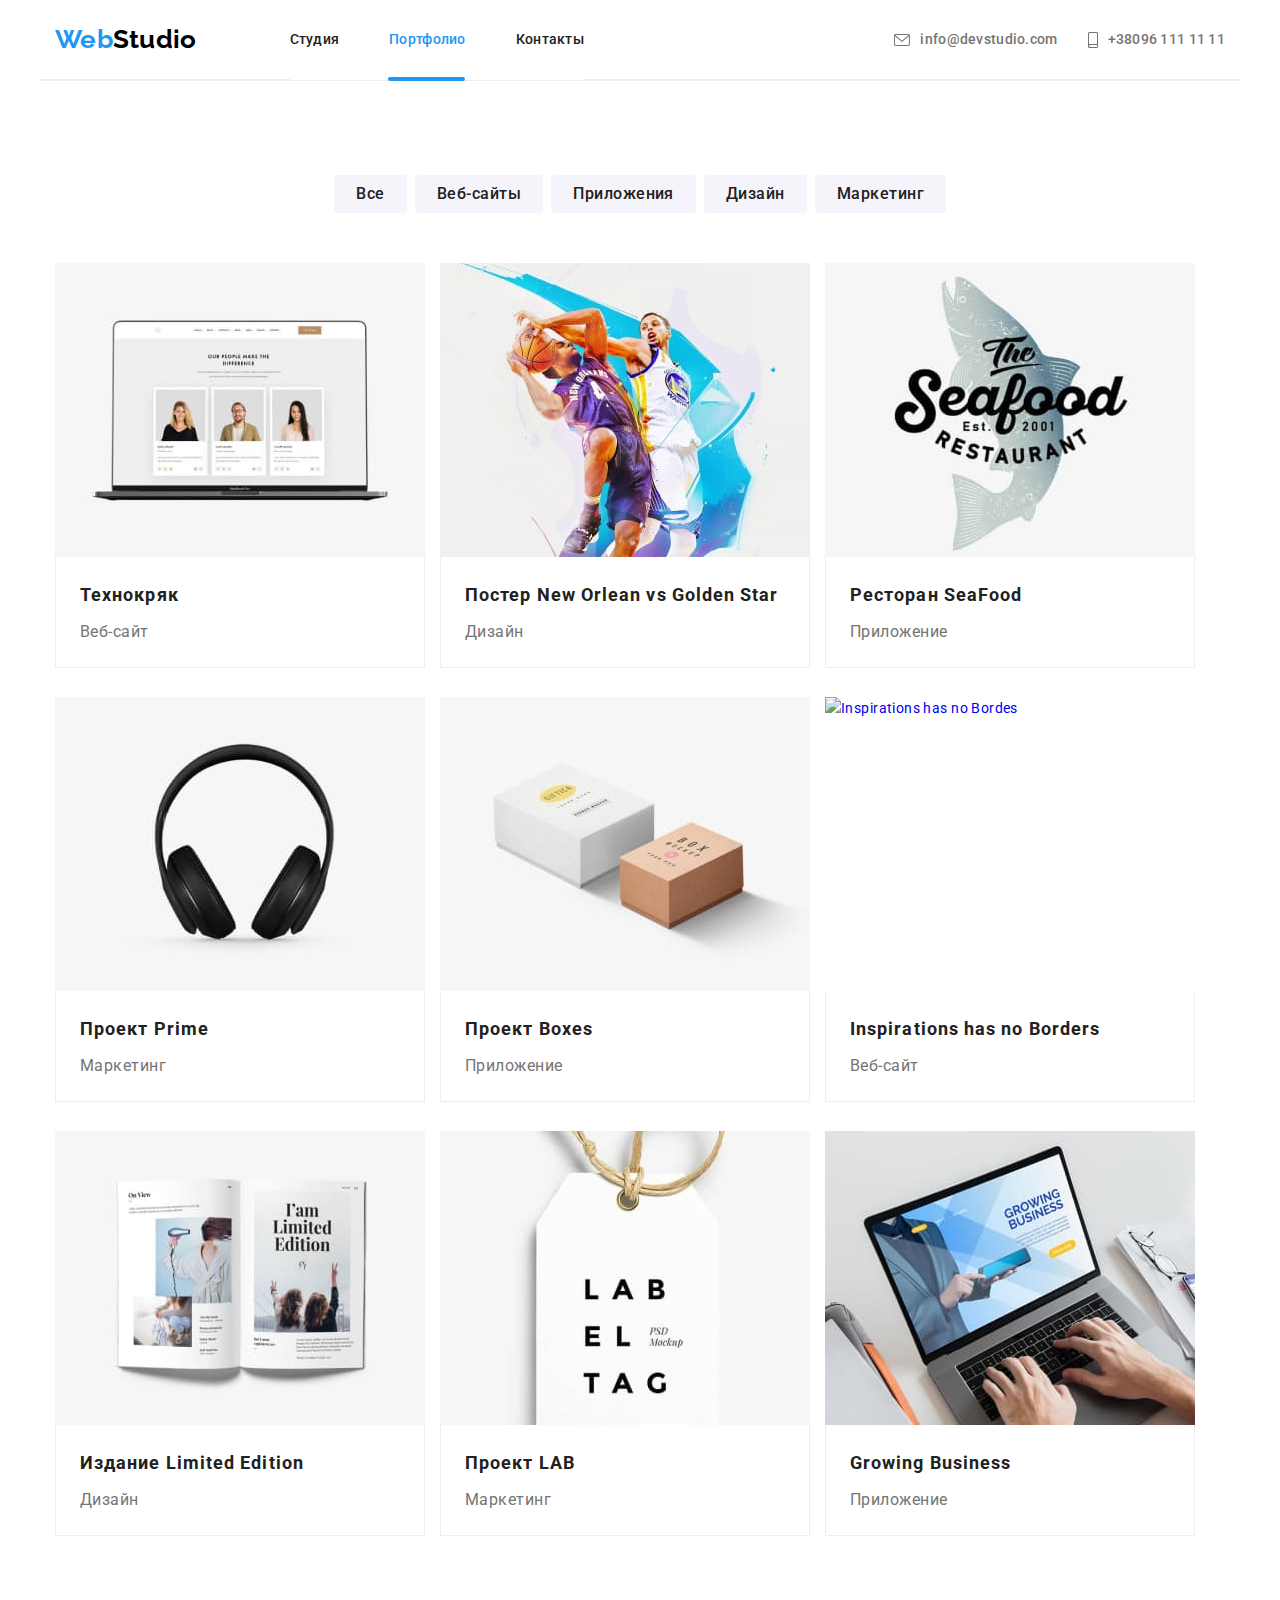
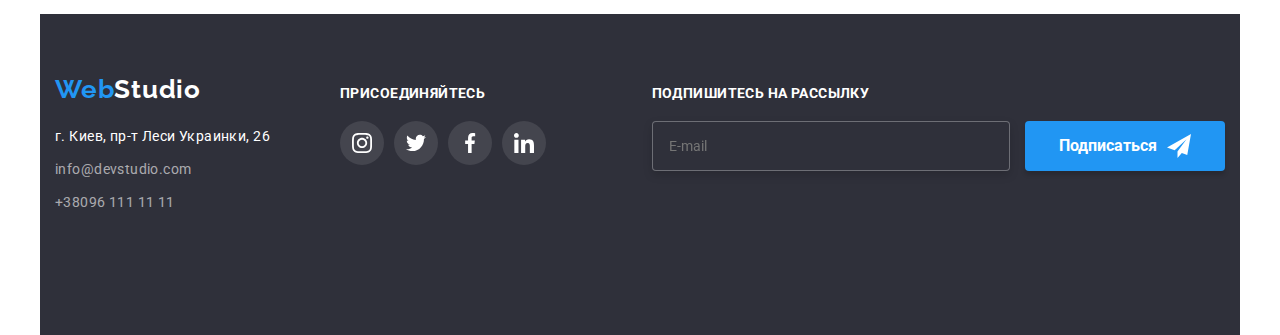
==== portfolio.html @ 7c5ade92 "add new images for adaptive" ====
<!DOCTYPE html>
<html lang="ru">
  <head>
    <meta charset="UTF-8" />
    <meta http-equiv="X-UA-Compatible" content="IE=edge" />
    <meta name="viewport" content="width=device-width, initial-scale=1.0" />
    <title>Document</title>
    <link rel="preconnect" href="https://fonts.googleapis.com" />
    <link rel="preconnect" href="https://fonts.gstatic.com" crossorigin />
    <link
      href="https://fonts.googleapis.com/css2?family=Raleway:wght@700&family=Roboto:wght@400;500;700;900&display=swap"
      rel="stylesheet"
    />
    <link
      rel="stylesheet"
      href="https://cdnjs.cloudflare.com/ajax/libs/modern-normalize/1.1.0/modern-normalize.min.css"
    />
    <link rel="stylesheet" href="./css/main.min.css" />
  </head>
  <body class="portfolio-body">
    <!-- Навигация-->
    <header class="header">
      <div class="container">
        <div class="mobile-container">
          <a href="./index.html" class="site-logo">
            <p><span class="logo">Web</span>Studio</p></a
          ><button
            class="menu-button"
            type="button"
            aria-label="mobile menu switcher"
            aria-expanded="false"
            data-menu-button
          >
            <svg class="menu-button__icons" width="40px" height="40px">
              <use
                href="./sprite.svg#nav-close"
                class="menu-button__icon--cross"
                width="19"
              ></use>
              <use
                href="./sprite.svg#nav-menu"
                class="menu-button__icon--menu"
                width="24"
              ></use>
            </svg>
          </button>
          <div class="menu-container" data-menu>
            <nav class="nav">
              <ul class="nav-list">
                <li class="nav-list__item">
                  <a href="./index.html" class="nav-list__link">Студия</a>
                </li>
                <li class="nav-list__item">
                  <a
                    href="./portfolio.html"
                    class="nav-list__link nav-list__link--current"
                    >Портфолио</a
                  >
                </li>
                <li class="nav-list__item">
                  <a href="" class="nav-list__link"> Контакты</a>
                </li>
              </ul>
            </nav>

            <ul class="contacts-list">
              <li class="contacts-list__item">
                <a
                  href="mailto:info@devstudio.com"
                  class="contacts-list__link contacts-list__link--mail"
                >
                  info@devstudio.com
                  <svg class="contacts-list__icon--mail" width="16px">
                    <use href="./sprite.svg#icon-mail"></use>
                  </svg>
                </a>
              </li>
              <li class="contacts-list__item">
                <a
                  href="tel:+380961111111"
                  class="contacts-list__link contacts-list__link--phone"
                >
                  +38096 111 11 11<svg
                    class="contacts-list__icon--phone"
                    width="10px"
                  >
                    <use href="./sprite.svg#icon-phone"></use>
                  </svg>
                </a>
              </li>
            </ul>

            <ul class="menu-socials">
              <li class="menu-socials__item">
                <a href="#" class="menu-socials__link">Instagram</a>
              </li>
              <li class="menu-socials__item">
                <a href="#" class="menu-socials__link">Twitter</a>
              </li>
              <li class="menu-socials__item">
                <a href="#" class="menu-socials__link">Facebook</a>
              </li>
              <li class="menu-socials__item">
                <a href="#" class="menu-socials__link">LinkedIn</a>
              </li>
            </ul>
          </div>
        </div>
      </div>
    </header>

    <!-- main -->
    <main>
      <!-- section -->
      <section class="portfolio">
        <div class="container">
          <!-- filters -->
          <h1 class="visually-hidden">Фильтры</h1>
          <ul class="list-filters">
            <li class="list-filters__item">
              <button type="button" class="button-portfolio">Все</button>
            </li>
            <li class="list-filters__item">
              <button type="button" class="button-portfolio">Веб-сайты</button>
            </li>
            <li class="list-filters__item">
              <button type="button" class="button-portfolio">Приложения</button>
            </li>
            <li class="list-filters__item">
              <button type="button" class="button-portfolio">Дизайн</button>
            </li>
            <li class="list-filters__item">
              <button type="button" class="button-portfolio">Маркетинг</button>
            </li>
          </ul>
          <!-- projects -->

          <ul class="projects-list">
            <li class="projects-list__item">
              <a href="#" class="projects-list__link"
                ><div class="projects-list__thumb">
                  <picture>
                    <source
                      srcset="
                        ./images/img/Технокряк-desctop.jpg    1x,
                        ./images/img/Технокряк-desctop@2x.jpg 2x
                      "
                      media="(min-width:1200px)"
                      type="image/jpg"
                    />
                    <source
                      srcset="
                        ./images/img/Технокряк-tablet.jpg    1x,
                        ./images/img/Технокряк-tablet@2x.jpg 2x
                      "
                      media="(min-width:768px)"
                      type="image/jpg"
                    />
                    <source
                      srcset="
                        ./images/img/Технокряк-mobile.jpg    1x,
                        ./images/img/Технокряк-mobile@2x.jpg 2x
                      "
                      media="(max-width:767px)"
                      type="image/jpg"
                    />
                    <img
                      src="./images/Технокряк.jpg"
                      alt="веб-сайт Технокряк"
                      class="projects-list__img"
                    />
                  </picture>
                  <div class="projects-overlay">
                    <p class="projects-overlay__text">
                      Ресурс предлагает комплексные предложения с разным уровнем
                      функционала и сервисов. Все это позволит посетителю
                      получить исчерпывающие сведения о компании или частном
                      лице.
                    </p>
                  </div>
                </div>

                <div class="portfolio-info">
                  <h3 class="portfolio-info__title">Технокряк</h3>
                  <p class="portfolio-info__text">Веб-сайт</p>
                </div></a
              >
            </li>
            <li class="projects-list__item">
              <a href="#" class="projects-list__link">
                <div class="projects-list__thumb">
                  <picture>
                    <source
                      srcset="
                        ./images/img/NewOrlean-desctop.jpg    1x,
                        ./images/img/NewOrlean-desctop@2x.jpg 2x
                      "
                      media="(min-width:1200px)"
                      type="image/jpg"
                    />
                    <source
                      srcset="
                        ./images/img/NewOrlean-tablet.jpg    1x,
                        ./images/img/NewOrlean-tablet@2x.jpg 2x
                      "
                      media="(min-width:768px)"
                      type="image/jpg"
                    />
                    <source
                      srcset="
                        ./images/img/NewOrlean-mobile.jpg    1x,
                        ./images/img/NewOrlean-mobile@2x.jpg 2x
                      "
                      media="(max-width:767px)"
                      type="image/jpg"
                    />
                    <img
                      src="./images/NewOrlean.jpg"
                      alt="постер NewOrlean vs GoldenStar"
                      class="projects-list__img"
                    />
                  </picture>
                  <div class="projects-overlay">
                    <p class="projects-overlay__text">
                      Ресурс предлагает комплексные предложения с разным уровнем
                      функционала и сервисов. Все это позволит посетителю
                      получить исчерпывающие сведения о компании или частном
                      лице.
                    </p>
                  </div>
                </div>
                <div class="portfolio-info">
                  <h3 class="portfolio-info__title">
                    Постер New Orlean vs Golden Star
                  </h3>
                  <p class="portfolio-info__text">Дизайн</p>
                </div></a
              >
            </li>
            <li class="projects-list__item">
              <a href="#" class="projects-list__link"
                ><div class="projects-list__thumb">
                  <picture>
                    <source
                      srcset="
                        ./images/img/seafood-desctop.jpg    1x,
                        ./images/img/seafood-desctop@2x.jpg 2x
                      "
                      media="(min-width:1200px)"
                      type="image/jpg"
                    />
                    <source
                      srcset="
                        ./images/img/seafood-tablet.jpg    1x,
                        ./images/img/seafood-tablet@2x.jpg 2x
                      "
                      media="(min-width:768px)"
                      type="image/jpg"
                    />
                    <source
                      srcset="
                        ./images/img/seafood-mobile.jpg    1x,
                        ./images/img/seafood-mobile@2x.jpg 2x
                      "
                      media="(max-width:767px)"
                      type="image/jpg"
                    />

                    <img
                      src="./images/seafood.jpg"
                      alt="Ресторан SeaFood"
                      class="projects-list__img"
                    />
                  </picture>
                  <div class="projects-overlay">
                    <p class="projects-overlay__text">
                      Ресурс предлагает комплексные предложения с разным уровнем
                      функционала и сервисов. Все это позволит посетителю
                      получить исчерпывающие сведения о компании или частном
                      лице.
                    </p>
                  </div>
                </div>
                <div class="portfolio-info">
                  <h3 class="portfolio-info__title">Ресторан SeaFood</h3>
                  <p class="portfolio-info__text">Приложение</p>
                </div></a
              >
            </li>
            <li class="projects-list__item">
              <a href="#" class="projects-list__link">
                <div class="projects-list__thumb">
                  <picture>
                    <source
                      srcset="
                        ./images/img/prime-desctop.jpg    1x,
                        ./images/img/prime-desctop@2x.jpg 2x
                      "
                      media="(min-width:1200px)"
                      type="image/jpg"
                    />
                    <source
                      srcset="
                        ./images/img/prime-tablet.jpg    1x,
                        ./images/img/prime-tablet@2x.jpg 2x
                      "
                      media="(min-width:768px)"
                      type="image/jpg"
                    />
                    <source
                      srcset="
                        ./images/img/prime-mobile.jpg    1x,
                        ./images/img/prime-mobile@2x.jpg 2x
                      "
                      media="(max-width:767px)"
                      type="image/jpg"
                    />
                    <img
                      src="./images/prime.jpg"
                      alt="проект Prime"
                      class="projects-list__img"
                    />
                  </picture>
                  <div class="projects-overlay">
                    <p class="projects-overlay__text">
                      Ресурс предлагает комплексные предложения с разным уровнем
                      функционала и сервисов. Все это позволит посетителю
                      получить исчерпывающие сведения о компании или частном
                      лице.
                    </p>
                  </div>
                </div>
                <div class="portfolio-info">
                  <h3 class="portfolio-info__title">Проект Prime</h3>
                  <p class="portfolio-info__text">Маркетинг</p>
                </div></a
              >
            </li>
            <li class="projects-list__item">
              <a href="#" class="projects-list__link">
                <div class="projects-list__thumb">
                  <picture>
                    <source
                      srcset="
                        ./images/img/boxes-desctop.jpg    1x,
                        ./images/img/boxes-desctop@2x.jpg 2x
                      "
                      media="(min-width:1200px)"
                      type="image/jpg"
                    />
                    <source
                      srcset="
                        ./images/img/boxes-tablet.jpg    1x,
                        ./images/img/boxes-tablet@2x.jpg 2x
                      "
                      media="(min-width:768px)"
                      type="image/jpg"
                    />
                    <source
                      srcset="
                        ./images/img/boxes-mobile.jpg    1x,
                        ./images/img/boxes-mobile@2x.jpg 2x
                      "
                      media="(max-width:767px)"
                      type="image/jpg"
                    />
                    <img
                      src="./images/boxes.jpg"
                      alt="проект Boxes"
                      class="projects-list__img"
                    />
                  </picture>
                  <div class="projects-overlay">
                    <p class="projects-overlay__text">
                      Ресурс предлагает комплексные предложения с разным уровнем
                      функционала и сервисов. Все это позволит посетителю
                      получить исчерпывающие сведения о компании или частном
                      лице.
                    </p>
                  </div>
                </div>
                <div class="portfolio-info">
                  <h3 class="portfolio-info__title">Проект Boxes</h3>
                  <p class="portfolio-info__text">Приложение</p>
                </div></a
              >
            </li>
            <li class="projects-list__item">
              <a href="#" class="projects-list__link">
                <div class="projects-list__thumb">
                  <picture>
                    <source
                      srcset="
                        ./images/inspiration-desctop.jpg    1x,
                        ./images/inspiration-desctop@2x.jpg 2x
                      "
                      media="(min-width:1200px)"
                      type="image/jpg"
                    />
                    <source
                      srcset="
                        ./images/inspiration-tablet.jpg    1x,
                        ./images/inspiration-tablet@2x.jpg 2x
                      "
                      media="(min-width:768px)"
                      type="image/jpg"
                    />
                    <source
                      srcset="
                        ./images/inspiration-mobile.jpg    1x,
                        ./images/inspiration-mobile@2x.jpg 2x
                      "
                      media="(max-width:767px)"
                      type="image/jpg"
                    />
                    <img
                      src="./images/inspirations.jpg"
                      alt="Inspirations has no Bordes"
                      class="projects-list__img"
                    />
                  </picture>
                  <div class="projects-overlay">
                    <p class="projects-overlay__text">
                      Ресурс предлагает комплексные предложения с разным уровнем
                      функционала и сервисов. Все это позволит посетителю
                      получить исчерпывающие сведения о компании или частном
                      лице.
                    </p>
                  </div>
                </div>
                <div class="portfolio-info">
                  <h3 class="portfolio-info__title">
                    Inspirations has no Borders
                  </h3>
                  <p class="portfolio-info__text">Веб-сайт</p>
                </div></a
              >
            </li>
            <li class="projects-list__item">
              <a href="#" class="projects-list__link">
                <div class="projects-list__thumb">
                  <picture>
                    <source
                      srcset="
                        ./images/img/LimitedEdition-desctop.jpg    1x,
                        ./images/img/LimitedEdition-desctop@2x.jpg 2x
                      "
                      media="(min-width:1200px)"
                      type="image/jpg"
                    />
                    <source
                      srcset="
                        ./images/img/LimitedEdition-tablet.jpg    1x,
                        ./images/img/LimitedEdition-tablet@2x.jpg 2x
                      "
                      media="(min-width:768px)"
                      type="image/jpg"
                    />
                    <source
                      srcset="
                        ./images/img/LimitedEdition-mobile.jpg    1x,
                        ./images/img/LimitedEdition-mobile@2x.jpg 2x
                      "
                      media="(max-width:767px)"
                      type="image/jpg"
                    />
                    <img
                      src="./images/limited-edition.jpg"
                      alt="Издание Limited Edition"
                      class="projects-list__img"
                    />
                  </picture>
                  <div class="projects-overlay">
                    <p class="projects-overlay__text">
                      Ресурс предлагает комплексные предложения с разным уровнем
                      функционала и сервисов. Все это позволит посетителю
                      получить исчерпывающие сведения о компании или частном
                      лице.
                    </p>
                  </div>
                </div>
                <div class="portfolio-info">
                  <h3 class="portfolio-info__title">Издание Limited Edition</h3>
                  <p class="portfolio-info__text">Дизайн</p>
                </div></a
              >
            </li>
            <li class="projects-list__item">
              <a href="#" class="projects-list__link">
                <div class="projects-list__thumb">
                  <picture>
                    <source
                      srcset="
                        ./images/img/Lab-desctop.jpg    1x,
                        ./images/img/Lab-desctop@2x.jpg 2x
                      "
                      media="(min-width:1200px)"
                      type="image/jpg"
                    />
                    <source
                      srcset="
                        ./images/img/Lab-tablet.jpg    1x,
                        ./images/img/Lab-tablet@2x.jpg 2x
                      "
                      media="(min-width:768px)"
                      type="image/jpg"
                    />
                    <source
                      srcset="
                        ./images/img/Lab-mobile.jpg    1x,
                        ./images/img/Lab-mobile@2x.jpg 2x
                      "
                      media="(max-width:767px)"
                      type="image/jpg"
                    />
                    <img
                      src="./images/lab.jpg"
                      alt="Проект LAB"
                      class="projects-list__img"
                    />
                  </picture>
                  <div class="projects-overlay">
                    <p class="projects-overlay__text">
                      Ресурс предлагает комплексные предложения с разным уровнем
                      функционала и сервисов. Все это позволит посетителю
                      получить исчерпывающие сведения о компании или частном
                      лице.
                    </p>
                  </div>
                </div>
                <div class="portfolio-info">
                  <h3 class="portfolio-info__title">Проект LAB</h3>
                  <p class="portfolio-info__text">Маркетинг</p>
                </div></a
              >
            </li>

            <li class="projects-list__item">
              <a href="#" class="projects-list__link">
                <div class="projects-list__thumb">
                  <picture>
                    <source
                      srcset="
                        ./images/img/GrowingBusiness-desctop.jpg    1x,
                        ./images/img/GrowingBusiness-desctop@2x.jpg 2x
                      "
                      media="(min-width:1200px)"
                      type="image/jpg"
                    />
                    <source
                      srcset="
                        ./images/img/GrowingBusiness-tablet.jpg    1x,
                        ./images/img/GrowingBusiness-tablet@2x.jpg 2x
                      "
                      media="(min-width:768px)"
                      type="image/jpg"
                    />
                    <source
                      srcset="
                        ./images/img/GrowingBusiness-mobile.jpg    1x,
                        ./images/img/GrowingBusiness-mobile@2x.jpg 2x
                      "
                      media="(max-width:767px)"
                      type="image/jpg"
                    />
                    <img
                      src="./images/growing-busines.jpg"
                      alt="Growing Business"
                      class="projects-list__img"
                    />
                  </picture>

                  <div class="projects-overlay">
                    <p class="projects-overlay__text">
                      Ресурс предлагает комплексные предложения с разным уровнем
                      функционала и сервисов. Все это позволит посетителю
                      получить исчерпывающие сведения о компании или частном
                      лице.
                    </p>
                  </div>
                </div>
                <div class="portfolio-info">
                  <h3 class="portfolio-info__title">Growing Business</h3>
                  <p class="portfolio-info__text">Приложение</p>
                </div></a
              >
            </li>
          </ul>
        </div>
      </section>
    </main>
    <!-- footer -->
    <footer class="footer">
      <div class="container">
        <div class="footer__inner">
          <div class="footer-nav">
            <a href="./index.html" class="site-logo footer-nav__site-logo">
              <span class="logo">Web</span>Studio
            </a>
            <address class="adress">
              <ul class="adress__list">
                <li class="adress__item">
                  <a
                    href="https://goo.gl/maps/TDcVr12igFGkpizB9"
                    class="adress__text"
                  >
                    г. Киев, пр-т Леси Украинки, 26 <br />
                  </a>
                </li>
                <li class="adress__item">
                  <a href="mailto:info@devstudio.com" class="adress__mail">
                    info@devstudio.com
                  </a>
                </li>
                <li class="adress__item">
                  <a href="tel:+380961111111" class="adress__phone">
                    +38096 111 11 11</a
                  >
                </li>
              </ul>
            </address>
          </div>
          <div class="footer-socials">
            <h3 class="footer-socials__title">Присоединяйтесь</h3>
            <ul class="footer-socials__list">
              <li class="footer-socials__item">
                <a class="footer-socials__link" href="#" alt="Instagram">
                  <svg class="icon">
                    <use href="./sprite.svg#icon-instagram-2"></use>
                  </svg>
                </a>
              </li>
              <li class="footer-socials__item">
                <a class="footer-socials__link" href="#" alt="Twitter"
                  ><svg class="icon">
                    <use href="./sprite.svg#icon-twitter-1"></use>
                  </svg>
                </a>
              </li>
              <li class="footer-socials__item">
                <a class="footer-socials__link" href="#" alt="Facebook">
                  <svg class="icon">
                    <use href="./sprite.svg#icon-facebook-1"></use>
                  </svg>
                </a>
              </li>
              <li class="footer-socials__item">
                <a class="footer-socials__link" href="#" alt="Linkedin">
                  <svg class="icon">
                    <use href="./sprite.svg#icon-linkedin-1"></use>
                  </svg>
                </a>
              </li>
            </ul>
          </div>
          <div class="footer-input">
            <form class="footer-input__form">
              <label for="mail" class="footer-input__label"
                >Подпишитесь на рассылку</label
              >
              <input
                class="footer-input__mail"
                type="mail"
                name="mail"
                id="mail"
                placeholder="E-mail"
              />
              <button class="footer-submit" type="submit">
                Подписаться
                <svg class="footer-submit__icon">
                  <use
                    href="./sprite.svg#icon-send"
                    class="footer-submit__send"
                  ></use>
                </svg>
              </button>
            </form>
          </div>
        </div>
      </div>
    </footer>
  </body>
</html>
---- css/main.min.css ----
body{margin:0 auto;font-family:"Roboto", sans-serif;background-color:#fff;color:#757575;font-weight:400;font-size:14px;line-height:1.71;letter-spacing:0.03em}@media screen and (min-width: 320px) and (max-width: 767px){body{width:480px}}@media screen and (min-width: 768px){body{width:768px}}@media screen and (min-width: 1200px){body{width:1200px}}.portfolio-body{margin:0 auto;background-color:#fff}@media screen and (min-width: 320px) and (max-width: 767px){.portfolio-body{width:480px}}@media screen and (min-width: 768px){.portfolio-body{width:768px}}@media screen and (min-width: 1200px){.portfolio-body{width:1200px}}h1,h2,h3,p{margin:0}ul{margin:0;padding:0;list-style:none}a{text-decoration:none}.container{margin-left:auto;margin-right:auto;padding:0 15px}@media screen and (min-width: 320px) and (max-width: 767px){.container{width:480px}}@media screen and (min-width: 768px){.container{width:768px}}@media screen and (min-width: 1200px){.container{width:1200px}}.visually-hidden{position:absolute;width:1px;height:1px;margin:-1px;border:0;padding:0;white-space:nowrap;-webkit-clip-path:inset(100%);clip-path:inset(100%);clip:rect(0 0 0 0);overflow:hidden}img{display:block;max-width:100%;height:auto}.site-logo{font-family:"Raleway";font-style:normal;font-weight:700;font-size:26px;color:#000}.logo{color:#2196f3}.header{position:relative;margin:0 auto;font-weight:500;font-size:14px;line-height:1.14;letter-spacing:0.02em;border-bottom:1px solid #ececec;background-color:#fff;width:480px;height:60px}@media (min-width: 768px){.header{width:768px;height:80px}}@media (min-width: 1200px){.header{width:1200px}}.mobile-container{position:relative;display:-webkit-box;display:-ms-flexbox;display:flex;-webkit-box-align:center;-ms-flex-align:center;align-items:center;width:100%}.menu-container{display:none}@media (max-width: 767px){.menu-container{position:fixed;top:0;left:0;width:100%;height:100%;padding:48px 40px;margin:0;background-color:#fff;z-index:20}.menu-container.is-open{display:-webkit-box;display:-ms-flexbox;display:flex;-webkit-box-orient:vertical;-webkit-box-direction:normal;-ms-flex-direction:column;flex-direction:column;-webkit-box-pack:justify;-ms-flex-pack:justify;justify-content:space-between}}@media (min-width: 768px){.menu-container{display:-webkit-box;display:-ms-flexbox;display:flex;width:100%}}@media (min-width: 1200px){.menu-container{width:100%}}@media (max-width: 767px){.menu-socials{display:-webkit-box;display:-ms-flexbox;display:flex;-webkit-box-align:center;-ms-flex-align:center;align-items:center;list-style:none;padding:0;margin:0}}@media (min-width: 768px){.menu-socials{display:none}}.menu-socials__link{color:#2196f3;text-decoration:none}.menu-socials__item:not(:first-child){margin-left:20px}.menu-button{position:absolute;top:10px;right:15px;display:-webkit-inline-box;display:-ms-inline-flexbox;display:inline-flex;border:none;background-color:transparent;padding:0}@media screen and (min-width: 768px){.menu-button{display:none}}.menu-button .menu-button__icon--cross{display:none}.menu-button.is-open{z-index:30;position:fixed}.menu-button.is-open .menu-button__icon--menu{display:none}.menu-button.is-open .menu-button__icon--cross{display:block}@media (min-width: 768px){.menu-button.is-open{display:none}}.menu-button__icons{width:40px;height:40px;fill:currentColor}.menu-button__icons:hover,.menu-button__iconsfocus{fill:#2196f3}@media (min-width: 768px){.menu-button__icons{display:none}}@media (min-width: 768px){.nav{display:-webkit-box;display:-ms-flexbox;display:flex;-webkit-box-align:center;-ms-flex-align:center;align-items:center}}@media (min-width: 768px) and (max-width: 1199px){.nav{margin-left:88px}}.nav-list{display:block;padding:0;margin:0;list-style:none;font-weight:500;font-size:40px;line-height:1.17;letter-spacing:0.02em;background-color:#fff;z-index:20}@media (min-width: 768px){.nav-list{display:-webkit-box;display:-ms-flexbox;display:flex;-webkit-box-pack:center;-ms-flex-pack:center;justify-content:center}}@media (min-width: 1200px){.nav-list{margin-left:93px}}@media (max-width: 767px){.nav-list__item{margin-bottom:32px}}@media (min-width: 768px){.nav-list__item:not(:first-child){margin-left:50px}}.nav-list__link{position:relative;display:block;text-decoration:none;color:#212121;font-size:40px;line-height:1.17;letter-spacing:0.02em;-webkit-transition:color 250ms cubic-bezier(0.4, 0, 0.2, 1);transition:color 250ms cubic-bezier(0.4, 0, 0.2, 1)}.nav-list__link:hover,.nav-list__link:focus{color:#2196f3}@media (min-width: 768px){.nav-list__link{font-weight:500;font-size:14px;line-height:1.14;letter-spacing:0.02em;padding-top:32px;padding-bottom:32px;text-align:center}}.contacts-list{display:-webkit-box;display:-ms-flexbox;display:flex;list-style:none;padding:0;margin-top:0;margin-bottom:0}@media screen and (max-width: 767px){.contacts-list{-webkit-box-orient:vertical;-webkit-box-direction:reverse;-ms-flex-direction:column-reverse;flex-direction:column-reverse}}@media (min-width: 768px) and (max-width: 1199px){.contacts-list{-webkit-box-orient:vertical;-webkit-box-direction:normal;-ms-flex-direction:column;flex-direction:column;margin-left:auto;-webkit-box-pack:center;-ms-flex-pack:center;justify-content:center}}@media (min-width: 1200px){.contacts-list{display:-webkit-box;display:-ms-flexbox;display:flex;-webkit-box-align:center;-ms-flex-align:center;align-items:center;list-style:none;padding:0;margin-left:auto;margin-top:0;margin-bottom:0}}.contacts-list__link{font-weight:500;letter-spacing:0.02em;font-size:24px;line-height:1.16;color:#757575;text-decoration:none;-webkit-transition:color 250ms cubic-bezier(0.4, 0, 0.2, 1);transition:color 250ms cubic-bezier(0.4, 0, 0.2, 1)}.contacts-list__link:hover,.contacts-list__link:focus{color:#2196f3}@media (min-width: 768px){.contacts-list__link{display:-webkit-box;display:-ms-flexbox;display:flex;-webkit-box-orient:horizontal;-webkit-box-direction:reverse;-ms-flex-direction:row-reverse;flex-direction:row-reverse;-webkit-box-align:center;-ms-flex-align:center;align-items:center;font-size:14px;line-height:1.14}}@media (min-width: 1200px){.contacts-list__link{padding-top:32px;padding-bottom:32px}}@media (max-width: 767px){.contacts-list__link--phone{font-size:34px;line-height:1.17}}.nav-list__link--current{color:#2196f3}@media (min-width: 768px){.nav-list__link--current::after{content:"";position:absolute;display:block;width:100%;height:4px;margin:-1px;left:0;bottom:0;background-color:#2196f3;border-radius:2px}}.contacts-list__icon--mail{display:none}@media (min-width: 768px){.contacts-list__icon--mail{display:block;width:16px;height:12px;margin-right:10px;fill:currentColor;cursor:pointer}}.contacts-list__icon--phone{display:none}@media (min-width: 768px){.contacts-list__icon--phone{display:block;width:10px;height:16px;margin-right:10px;fill:currentColor;cursor:pointer}}@media (max-width: 767px){.contacts-list__item{margin-bottom:32px;margin-left:0}}@media (min-width: 768px){.contacts-list__item{display:-webkit-box;display:-ms-flexbox;display:flex;-webkit-box-align:center;-ms-flex-align:center;align-items:center}}@media (min-width: 768px) and (max-width: 1199px){.contacts-list__item:not(:last-child){margin-bottom:10px}}@media (min-width: 1200px){.contacts-list__item:not(:first-child){margin-left:30px}}.header__logo{padding-top:16px;padding-bottom:16px}.hero{margin:0 auto;text-align:center;height:400px;padding:118px 0}@media screen and (max-width: 767px){.hero{width:480px;background-image:-webkit-gradient(linear, left top, right top, from(#2f303a66), to(#2f303a66)),url(../images/Header-mob-img.jpg);background-image:linear-gradient(to right, #2f303a66, #2f303a66),url(../images/Header-mob-img.jpg);background-repeat:no-repeat;background-size:cover;background-position:center;z-index:1}}@media screen and (max-width: 767px) and (min-device-pixel-ratio: 2), screen and (max-width: 767px) and (-webkit-min-device-pixel-ratio: 2), screen and (max-width: 767px) and (min-resolution: 192dpi), screen and (max-width: 767px) and (min-resolution: 2dppx){.hero{background-image:-webkit-gradient(linear, left top, right top, from(#2f303a66), to(#2f303a66)),url(../images/Header-mob-img@2x.jpg);background-image:linear-gradient(to right, #2f303a66, #2f303a66),url(../images/Header-mob-img@2x.jpg)}}@media (min-width: 768px) and (max-width: 1199px){.hero{width:768px;padding:118px 0;background-image:-webkit-gradient(linear, left top, right top, from(#2f303a66), to(#2f303a66)),url(../images/Header-img.jpg);background-image:linear-gradient(to right, #2f303a66, #2f303a66),url(../images/Header-img.jpg);background-size:cover;background-position:center}}@media (min-width: 768px) and (max-width: 1199px) and (min-device-pixel-ratio: 2), (min-width: 768px) and (max-width: 1199px) and (-webkit-min-device-pixel-ratio: 2), (min-width: 768px) and (max-width: 1199px) and (min-resolution: 192dpi), (min-width: 768px) and (max-width: 1199px) and (min-resolution: 2dppx){.hero{background-image:-webkit-gradient(linear, left top, right top, from(#2f303a66), to(#2f303a66)),url(../images/Header-img@2x.jpg);background-image:linear-gradient(to right, #2f303a66, #2f303a66),url(../images/Header-img@2x.jpg);background-position:center;background-size:cover}}@media (min-width: 1200px){.hero{max-width:1600px;margin:0 auto;padding:200px 0;height:600px;background-image:-webkit-gradient(linear, left top, right top, from(#2f303a66), to(#2f303a66)),url(../images/Img-hero.jpg);background-image:linear-gradient(to right, #2f303a66, #2f303a66),url(../images/Img-hero.jpg);background-position:center;background-size:cover}}@media (min-width: 1200px) and (min-device-pixel-ratio: 2), (min-width: 1200px) and (-webkit-min-device-pixel-ratio: 2), (min-width: 1200px) and (min-resolution: 192dpi), (min-width: 1200px) and (min-resolution: 2dppx){.hero{background-image:-webkit-gradient(linear, left top, right top, from(#2f303a66), to(#2f303a66)),url(../images/Img-hero@2x.jpg);background-image:linear-gradient(to right, #2f303a66, #2f303a66),url(../images/Img-hero@2x.jpg);background-position:center;background-size:cover}}.hero__title{color:#fff;font-weight:900;font-size:44px;line-height:1.36;text-align:center;letter-spacing:0.06em;width:696px;margin:0 auto;margin-bottom:30px}@media screen and (max-width: 1199px){.hero__title{width:100%;font-size:26px;line-height:42px;text-align:center;letter-spacing:0.06em;text-transform:uppercase}}.button{display:block;margin:0 auto;border:none;border-radius:4px;min-width:200px;padding:11px 32px;background-color:#2196f3;color:#fff;font-family:inherit;font-weight:700;font-size:16px;line-height:1.88;letter-spacing:0.06em;cursor:pointer}.features{padding-top:60px;padding-bottom:60px;margin:0 auto}@media screen and (min-width: 320px) and (max-width: 767px){.features{width:480px}}@media screen and (min-width: 780px){.features{width:780px}}@media (min-width: 1200px){.features{width:1200px;padding:94px 0;background-color:#fff}}.features__list{display:-webkit-box;display:-ms-flexbox;display:flex}@media screen and (max-width: 767px){.features__list{display:block}}@media (min-width: 1200px){.features__list{width:1200px}}@media screen and (min-width: 768px) and (max-width: 1199px){.features__list{display:-webkit-box;display:-ms-flexbox;display:flex;-ms-flex-wrap:wrap;flex-wrap:wrap;margin:-15px}}.features__items{-webkit-box-pack:justify;-ms-flex-pack:justify;justify-content:space-between;-webkit-box-align:center;-ms-flex-align:center;align-items:center}@media screen and (min-width: 480px) and (max-width: 767px){.features__items{width:450px}}@media screen and (min-width: 480px) and (max-width: 1199px){.features__items{margin:15px}}@media screen and (min-width: 768px) and (max-width: 1199px){.features__items{width:354px}}@media (min-width: 1200px){.features__items{width:270px}.features__items+.features__items{margin-left:30px}}@media screen and (max-width: 767px){.features__items{margin-left:0}}.features__icon{display:-webkit-box;display:-ms-flexbox;display:flex;-webkit-box-align:center;-ms-flex-align:center;align-items:center;-webkit-box-pack:center;-ms-flex-pack:center;justify-content:center;background-color:#f5f4fa;width:100%;height:100%;margin-bottom:30px;border-radius:4px}@media screen and (min-width: 480px){.features__icon{width:450px;height:120px}}@media screen and (min-width: 768px){.features__icon{width:354px;height:120px}}@media (min-width: 1200px){.features__icon{width:270px}}.features__icon>svg{width:70px;height:70px}.features__title{text-align:center;margin:0 auto;margin-bottom:10px;color:#212121;font-weight:700;letter-spacing:0.03em}@media screen and (max-width: 1199px){.features__title{width:270px;font-size:14px;line-height:16px;text-align:center}}.work{padding-bottom:94px}.work__title{color:#212121;font-weight:700;font-size:36px;line-height:42px;text-align:center;letter-spacing:0.03em;margin-bottom:50px}.work__list{display:-webkit-box;display:-ms-flexbox;display:flex;-webkit-box-pack:justify;-ms-flex-pack:justify;justify-content:space-between;-webkit-box-align:center;-ms-flex-align:center;align-items:center}.work__thumb{position:relative}.work__bunner{width:370px;height:70px;position:absolute;background-color:rgba(47,48,58,0.8);bottom:0;display:-webkit-box;display:-ms-flexbox;display:flex;-webkit-box-align:center;-ms-flex-align:center;align-items:center;-webkit-box-pack:center;-ms-flex-pack:center;justify-content:center}.work__text{font-style:normal;font-weight:700;font-size:14px;line-height:1.14em;text-align:center;letter-spacing:0.03em;text-transform:uppercase;color:#fff}@media screen and (max-width: 1200px){.work{display:none}}.team{margin:0 auto;background-color:#f5f4fa;padding-top:60px;padding-bottom:60px;display:-webkit-box;display:-ms-flexbox;display:flex;-webkit-box-pack:center;-ms-flex-pack:center;justify-content:center}@media screen and (min-width: 320px) and (max-width: 767px){.team{width:480px}}@media screen and (min-width: 767px) and (max-width: 1199px){.team{width:768px}}@media (min-width: 1200px){.team{width:1200px;padding-top:94px;padding-bottom:94px}}.team__title{color:#212121;font-weight:700;text-align:center}@media (max-width: 1199px){.team__title{font-size:28px;line-height:33px;margin-bottom:30px}}@media (min-width: 1200px){.team__title{font-size:36px;line-height:42px;letter-spacing:0.03em;margin-bottom:50px}}.team__list{display:-webkit-box;display:-ms-flexbox;display:flex;-webkit-box-orient:vertical;-webkit-box-direction:normal;-ms-flex-direction:column;flex-direction:column;-webkit-box-align:center;-ms-flex-align:center;align-items:center}@media screen and (min-width: 768px) and (max-width: 1199px){.team__list{-webkit-box-orient:horizontal;-webkit-box-direction:normal;-ms-flex-direction:row;flex-direction:row;-ms-flex-wrap:wrap;flex-wrap:wrap;margin:-15px}}@media (min-width: 1200px){.team__list{-webkit-box-orient:horizontal;-webkit-box-direction:normal;-ms-flex-direction:row;flex-direction:row}}.team-card{-webkit-box-align:center;-ms-flex-align:center;align-items:center;background-color:#fff;-webkit-box-shadow:0px 1px 3px rgba(0,0,0,0.12),0px 1px 1px rgba(0,0,0,0.14),0px 2px 1px rgba(0,0,0,0.2);box-shadow:0px 1px 3px rgba(0,0,0,0.12),0px 1px 1px rgba(0,0,0,0.14),0px 2px 1px rgba(0,0,0,0.2);border-radius:0px 0px 4px 4px;text-align:center}@media screen and (min-width: 768px) and (max-width: 1199px){.team-card{width:354px}}@media screen and (min-width: 480px) and (max-width: 1199px){.team-card{margin:15px}}@media (max-width: 767px){.team-card{width:450px;height:622px}.team-card:not(:last-child){margin-bottom:30px}}@media (min-width: 768px){.team-card{width:354px;height:536px}}@media (min-width: 1200px){.team-card{max-width:270px}.team-card+.team-card{margin-left:30px}}.team-card__img{display:block;max-width:100%;height:auto}@media (max-width: 767px){.team-card__img{width:450px;height:460px}}@media (min-width: 768px){.team-card__img{width:354px;height:374px}}@media (min-width: 1200px){.team-card__img{width:270px;height:260px}}.team-card__thumb{padding:30px 0}.team-card__title{color:#212121;font-style:normal;font-weight:500;font-size:16px;line-height:19px;text-align:center;letter-spacing:0.03em;margin-bottom:10px}.team-card__text{font-style:normal;font-weight:400;font-size:16px;line-height:19px;text-align:center;letter-spacing:0.03em;margin-bottom:16px}.team-socials{display:-webkit-box;display:-ms-flexbox;display:flex;-webkit-box-pack:center;-ms-flex-pack:center;justify-content:center;-webkit-box-align:center;-ms-flex-align:center;align-items:center}.team-socials__item{width:44px;height:44px;display:-webkit-box;display:-ms-flexbox;display:flex;-webkit-box-pack:center;-ms-flex-pack:center;justify-content:center;-webkit-box-align:center;-ms-flex-align:center;align-items:center}.team-socials__item+.team-socials__item{margin-left:10px}.team-socials__link{display:-webkit-box;display:-ms-flexbox;display:flex;-webkit-box-pack:center;-ms-flex-pack:center;justify-content:center;-webkit-box-align:center;-ms-flex-align:center;align-items:center;width:44px;height:44px;background-color:#fff;color:#afb1b8;fill:currentColor;border-radius:50%;cursor:pointer;-webkit-transition:color 250ms cubic-bezier(0.4, 0, 0.2, 1),background-color 250ms cubic-bezier(0.4, 0, 0.2, 1);transition:color 250ms cubic-bezier(0.4, 0, 0.2, 1),background-color 250ms cubic-bezier(0.4, 0, 0.2, 1)}.team-socials__link:hover,.team-socials__link:focus{background-color:#2196f3;color:#fff;fill:currentColor;border-radius:50%}.icon{width:20px;height:20px}.clients{margin:0 auto;padding-top:60px;padding-bottom:60px;display:-webkit-box;display:-ms-flexbox;display:flex;-webkit-box-pack:center;-ms-flex-pack:center;justify-content:center}@media screen and (min-width: 320px) and (max-width: 767px){.clients{width:480px}}@media screen and (min-width: 768px) and (max-width: 1199px){.clients{width:768px}}@media screen and (min-width: 1200px){.clients{width:1200px;padding-top:94px;padding-bottom:94px}}.clients__title{color:#212121;font-style:normal;font-weight:700;font-size:36px;line-height:42px;text-align:center;letter-spacing:0.03em;margin-bottom:50px}@media (max-width: 1199px){.clients__title{font-size:28px;line-height:33px;margin-bottom:30px}}.clients-list{display:-webkit-box;display:-ms-flexbox;display:flex;-ms-flex-wrap:wrap;flex-wrap:wrap}@media screen and (min-width: 320px) and (max-width: 767px){.clients-list{width:480px}}@media screen and (min-width: 768px) and (max-width: 1199px){.clients-list{width:768px;margin:-15px}}@media (min-width: 1200px){.clients-list{width:1200px;-ms-flex-wrap:nowrap;flex-wrap:nowrap;-webkit-box-align:center;-ms-flex-align:center;align-items:center;-webkit-box-pack:center;-ms-flex-pack:center;justify-content:center}}.clients-list__item{display:-webkit-box;display:-ms-flexbox;display:flex;-webkit-box-align:center;-ms-flex-align:center;align-items:center;-webkit-box-pack:center;-ms-flex-pack:center;justify-content:center;width:210px;margin:15px}@media screen and (min-width: 768px) and (max-width: 1199px){.clients-list__item{width:226px}}@media (min-width: 1200px){.clients-list__item{width:170px}.clients-list__item+.clients-list__item{margin-left:30px}}.clients-list__link{display:-webkit-box;display:-ms-flexbox;display:flex;-webkit-box-pack:center;-ms-flex-pack:center;justify-content:center;-webkit-box-align:center;-ms-flex-align:center;align-items:center;width:100%;border:1px solid #afb1b8;-webkit-box-sizing:border-box;box-sizing:border-box;border-radius:4px;color:#afb1b8;fill:currentColor;cursor:pointer;-webkit-transition:border-color 250ms cubic-bezier(0.4, 0, 0.2, 1),color 250ms cubic-bezier(0.4, 0, 0.2, 1),background-color 250ms cubic-bezier(0.4, 0, 0.2, 1);transition:border-color 250ms cubic-bezier(0.4, 0, 0.2, 1),color 250ms cubic-bezier(0.4, 0, 0.2, 1),background-color 250ms cubic-bezier(0.4, 0, 0.2, 1)}.clients-list__link:hover,.clients-list__link:focus{background-color:#fff;border-color:#2196f3;color:#2196f3;fill:currentColor}.clients-list__icon{fill:currentColor;width:106px;height:60px}.footer{margin:0 auto;padding:60px 0;background-color:#2f303a;width:480px}@media screen and (min-width: 768px) and (max-width: 1199px){.footer{width:768px}}@media screen and (min-width: 1200px){.footer{width:1200px}}.footer__inner{display:-webkit-box;display:-ms-flexbox;display:flex}@media screen and (max-width: 767px){.footer__inner{text-align:center;-webkit-box-orient:vertical;-webkit-box-direction:normal;-ms-flex-direction:column;flex-direction:column}}@media screen and (min-width: 768px) and (max-width: 1199px){.footer__inner{-ms-flex-wrap:wrap;flex-wrap:wrap}}@media screen and (min-width: 1200px){.footer__inner{-webkit-box-align:baseline;-ms-flex-align:baseline;align-items:baseline}}.footer-nav{margin-bottom:60px}@media screen and (min-width: 768px) and (max-width: 1199px){.footer-nav{margin-left:76px;margin-bottom:96px}}@media screen and (min-width: 1200px){.footer-nav{margin-right:70px}}.footer-nav .site-logo{display:block;margin-bottom:20px;font-style:normal;font-weight:700;font-size:26px;line-height:31px;letter-spacing:0.03em;color:#fff}.adress__item+.adress__item{margin-top:9px}.adress__text{font-style:normal;letter-spacing:0.03em;color:#fff;max-width:231px}.adress__mail{font-style:normal;letter-spacing:0.03em;color:rgba(255,255,255,0.6);max-width:231px;-webkit-transition:color 250ms cubic-bezier(0.4, 0, 0.2, 1);transition:color 250ms cubic-bezier(0.4, 0, 0.2, 1)}.adress__mail:hover,.adress__mail:focus{color:#2196f3}.adress__phone{font-style:normal;letter-spacing:0.03em;color:rgba(255,255,255,0.6);max-width:231px;-webkit-transition:color 250ms cubic-bezier(0.4, 0, 0.2, 1);transition:color 250ms cubic-bezier(0.4, 0, 0.2, 1)}.adress__phone:hover,.adress__phone:focus{color:#2196f3}@media screen and (min-width: 768px) and (max-width: 1199px){.footer-socials{margin-left:165px}}.footer-socials__title{color:#fff;font-style:normal;font-weight:700;font-size:14px;line-height:16px;letter-spacing:0.03em;text-transform:uppercase;margin-bottom:20px}.footer-socials__list{margin-bottom:0;display:-webkit-box;display:-ms-flexbox;display:flex;-webkit-box-orient:horizontal;-webkit-box-direction:normal;-ms-flex-direction:row;flex-direction:row;-webkit-box-align:center;-ms-flex-align:center;align-items:center;-webkit-box-pack:center;-ms-flex-pack:center;justify-content:center}@media screen and (max-width: 767px){.footer-socials__list{margin-bottom:60px}}.footer-socials__item{width:44px;height:44px}.footer-socials__item+.footer-socials__item{margin-left:10px}.footer-socials__link{display:-webkit-box;display:-ms-flexbox;display:flex;-webkit-box-pack:center;-ms-flex-pack:center;justify-content:center;-webkit-box-align:center;-ms-flex-align:center;align-items:center;width:44px;height:44px;background-color:rgba(255,255,255,0.1);color:#fff;fill:currentColor;cursor:pointer;border-radius:50%;-webkit-transition:color 250ms cubic-bezier(0.4, 0, 0.2, 1),background-color 250ms cubic-bezier(0.4, 0, 0.2, 1);transition:color 250ms cubic-bezier(0.4, 0, 0.2, 1),background-color 250ms cubic-bezier(0.4, 0, 0.2, 1)}.footer-socials__link:hover,.footer-socials__link:focus{background-color:#2196f3;color:#fff;fill:currentColor;border-radius:50%}.footer-socials__link .icon{width:20px;height:20px;fill:currentColor}.footer-input{margin-left:auto}@media screen and (min-width: 768px) and (max-width: 1199px){.footer-input{margin:0 auto}}@media screen and (min-width: 768px) and (max-width: 1199px){.footer-input__form{display:-webkit-box;display:-ms-flexbox;display:flex;-webkit-box-orient:vertical;-webkit-box-direction:normal;-ms-flex-direction:column;flex-direction:column;-webkit-box-align:center;-ms-flex-align:center;align-items:center}}.footer-input__label{display:block;font-style:normal;font-weight:700;font-size:14px;line-height:16px;letter-spacing:0.03em;text-transform:uppercase;margin-bottom:20px;color:#fff}.footer-input__mail{width:358px;height:50px;padding:15px 16px;border:1px solid rgba(255,255,255,0.3);-webkit-box-sizing:border-box;box-sizing:border-box;-webkit-filter:drop-shadow(0px 4px 4px rgba(0,0,0,0.15));filter:drop-shadow(0px 4px 4px rgba(0,0,0,0.15));border-radius:4px;background-color:#2f303a}@media screen and (min-width: 768px) and (max-width: 1199px){.footer-input__mail{margin-bottom:20px}}@media screen and (max-width: 767px){.footer-input__mail{margin-bottom:20px}}.footer-submit{display:-webkit-inline-box;display:-ms-inline-flexbox;display:inline-flex;-webkit-box-align:center;-ms-flex-align:center;align-items:center;-webkit-box-pack:center;-ms-flex-pack:center;justify-content:center;width:200px;height:50px;background:#2196f3;-webkit-box-shadow:0px 4px 4px rgba(0,0,0,0.15);box-shadow:0px 4px 4px rgba(0,0,0,0.15);border-radius:4px;margin-left:12px;border:none;cursor:pointer;font-style:normal;font-weight:700;font-size:16px;line-height:30px;color:#fff;padding:0}@media screen and (max-width: 767px){.footer-submit{margin-left:0}}.footer-submit__icon{display:inline-block;width:24px;height:24px;color:#fff;fill:currentColor;margin-left:10px}.footer-submit__send{width:100%;height:100%}.modal{position:fixed;top:0;right:0;width:100%;height:100%;background-color:rgba(0,0,0,0.2);z-index:20;opacity:1;-webkit-transition:opacity 250ms cubic-bezier(0.4, 0, 0.2, 1);transition:opacity 250ms cubic-bezier(0.4, 0, 0.2, 1)}.modal.is-hidden{visibility:hidden;opacity:0;pointer-events:none}.modal.is-hidden .modal__inner{-webkit-transform:translate(-50%, -50%) scale(0.8);transform:translate(-50%, -50%) scale(0.8)}.modal__inner{position:absolute;top:50%;left:50%;-webkit-transform:translate(-50%, -50%) scale(1);transform:translate(-50%, -50%) scale(1);-webkit-transition:-webkit-transform 250ms cubic-bezier(0.4, 0, 0.2, 1);transition:-webkit-transform 250ms cubic-bezier(0.4, 0, 0.2, 1);transition:transform 250ms cubic-bezier(0.4, 0, 0.2, 1);transition:transform 250ms cubic-bezier(0.4, 0, 0.2, 1), -webkit-transform 250ms cubic-bezier(0.4, 0, 0.2, 1);width:450px;height:609px;padding:40px;background-color:#fff;-webkit-box-shadow:0px 1px 3px rgba(0,0,0,0.12),0px 1px 1px rgba(0,0,0,0.14),0px 2px 1px rgba(0,0,0,0.2);box-shadow:0px 1px 3px rgba(0,0,0,0.12),0px 1px 1px rgba(0,0,0,0.14),0px 2px 1px rgba(0,0,0,0.2);border-radius:4px}@media (min-width: 1200px){.modal__inner{width:528px;height:581px;padding:15px}}.modal-close{background:#fff;border-radius:50%;border:1px solid rgba(0,0,0,0.1);-webkit-box-sizing:border-box;box-sizing:border-box;width:30px;height:30px;position:absolute;top:8px;right:8px;cursor:pointer;color:black;fill:currentColor;-webkit-transition:fill 250ms cubic-bezier(0.4, 0, 0.2, 1);transition:fill 250ms cubic-bezier(0.4, 0, 0.2, 1)}.modal-close:hover .modal-close__icon,.modal-close:focus .modal-close__icon{background:#fff;color:#2196f3;fill:currentColor}.modal-close__icon{width:100%;height:100%}.modal-form__title{margin-bottom:12px;font-style:normal;font-weight:700;font-size:20px;line-height:1.15em;text-align:center;letter-spacing:0.03em;color:#212121}.modal-form__list{margin-bottom:20px;display:-webkit-box;display:-ms-flexbox;display:flex;-webkit-box-pack:center;-ms-flex-pack:center;justify-content:center;-webkit-box-align:center;-ms-flex-align:center;align-items:center;-webkit-box-orient:vertical;-webkit-box-direction:normal;-ms-flex-direction:column;flex-direction:column;padding:0;list-style:none}.modal-form__item{display:-webkit-box;display:-ms-flexbox;display:flex;list-style:none;font-weight:400;font-size:12px;line-height:1.16;letter-spacing:0.01em;color:#757575;margin-bottom:10px;width:410px}@media (min-width: 1200px){.modal-form__item{width:448px}}.modal-form__item:not(:last-child){margin-bottom:10px}.modal-form__label{position:relative;display:-webkit-box;display:-ms-flexbox;display:flex;-webkit-box-orient:vertical;-webkit-box-direction:normal;-ms-flex-direction:column;flex-direction:column;font-weight:400;font-size:12px;line-height:1.16;letter-spacing:0.01em}.modal-form__name{width:410px;height:40px;background:#fff;border:1px solid rgba(33,33,33,0.2);border-radius:4px;padding-left:42px;margin-top:4px}@media (min-width: 1200px){.modal-form__name{width:448px}}.modal-form__tel{width:410px;height:40px;background:#fff;border:1px solid rgba(33,33,33,0.2);border-radius:4px;padding-left:42px;margin-top:4px}@media (min-width: 1200px){.modal-form__tel{width:448px}}.modal-form__mail{width:410px;height:40px;background:#fff;border:1px solid rgba(33,33,33,0.2);border-radius:4px;padding-left:42px;margin-top:4px}@media (min-width: 1200px){.modal-form__mail{width:448px}}.modal-form__icon{position:absolute;width:15px;height:12px;bottom:14px;left:13px;-webkit-transition:fill 250ms cubic-bezier(0.4, 0, 0.2, 1);transition:fill 250ms cubic-bezier(0.4, 0, 0.2, 1)}.modal-form__label:focus-within>.modal-form__icon{color:#2196f3;fill:currentColor}.modal-form__item--textarea{display:-webkit-box;display:-ms-flexbox;display:flex;-webkit-box-orient:vertical;-webkit-box-direction:normal;-ms-flex-direction:column;flex-direction:column;color:#757575}.modal-form__textarea{display:block;width:410px;height:120px;font-size:14px;line-height:1.14;letter-spacing:0.01em;margin-top:4px;padding:16px 12px;resize:none;outline:none;border:1px solid rgba(33,33,33,0.2);border-radius:4px;-webkit-transition:border-color 250ms cubic-bezier(0.4, 0, 0.2, 1);transition:border-color 250ms cubic-bezier(0.4, 0, 0.2, 1)}@media (min-width: 1200px){.modal-form__textarea{width:448px}}.modal-form__label--textarea:focus-within .modal-form__textarea{border-color:#2196f3;fill:#2196f3}.textarea:focus-within{border-color:#2196f3}.modal-checkbox{position:relative;display:-webkit-box;display:-ms-flexbox;display:flex;-webkit-box-align:center;-ms-flex-align:center;align-items:center;-webkit-box-pack:center;-ms-flex-pack:center;justify-content:center;font-weight:400;font-size:14px;line-height:1.71;letter-spacing:0.03em;color:#757575;margin-bottom:30px}.modal-checkbox__input{-webkit-appearance:none;-moz-appearance:none;appearance:none}.modal-checkbox__icon{display:inline-block;width:16px;height:15px;margin-right:7px;border:2px solid #212121;border-radius:2px;-webkit-transition:background-color 250ms cubic-bezier(0.4, 0, 0.2, 1);transition:background-color 250ms cubic-bezier(0.4, 0, 0.2, 1)}.modal-checkbox__input:checked+.modal-checkbox__icon{background-position:center;background-origin:border-box;background-color:#2196f3;background-image:url(../images/check.svg);background-size:contain;border-color:#2196f3}.modal-checkbox__link{margin-left:6px;font-size:14px;line-height:1.71;letter-spacing:0.03em;color:#2196f3}.modal-button{display:-webkit-box;display:-ms-flexbox;display:flex;-webkit-box-pack:center;-ms-flex-pack:center;justify-content:center;-webkit-box-align:center;-ms-flex-align:center;align-items:center;width:200px;height:50px;margin:0 auto;font-weight:700;font-size:16px;line-height:1.87;letter-spacing:0.06em;cursor:pointer;color:#fff;background-color:#2196f3;-webkit-box-shadow:0px 4px 4px rgba(0,0,0,0.15);box-shadow:0px 4px 4px rgba(0,0,0,0.15);border-radius:4px;border:none}.portfolio{margin:0 auto;border-top:1px solid #eeeeee;padding-top:60px}@media screen and (min-width: 320px) and (max-width: 480px){.portfolio{width:480px}}@media screen and (min-width: 768px){.portfolio{width:768px}}@media screen and (min-width: 1200px){.portfolio{padding:94px 0;width:1200px}}.button-portfolio{padding:6px 22px;min-width:73px;margin-bottom:0;font-family:inherit;font-weight:500;font-size:16px;line-height:1.62;text-align:center;letter-spacing:0.03em;cursor:pointer;background-color:#f5f4fa;color:#212121;border:none;border-radius:4px;-webkit-transition:color 250ms cubic-bezier(0.4, 0, 0.2, 1),background-color 250ms cubic-bezier(0.4, 0, 0.2, 1),-webkit-box-shadow 250ms cubic-bezier(0.4, 0, 0.2, 1);transition:color 250ms cubic-bezier(0.4, 0, 0.2, 1),background-color 250ms cubic-bezier(0.4, 0, 0.2, 1),-webkit-box-shadow 250ms cubic-bezier(0.4, 0, 0.2, 1);transition:color 250ms cubic-bezier(0.4, 0, 0.2, 1),background-color 250ms cubic-bezier(0.4, 0, 0.2, 1),box-shadow 250ms cubic-bezier(0.4, 0, 0.2, 1);transition:color 250ms cubic-bezier(0.4, 0, 0.2, 1),background-color 250ms cubic-bezier(0.4, 0, 0.2, 1),box-shadow 250ms cubic-bezier(0.4, 0, 0.2, 1),-webkit-box-shadow 250ms cubic-bezier(0.4, 0, 0.2, 1)}.button-portfolio:hover,.button-portfolio:focus{color:#fff;background-color:#2196f3;-webkit-box-shadow:0px 3px 1px rgba(0,0,0,0.1),0px 1px 2px rgba(0,0,0,0.08),0px 2px 2px rgba(0,0,0,0.12);box-shadow:0px 3px 1px rgba(0,0,0,0.1),0px 1px 2px rgba(0,0,0,0.08),0px 2px 2px rgba(0,0,0,0.12)}.list-filters{display:-webkit-box;display:-ms-flexbox;display:flex;-ms-flex-wrap:wrap;flex-wrap:wrap;margin-bottom:40px}@media screen and (min-width: 768px){.list-filters{-webkit-box-pack:center;-ms-flex-pack:center;justify-content:center}}@media screen and (min-width: 1200px){.list-filters{-webkit-box-pack:center;-ms-flex-pack:center;justify-content:center;margin-bottom:50px}}.list-filters__item+.list-filters__item{margin-left:8px}.projects-list{display:-webkit-box;display:-ms-flexbox;display:flex;-ms-flex-wrap:wrap;flex-wrap:wrap}@media screen and (min-width: 768px){.projects-list{margin-bottom:60px}}@media screen and (min-width: 1200px){.projects-list{margin:-15px}}.projects-list__item{width:450px;height:404px;margin-bottom:30px}@media screen and (min-width: 768px){.projects-list__item{width:354px}.projects-list__item:not(:nth-child(2n)){margin-right:30px}.projects-list__item:nth-child(9){margin-bottom:0}}@media screen and (min-width: 1200px){.projects-list__item{width:370px;margin-bottom:0;margin:15px}.projects-list__item:not(:nth-child(3n+3)){margin-right:0}.projects-list__item:nth-child(7),.projects-list__item:nth-child(8),.projects-list__item:nth-child(9){margin-bottom:0}}.projects-list__img{display:block;width:450px;height:294px}@media screen and (min-width: 768px){.projects-list__img{width:354px}}@media screen and (min-width: 1200px){.projects-list__img{width:370px}}.portfolio-info{padding:20px 24px;border-left:1px solid #eeeeee;border-bottom:1px solid #eeeeee;border-right:1px solid #eeeeee}.projects-list__link{display:block;-webkit-transition:-webkit-box-shadow 250ms cubic-bezier(0.4, 0, 0.2, 1);transition:-webkit-box-shadow 250ms cubic-bezier(0.4, 0, 0.2, 1);transition:box-shadow 250ms cubic-bezier(0.4, 0, 0.2, 1);transition:box-shadow 250ms cubic-bezier(0.4, 0, 0.2, 1), -webkit-box-shadow 250ms cubic-bezier(0.4, 0, 0.2, 1)}.projects-list__link:hover,.projects-list__link:focus{-webkit-box-shadow:0px 1px 1px rgba(0,0,0,0.12),0px 4px 4px rgba(0,0,0,0.06),1px 4px 6px rgba(0,0,0,0.16);box-shadow:0px 1px 1px rgba(0,0,0,0.12),0px 4px 4px rgba(0,0,0,0.06),1px 4px 6px rgba(0,0,0,0.16)}.projects-list__thumb{display:block;position:relative;overflow:hidden}.projects-overlay{width:450px;height:294px;position:absolute;content:"";background-color:rgba(33,150,243,0.9);-webkit-transform:translateY(0);transform:translateY(0);-webkit-transition:-webkit-transform 250ms cubic-bezier(0.4, 0, 0.2, 1);transition:-webkit-transform 250ms cubic-bezier(0.4, 0, 0.2, 1);transition:transform 250ms cubic-bezier(0.4, 0, 0.2, 1);transition:transform 250ms cubic-bezier(0.4, 0, 0.2, 1), -webkit-transform 250ms cubic-bezier(0.4, 0, 0.2, 1);opacity:1}@media screen and (min-width: 768px){.projects-overlay{width:354px}}@media screen and (min-width: 1200px){.projects-overlay{width:370px}}.projects-list__link:hover .projects-overlay,.projects-list__link:focus .projects-overlay{-webkit-transform:translateY(-100%);transform:translateY(-100%);opacity:1}.projects-overlay__text{max-width:322px;font-style:normal;font-weight:400;font-size:18px;line-height:1.55em;letter-spacing:0.03em;color:#fff;margin:63px 24px}.portfolio-info__title{width:322px;height:36px;color:#212121;font-weight:700;font-size:18px;line-height:2;letter-spacing:0.06em;margin-bottom:4px}.portfolio-info__text{color:#757575;font-weight:400;font-size:16px;line-height:1.88;letter-spacing:0.03em}
/*# sourceMappingURL=main.min.css.map */
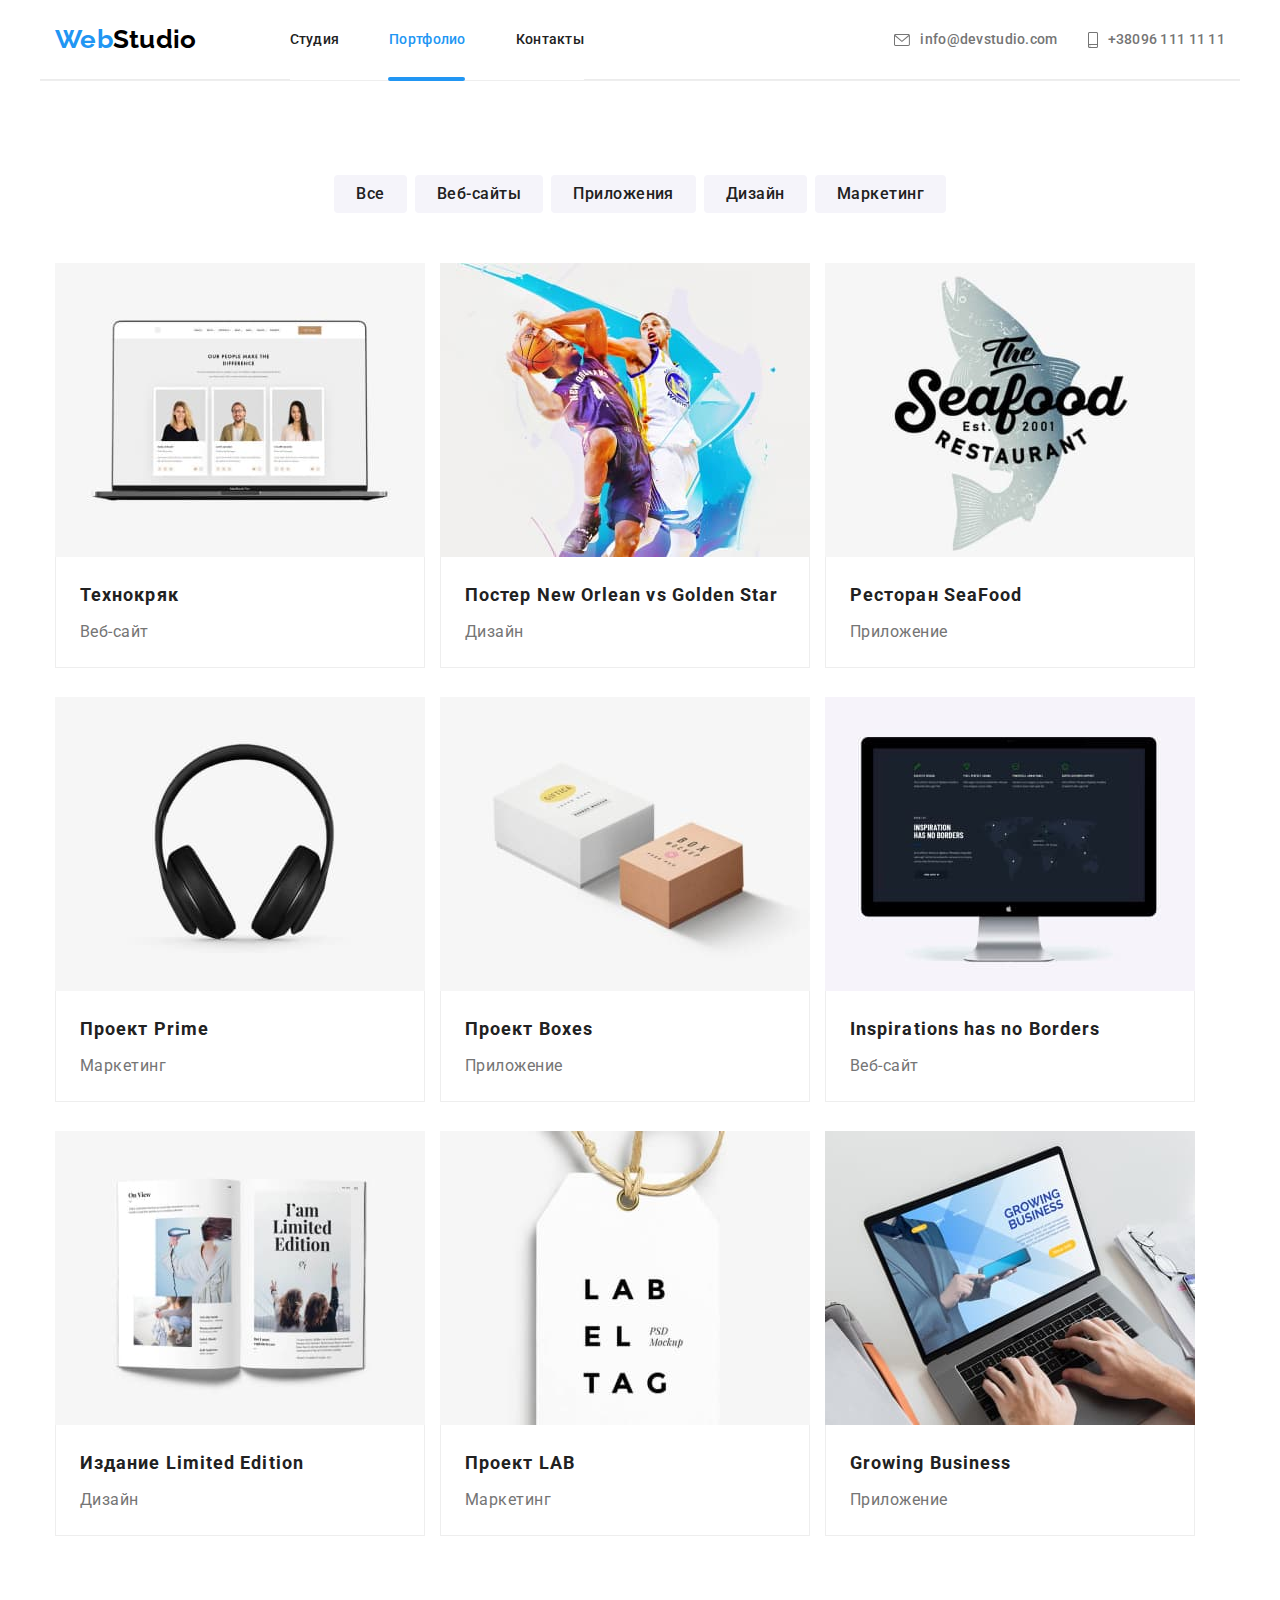
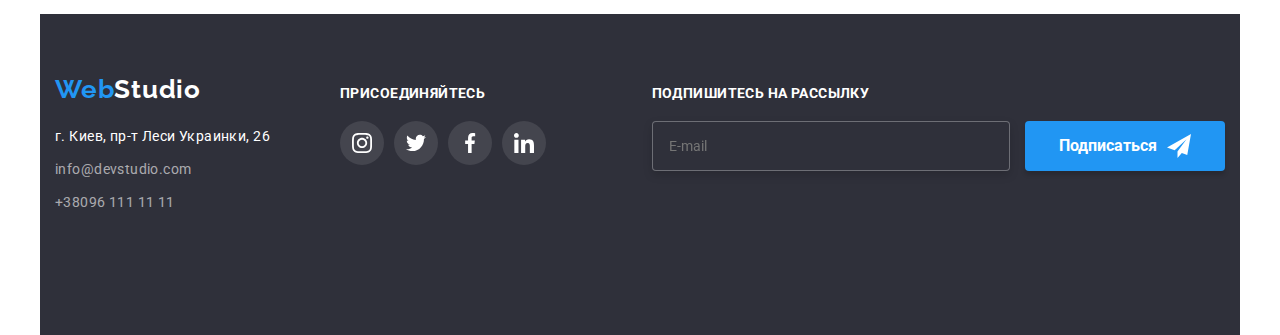
==== commit 4baaa103: "rer" ====
--- a/portfolio.html
+++ b/portfolio.html
@@ -391,24 +391,24 @@
                   <picture>
                     <source
                       srcset="
-                        ./images/inspiration-desctop.jpg    1x,
-                        ./images/inspiration-desctop@2x.jpg 2x
-                      "
-                      media="(min-width:1200px)"
-                      type="image/jpg"
-                    />
-                    <source
-                      srcset="
-                        ./images/inspiration-tablet.jpg    1x,
-                        ./images/inspiration-tablet@2x.jpg 2x
-                      "
-                      media="(min-width:768px)"
-                      type="image/jpg"
-                    />
-                    <source
-                      srcset="
-                        ./images/inspiration-mobile.jpg    1x,
-                        ./images/inspiration-mobile@2x.jpg 2x
+                        ./images/img/inspiration-desctop.jpg    1x,
+                        ./images/img/inspiration-desctop@2x.jpg 2x
+                      "
+                      media="(min-width:1200px)"
+                      type="image/jpg"
+                    />
+                    <source
+                      srcset="
+                        ./images/img/inspiration-tablet.jpg    1x,
+                        ./images/img/inspiration-tablet@2x.jpg 2x
+                      "
+                      media="(min-width:768px)"
+                      type="image/jpg"
+                    />
+                    <source
+                      srcset="
+                        ./images/img/inspiration-mobile.jpg    1x,
+                        ./images/img/inspiration-mobile@2x.jpg 2x
                       "
                       media="(max-width:767px)"
                       type="image/jpg"
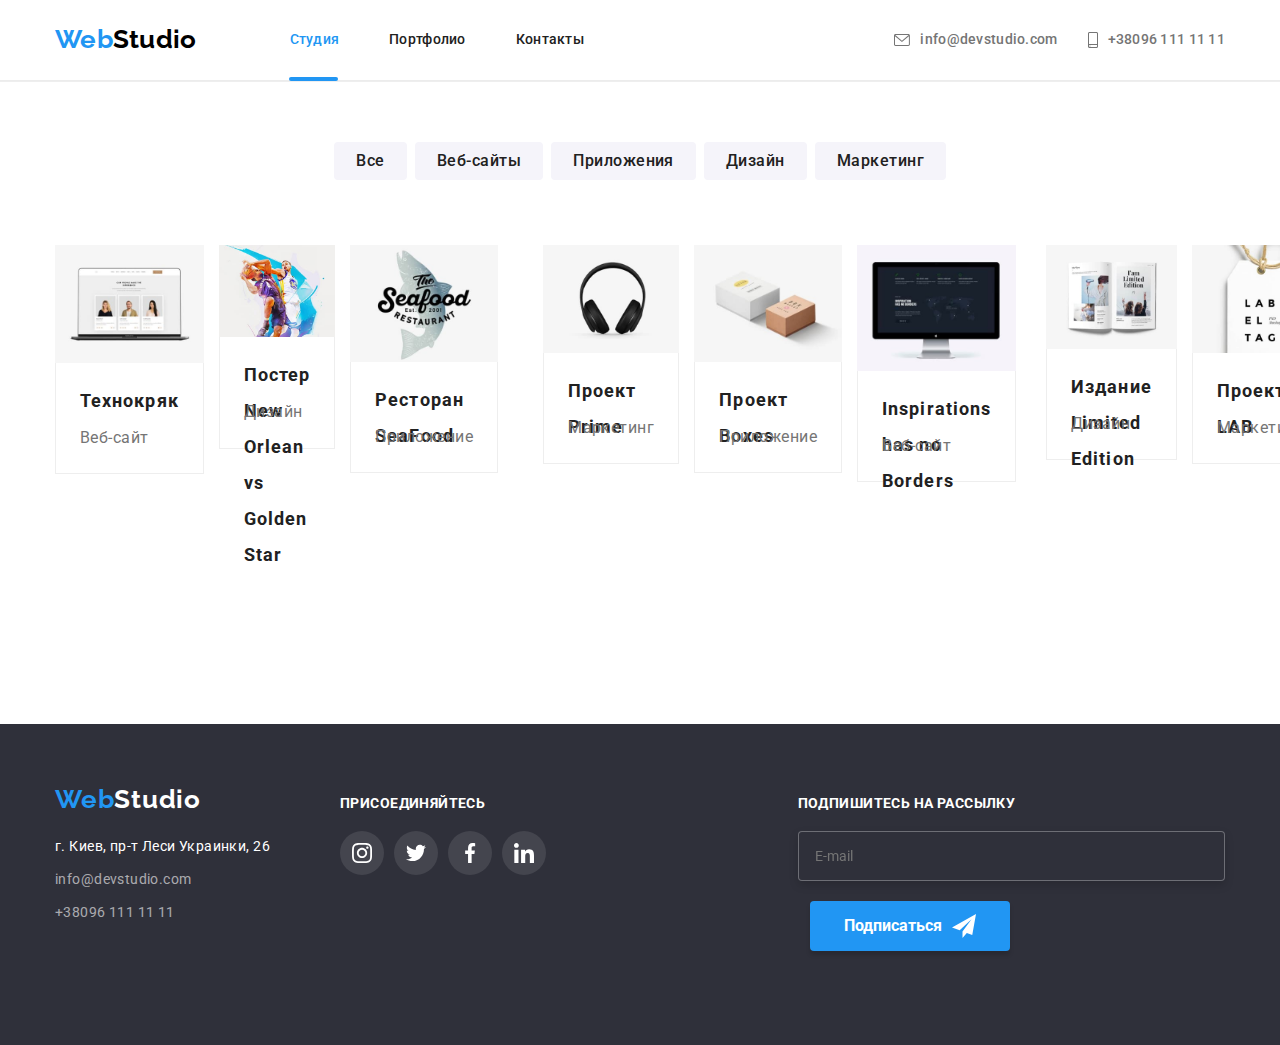
==== commit d2e8955b: "portfolio mobile fixed" ====
--- a/portfolio.html
+++ b/portfolio.html
@@ -22,7 +22,7 @@
     <header class="header">
       <div class="container">
         <div class="mobile-container">
-          <a href="./index.html" class="site-logo">
+          <a href="./index.html" class="site-logo header__logo">
             <p><span class="logo">Web</span>Studio</p></a
           ><button
             class="menu-button"
@@ -35,12 +35,12 @@
               <use
                 href="./sprite.svg#nav-close"
                 class="menu-button__icon--cross"
-                width="19"
+                width="19px"
               ></use>
               <use
                 href="./sprite.svg#nav-menu"
                 class="menu-button__icon--menu"
-                width="24"
+                width="24px"
               ></use>
             </svg>
           </button>
@@ -48,12 +48,14 @@
             <nav class="nav">
               <ul class="nav-list">
                 <li class="nav-list__item">
-                  <a href="./index.html" class="nav-list__link">Студия</a>
+                  <a
+                    href="./index.html"
+                    class="nav-list__link nav-list__link--current"
+                    >Студия</a
+                  >
                 </li>
                 <li class="nav-list__item">
-                  <a
-                    href="./portfolio.html"
-                    class="nav-list__link nav-list__link--current"
+                  <a href="./portfolio.html" class="nav-list__link"
                     >Портфолио</a
                   >
                 </li>
@@ -624,28 +626,28 @@
             <h3 class="footer-socials__title">Присоединяйтесь</h3>
             <ul class="footer-socials__list">
               <li class="footer-socials__item">
-                <a class="footer-socials__link" href="#" alt="Instagram">
+                <a class="footer-socials__link" href="#">
                   <svg class="icon">
                     <use href="./sprite.svg#icon-instagram-2"></use>
                   </svg>
                 </a>
               </li>
               <li class="footer-socials__item">
-                <a class="footer-socials__link" href="#" alt="Twitter"
+                <a class="footer-socials__link" href="#"
                   ><svg class="icon">
                     <use href="./sprite.svg#icon-twitter-1"></use>
                   </svg>
                 </a>
               </li>
               <li class="footer-socials__item">
-                <a class="footer-socials__link" href="#" alt="Facebook">
+                <a class="footer-socials__link" href="#">
                   <svg class="icon">
                     <use href="./sprite.svg#icon-facebook-1"></use>
                   </svg>
                 </a>
               </li>
               <li class="footer-socials__item">
-                <a class="footer-socials__link" href="#" alt="Linkedin">
+                <a class="footer-socials__link" href="#">
                   <svg class="icon">
                     <use href="./sprite.svg#icon-linkedin-1"></use>
                   </svg>
@@ -660,7 +662,7 @@
               >
               <input
                 class="footer-input__mail"
-                type="mail"
+                type="text"
                 name="mail"
                 id="mail"
                 placeholder="E-mail"
--- a/css/main.min.css
+++ b/css/main.min.css
@@ -1,2 +1,2 @@
-body{margin:0 auto;font-family:"Roboto", sans-serif;background-color:#fff;color:#757575;font-weight:400;font-size:14px;line-height:1.71;letter-spacing:0.03em}@media screen and (min-width: 320px) and (max-width: 767px){body{width:480px}}@media screen and (min-width: 768px){body{width:768px}}@media screen and (min-width: 1200px){body{width:1200px}}.portfolio-body{margin:0 auto;background-color:#fff}@media screen and (min-width: 320px) and (max-width: 767px){.portfolio-body{width:480px}}@media screen and (min-width: 768px){.portfolio-body{width:768px}}@media screen and (min-width: 1200px){.portfolio-body{width:1200px}}h1,h2,h3,p{margin:0}ul{margin:0;padding:0;list-style:none}a{text-decoration:none}.container{margin-left:auto;margin-right:auto;padding:0 15px}@media screen and (min-width: 320px) and (max-width: 767px){.container{width:480px}}@media screen and (min-width: 768px){.container{width:768px}}@media screen and (min-width: 1200px){.container{width:1200px}}.visually-hidden{position:absolute;width:1px;height:1px;margin:-1px;border:0;padding:0;white-space:nowrap;-webkit-clip-path:inset(100%);clip-path:inset(100%);clip:rect(0 0 0 0);overflow:hidden}img{display:block;max-width:100%;height:auto}.site-logo{font-family:"Raleway";font-style:normal;font-weight:700;font-size:26px;color:#000}.logo{color:#2196f3}.header{position:relative;margin:0 auto;font-weight:500;font-size:14px;line-height:1.14;letter-spacing:0.02em;border-bottom:1px solid #ececec;background-color:#fff;width:480px;height:60px}@media (min-width: 768px){.header{width:768px;height:80px}}@media (min-width: 1200px){.header{width:1200px}}.mobile-container{position:relative;display:-webkit-box;display:-ms-flexbox;display:flex;-webkit-box-align:center;-ms-flex-align:center;align-items:center;width:100%}.menu-container{display:none}@media (max-width: 767px){.menu-container{position:fixed;top:0;left:0;width:100%;height:100%;padding:48px 40px;margin:0;background-color:#fff;z-index:20}.menu-container.is-open{display:-webkit-box;display:-ms-flexbox;display:flex;-webkit-box-orient:vertical;-webkit-box-direction:normal;-ms-flex-direction:column;flex-direction:column;-webkit-box-pack:justify;-ms-flex-pack:justify;justify-content:space-between}}@media (min-width: 768px){.menu-container{display:-webkit-box;display:-ms-flexbox;display:flex;width:100%}}@media (min-width: 1200px){.menu-container{width:100%}}@media (max-width: 767px){.menu-socials{display:-webkit-box;display:-ms-flexbox;display:flex;-webkit-box-align:center;-ms-flex-align:center;align-items:center;list-style:none;padding:0;margin:0}}@media (min-width: 768px){.menu-socials{display:none}}.menu-socials__link{color:#2196f3;text-decoration:none}.menu-socials__item:not(:first-child){margin-left:20px}.menu-button{position:absolute;top:10px;right:15px;display:-webkit-inline-box;display:-ms-inline-flexbox;display:inline-flex;border:none;background-color:transparent;padding:0}@media screen and (min-width: 768px){.menu-button{display:none}}.menu-button .menu-button__icon--cross{display:none}.menu-button.is-open{z-index:30;position:fixed}.menu-button.is-open .menu-button__icon--menu{display:none}.menu-button.is-open .menu-button__icon--cross{display:block}@media (min-width: 768px){.menu-button.is-open{display:none}}.menu-button__icons{width:40px;height:40px;fill:currentColor}.menu-button__icons:hover,.menu-button__iconsfocus{fill:#2196f3}@media (min-width: 768px){.menu-button__icons{display:none}}@media (min-width: 768px){.nav{display:-webkit-box;display:-ms-flexbox;display:flex;-webkit-box-align:center;-ms-flex-align:center;align-items:center}}@media (min-width: 768px) and (max-width: 1199px){.nav{margin-left:88px}}.nav-list{display:block;padding:0;margin:0;list-style:none;font-weight:500;font-size:40px;line-height:1.17;letter-spacing:0.02em;background-color:#fff;z-index:20}@media (min-width: 768px){.nav-list{display:-webkit-box;display:-ms-flexbox;display:flex;-webkit-box-pack:center;-ms-flex-pack:center;justify-content:center}}@media (min-width: 1200px){.nav-list{margin-left:93px}}@media (max-width: 767px){.nav-list__item{margin-bottom:32px}}@media (min-width: 768px){.nav-list__item:not(:first-child){margin-left:50px}}.nav-list__link{position:relative;display:block;text-decoration:none;color:#212121;font-size:40px;line-height:1.17;letter-spacing:0.02em;-webkit-transition:color 250ms cubic-bezier(0.4, 0, 0.2, 1);transition:color 250ms cubic-bezier(0.4, 0, 0.2, 1)}.nav-list__link:hover,.nav-list__link:focus{color:#2196f3}@media (min-width: 768px){.nav-list__link{font-weight:500;font-size:14px;line-height:1.14;letter-spacing:0.02em;padding-top:32px;padding-bottom:32px;text-align:center}}.contacts-list{display:-webkit-box;display:-ms-flexbox;display:flex;list-style:none;padding:0;margin-top:0;margin-bottom:0}@media screen and (max-width: 767px){.contacts-list{-webkit-box-orient:vertical;-webkit-box-direction:reverse;-ms-flex-direction:column-reverse;flex-direction:column-reverse}}@media (min-width: 768px) and (max-width: 1199px){.contacts-list{-webkit-box-orient:vertical;-webkit-box-direction:normal;-ms-flex-direction:column;flex-direction:column;margin-left:auto;-webkit-box-pack:center;-ms-flex-pack:center;justify-content:center}}@media (min-width: 1200px){.contacts-list{display:-webkit-box;display:-ms-flexbox;display:flex;-webkit-box-align:center;-ms-flex-align:center;align-items:center;list-style:none;padding:0;margin-left:auto;margin-top:0;margin-bottom:0}}.contacts-list__link{font-weight:500;letter-spacing:0.02em;font-size:24px;line-height:1.16;color:#757575;text-decoration:none;-webkit-transition:color 250ms cubic-bezier(0.4, 0, 0.2, 1);transition:color 250ms cubic-bezier(0.4, 0, 0.2, 1)}.contacts-list__link:hover,.contacts-list__link:focus{color:#2196f3}@media (min-width: 768px){.contacts-list__link{display:-webkit-box;display:-ms-flexbox;display:flex;-webkit-box-orient:horizontal;-webkit-box-direction:reverse;-ms-flex-direction:row-reverse;flex-direction:row-reverse;-webkit-box-align:center;-ms-flex-align:center;align-items:center;font-size:14px;line-height:1.14}}@media (min-width: 1200px){.contacts-list__link{padding-top:32px;padding-bottom:32px}}@media (max-width: 767px){.contacts-list__link--phone{font-size:34px;line-height:1.17}}.nav-list__link--current{color:#2196f3}@media (min-width: 768px){.nav-list__link--current::after{content:"";position:absolute;display:block;width:100%;height:4px;margin:-1px;left:0;bottom:0;background-color:#2196f3;border-radius:2px}}.contacts-list__icon--mail{display:none}@media (min-width: 768px){.contacts-list__icon--mail{display:block;width:16px;height:12px;margin-right:10px;fill:currentColor;cursor:pointer}}.contacts-list__icon--phone{display:none}@media (min-width: 768px){.contacts-list__icon--phone{display:block;width:10px;height:16px;margin-right:10px;fill:currentColor;cursor:pointer}}@media (max-width: 767px){.contacts-list__item{margin-bottom:32px;margin-left:0}}@media (min-width: 768px){.contacts-list__item{display:-webkit-box;display:-ms-flexbox;display:flex;-webkit-box-align:center;-ms-flex-align:center;align-items:center}}@media (min-width: 768px) and (max-width: 1199px){.contacts-list__item:not(:last-child){margin-bottom:10px}}@media (min-width: 1200px){.contacts-list__item:not(:first-child){margin-left:30px}}.header__logo{padding-top:16px;padding-bottom:16px}.hero{margin:0 auto;text-align:center;height:400px;padding:118px 0}@media screen and (max-width: 767px){.hero{width:480px;background-image:-webkit-gradient(linear, left top, right top, from(#2f303a66), to(#2f303a66)),url(../images/Header-mob-img.jpg);background-image:linear-gradient(to right, #2f303a66, #2f303a66),url(../images/Header-mob-img.jpg);background-repeat:no-repeat;background-size:cover;background-position:center;z-index:1}}@media screen and (max-width: 767px) and (min-device-pixel-ratio: 2), screen and (max-width: 767px) and (-webkit-min-device-pixel-ratio: 2), screen and (max-width: 767px) and (min-resolution: 192dpi), screen and (max-width: 767px) and (min-resolution: 2dppx){.hero{background-image:-webkit-gradient(linear, left top, right top, from(#2f303a66), to(#2f303a66)),url(../images/Header-mob-img@2x.jpg);background-image:linear-gradient(to right, #2f303a66, #2f303a66),url(../images/Header-mob-img@2x.jpg)}}@media (min-width: 768px) and (max-width: 1199px){.hero{width:768px;padding:118px 0;background-image:-webkit-gradient(linear, left top, right top, from(#2f303a66), to(#2f303a66)),url(../images/Header-img.jpg);background-image:linear-gradient(to right, #2f303a66, #2f303a66),url(../images/Header-img.jpg);background-size:cover;background-position:center}}@media (min-width: 768px) and (max-width: 1199px) and (min-device-pixel-ratio: 2), (min-width: 768px) and (max-width: 1199px) and (-webkit-min-device-pixel-ratio: 2), (min-width: 768px) and (max-width: 1199px) and (min-resolution: 192dpi), (min-width: 768px) and (max-width: 1199px) and (min-resolution: 2dppx){.hero{background-image:-webkit-gradient(linear, left top, right top, from(#2f303a66), to(#2f303a66)),url(../images/Header-img@2x.jpg);background-image:linear-gradient(to right, #2f303a66, #2f303a66),url(../images/Header-img@2x.jpg);background-position:center;background-size:cover}}@media (min-width: 1200px){.hero{max-width:1600px;margin:0 auto;padding:200px 0;height:600px;background-image:-webkit-gradient(linear, left top, right top, from(#2f303a66), to(#2f303a66)),url(../images/Img-hero.jpg);background-image:linear-gradient(to right, #2f303a66, #2f303a66),url(../images/Img-hero.jpg);background-position:center;background-size:cover}}@media (min-width: 1200px) and (min-device-pixel-ratio: 2), (min-width: 1200px) and (-webkit-min-device-pixel-ratio: 2), (min-width: 1200px) and (min-resolution: 192dpi), (min-width: 1200px) and (min-resolution: 2dppx){.hero{background-image:-webkit-gradient(linear, left top, right top, from(#2f303a66), to(#2f303a66)),url(../images/Img-hero@2x.jpg);background-image:linear-gradient(to right, #2f303a66, #2f303a66),url(../images/Img-hero@2x.jpg);background-position:center;background-size:cover}}.hero__title{color:#fff;font-weight:900;font-size:44px;line-height:1.36;text-align:center;letter-spacing:0.06em;width:696px;margin:0 auto;margin-bottom:30px}@media screen and (max-width: 1199px){.hero__title{width:100%;font-size:26px;line-height:42px;text-align:center;letter-spacing:0.06em;text-transform:uppercase}}.button{display:block;margin:0 auto;border:none;border-radius:4px;min-width:200px;padding:11px 32px;background-color:#2196f3;color:#fff;font-family:inherit;font-weight:700;font-size:16px;line-height:1.88;letter-spacing:0.06em;cursor:pointer}.features{padding-top:60px;padding-bottom:60px;margin:0 auto}@media screen and (min-width: 320px) and (max-width: 767px){.features{width:480px}}@media screen and (min-width: 780px){.features{width:780px}}@media (min-width: 1200px){.features{width:1200px;padding:94px 0;background-color:#fff}}.features__list{display:-webkit-box;display:-ms-flexbox;display:flex}@media screen and (max-width: 767px){.features__list{display:block}}@media (min-width: 1200px){.features__list{width:1200px}}@media screen and (min-width: 768px) and (max-width: 1199px){.features__list{display:-webkit-box;display:-ms-flexbox;display:flex;-ms-flex-wrap:wrap;flex-wrap:wrap;margin:-15px}}.features__items{-webkit-box-pack:justify;-ms-flex-pack:justify;justify-content:space-between;-webkit-box-align:center;-ms-flex-align:center;align-items:center}@media screen and (min-width: 480px) and (max-width: 767px){.features__items{width:450px}}@media screen and (min-width: 480px) and (max-width: 1199px){.features__items{margin:15px}}@media screen and (min-width: 768px) and (max-width: 1199px){.features__items{width:354px}}@media (min-width: 1200px){.features__items{width:270px}.features__items+.features__items{margin-left:30px}}@media screen and (max-width: 767px){.features__items{margin-left:0}}.features__icon{display:-webkit-box;display:-ms-flexbox;display:flex;-webkit-box-align:center;-ms-flex-align:center;align-items:center;-webkit-box-pack:center;-ms-flex-pack:center;justify-content:center;background-color:#f5f4fa;width:100%;height:100%;margin-bottom:30px;border-radius:4px}@media screen and (min-width: 480px){.features__icon{width:450px;height:120px}}@media screen and (min-width: 768px){.features__icon{width:354px;height:120px}}@media (min-width: 1200px){.features__icon{width:270px}}.features__icon>svg{width:70px;height:70px}.features__title{text-align:center;margin:0 auto;margin-bottom:10px;color:#212121;font-weight:700;letter-spacing:0.03em}@media screen and (max-width: 1199px){.features__title{width:270px;font-size:14px;line-height:16px;text-align:center}}.work{padding-bottom:94px}.work__title{color:#212121;font-weight:700;font-size:36px;line-height:42px;text-align:center;letter-spacing:0.03em;margin-bottom:50px}.work__list{display:-webkit-box;display:-ms-flexbox;display:flex;-webkit-box-pack:justify;-ms-flex-pack:justify;justify-content:space-between;-webkit-box-align:center;-ms-flex-align:center;align-items:center}.work__thumb{position:relative}.work__bunner{width:370px;height:70px;position:absolute;background-color:rgba(47,48,58,0.8);bottom:0;display:-webkit-box;display:-ms-flexbox;display:flex;-webkit-box-align:center;-ms-flex-align:center;align-items:center;-webkit-box-pack:center;-ms-flex-pack:center;justify-content:center}.work__text{font-style:normal;font-weight:700;font-size:14px;line-height:1.14em;text-align:center;letter-spacing:0.03em;text-transform:uppercase;color:#fff}@media screen and (max-width: 1200px){.work{display:none}}.team{margin:0 auto;background-color:#f5f4fa;padding-top:60px;padding-bottom:60px;display:-webkit-box;display:-ms-flexbox;display:flex;-webkit-box-pack:center;-ms-flex-pack:center;justify-content:center}@media screen and (min-width: 320px) and (max-width: 767px){.team{width:480px}}@media screen and (min-width: 767px) and (max-width: 1199px){.team{width:768px}}@media (min-width: 1200px){.team{width:1200px;padding-top:94px;padding-bottom:94px}}.team__title{color:#212121;font-weight:700;text-align:center}@media (max-width: 1199px){.team__title{font-size:28px;line-height:33px;margin-bottom:30px}}@media (min-width: 1200px){.team__title{font-size:36px;line-height:42px;letter-spacing:0.03em;margin-bottom:50px}}.team__list{display:-webkit-box;display:-ms-flexbox;display:flex;-webkit-box-orient:vertical;-webkit-box-direction:normal;-ms-flex-direction:column;flex-direction:column;-webkit-box-align:center;-ms-flex-align:center;align-items:center}@media screen and (min-width: 768px) and (max-width: 1199px){.team__list{-webkit-box-orient:horizontal;-webkit-box-direction:normal;-ms-flex-direction:row;flex-direction:row;-ms-flex-wrap:wrap;flex-wrap:wrap;margin:-15px}}@media (min-width: 1200px){.team__list{-webkit-box-orient:horizontal;-webkit-box-direction:normal;-ms-flex-direction:row;flex-direction:row}}.team-card{-webkit-box-align:center;-ms-flex-align:center;align-items:center;background-color:#fff;-webkit-box-shadow:0px 1px 3px rgba(0,0,0,0.12),0px 1px 1px rgba(0,0,0,0.14),0px 2px 1px rgba(0,0,0,0.2);box-shadow:0px 1px 3px rgba(0,0,0,0.12),0px 1px 1px rgba(0,0,0,0.14),0px 2px 1px rgba(0,0,0,0.2);border-radius:0px 0px 4px 4px;text-align:center}@media screen and (min-width: 768px) and (max-width: 1199px){.team-card{width:354px}}@media screen and (min-width: 480px) and (max-width: 1199px){.team-card{margin:15px}}@media (max-width: 767px){.team-card{width:450px;height:622px}.team-card:not(:last-child){margin-bottom:30px}}@media (min-width: 768px){.team-card{width:354px;height:536px}}@media (min-width: 1200px){.team-card{max-width:270px}.team-card+.team-card{margin-left:30px}}.team-card__img{display:block;max-width:100%;height:auto}@media (max-width: 767px){.team-card__img{width:450px;height:460px}}@media (min-width: 768px){.team-card__img{width:354px;height:374px}}@media (min-width: 1200px){.team-card__img{width:270px;height:260px}}.team-card__thumb{padding:30px 0}.team-card__title{color:#212121;font-style:normal;font-weight:500;font-size:16px;line-height:19px;text-align:center;letter-spacing:0.03em;margin-bottom:10px}.team-card__text{font-style:normal;font-weight:400;font-size:16px;line-height:19px;text-align:center;letter-spacing:0.03em;margin-bottom:16px}.team-socials{display:-webkit-box;display:-ms-flexbox;display:flex;-webkit-box-pack:center;-ms-flex-pack:center;justify-content:center;-webkit-box-align:center;-ms-flex-align:center;align-items:center}.team-socials__item{width:44px;height:44px;display:-webkit-box;display:-ms-flexbox;display:flex;-webkit-box-pack:center;-ms-flex-pack:center;justify-content:center;-webkit-box-align:center;-ms-flex-align:center;align-items:center}.team-socials__item+.team-socials__item{margin-left:10px}.team-socials__link{display:-webkit-box;display:-ms-flexbox;display:flex;-webkit-box-pack:center;-ms-flex-pack:center;justify-content:center;-webkit-box-align:center;-ms-flex-align:center;align-items:center;width:44px;height:44px;background-color:#fff;color:#afb1b8;fill:currentColor;border-radius:50%;cursor:pointer;-webkit-transition:color 250ms cubic-bezier(0.4, 0, 0.2, 1),background-color 250ms cubic-bezier(0.4, 0, 0.2, 1);transition:color 250ms cubic-bezier(0.4, 0, 0.2, 1),background-color 250ms cubic-bezier(0.4, 0, 0.2, 1)}.team-socials__link:hover,.team-socials__link:focus{background-color:#2196f3;color:#fff;fill:currentColor;border-radius:50%}.icon{width:20px;height:20px}.clients{margin:0 auto;padding-top:60px;padding-bottom:60px;display:-webkit-box;display:-ms-flexbox;display:flex;-webkit-box-pack:center;-ms-flex-pack:center;justify-content:center}@media screen and (min-width: 320px) and (max-width: 767px){.clients{width:480px}}@media screen and (min-width: 768px) and (max-width: 1199px){.clients{width:768px}}@media screen and (min-width: 1200px){.clients{width:1200px;padding-top:94px;padding-bottom:94px}}.clients__title{color:#212121;font-style:normal;font-weight:700;font-size:36px;line-height:42px;text-align:center;letter-spacing:0.03em;margin-bottom:50px}@media (max-width: 1199px){.clients__title{font-size:28px;line-height:33px;margin-bottom:30px}}.clients-list{display:-webkit-box;display:-ms-flexbox;display:flex;-ms-flex-wrap:wrap;flex-wrap:wrap}@media screen and (min-width: 320px) and (max-width: 767px){.clients-list{width:480px}}@media screen and (min-width: 768px) and (max-width: 1199px){.clients-list{width:768px;margin:-15px}}@media (min-width: 1200px){.clients-list{width:1200px;-ms-flex-wrap:nowrap;flex-wrap:nowrap;-webkit-box-align:center;-ms-flex-align:center;align-items:center;-webkit-box-pack:center;-ms-flex-pack:center;justify-content:center}}.clients-list__item{display:-webkit-box;display:-ms-flexbox;display:flex;-webkit-box-align:center;-ms-flex-align:center;align-items:center;-webkit-box-pack:center;-ms-flex-pack:center;justify-content:center;width:210px;margin:15px}@media screen and (min-width: 768px) and (max-width: 1199px){.clients-list__item{width:226px}}@media (min-width: 1200px){.clients-list__item{width:170px}.clients-list__item+.clients-list__item{margin-left:30px}}.clients-list__link{display:-webkit-box;display:-ms-flexbox;display:flex;-webkit-box-pack:center;-ms-flex-pack:center;justify-content:center;-webkit-box-align:center;-ms-flex-align:center;align-items:center;width:100%;border:1px solid #afb1b8;-webkit-box-sizing:border-box;box-sizing:border-box;border-radius:4px;color:#afb1b8;fill:currentColor;cursor:pointer;-webkit-transition:border-color 250ms cubic-bezier(0.4, 0, 0.2, 1),color 250ms cubic-bezier(0.4, 0, 0.2, 1),background-color 250ms cubic-bezier(0.4, 0, 0.2, 1);transition:border-color 250ms cubic-bezier(0.4, 0, 0.2, 1),color 250ms cubic-bezier(0.4, 0, 0.2, 1),background-color 250ms cubic-bezier(0.4, 0, 0.2, 1)}.clients-list__link:hover,.clients-list__link:focus{background-color:#fff;border-color:#2196f3;color:#2196f3;fill:currentColor}.clients-list__icon{fill:currentColor;width:106px;height:60px}.footer{margin:0 auto;padding:60px 0;background-color:#2f303a;width:480px}@media screen and (min-width: 768px) and (max-width: 1199px){.footer{width:768px}}@media screen and (min-width: 1200px){.footer{width:1200px}}.footer__inner{display:-webkit-box;display:-ms-flexbox;display:flex}@media screen and (max-width: 767px){.footer__inner{text-align:center;-webkit-box-orient:vertical;-webkit-box-direction:normal;-ms-flex-direction:column;flex-direction:column}}@media screen and (min-width: 768px) and (max-width: 1199px){.footer__inner{-ms-flex-wrap:wrap;flex-wrap:wrap}}@media screen and (min-width: 1200px){.footer__inner{-webkit-box-align:baseline;-ms-flex-align:baseline;align-items:baseline}}.footer-nav{margin-bottom:60px}@media screen and (min-width: 768px) and (max-width: 1199px){.footer-nav{margin-left:76px;margin-bottom:96px}}@media screen and (min-width: 1200px){.footer-nav{margin-right:70px}}.footer-nav .site-logo{display:block;margin-bottom:20px;font-style:normal;font-weight:700;font-size:26px;line-height:31px;letter-spacing:0.03em;color:#fff}.adress__item+.adress__item{margin-top:9px}.adress__text{font-style:normal;letter-spacing:0.03em;color:#fff;max-width:231px}.adress__mail{font-style:normal;letter-spacing:0.03em;color:rgba(255,255,255,0.6);max-width:231px;-webkit-transition:color 250ms cubic-bezier(0.4, 0, 0.2, 1);transition:color 250ms cubic-bezier(0.4, 0, 0.2, 1)}.adress__mail:hover,.adress__mail:focus{color:#2196f3}.adress__phone{font-style:normal;letter-spacing:0.03em;color:rgba(255,255,255,0.6);max-width:231px;-webkit-transition:color 250ms cubic-bezier(0.4, 0, 0.2, 1);transition:color 250ms cubic-bezier(0.4, 0, 0.2, 1)}.adress__phone:hover,.adress__phone:focus{color:#2196f3}@media screen and (min-width: 768px) and (max-width: 1199px){.footer-socials{margin-left:165px}}.footer-socials__title{color:#fff;font-style:normal;font-weight:700;font-size:14px;line-height:16px;letter-spacing:0.03em;text-transform:uppercase;margin-bottom:20px}.footer-socials__list{margin-bottom:0;display:-webkit-box;display:-ms-flexbox;display:flex;-webkit-box-orient:horizontal;-webkit-box-direction:normal;-ms-flex-direction:row;flex-direction:row;-webkit-box-align:center;-ms-flex-align:center;align-items:center;-webkit-box-pack:center;-ms-flex-pack:center;justify-content:center}@media screen and (max-width: 767px){.footer-socials__list{margin-bottom:60px}}.footer-socials__item{width:44px;height:44px}.footer-socials__item+.footer-socials__item{margin-left:10px}.footer-socials__link{display:-webkit-box;display:-ms-flexbox;display:flex;-webkit-box-pack:center;-ms-flex-pack:center;justify-content:center;-webkit-box-align:center;-ms-flex-align:center;align-items:center;width:44px;height:44px;background-color:rgba(255,255,255,0.1);color:#fff;fill:currentColor;cursor:pointer;border-radius:50%;-webkit-transition:color 250ms cubic-bezier(0.4, 0, 0.2, 1),background-color 250ms cubic-bezier(0.4, 0, 0.2, 1);transition:color 250ms cubic-bezier(0.4, 0, 0.2, 1),background-color 250ms cubic-bezier(0.4, 0, 0.2, 1)}.footer-socials__link:hover,.footer-socials__link:focus{background-color:#2196f3;color:#fff;fill:currentColor;border-radius:50%}.footer-socials__link .icon{width:20px;height:20px;fill:currentColor}.footer-input{margin-left:auto}@media screen and (min-width: 768px) and (max-width: 1199px){.footer-input{margin:0 auto}}@media screen and (min-width: 768px) and (max-width: 1199px){.footer-input__form{display:-webkit-box;display:-ms-flexbox;display:flex;-webkit-box-orient:vertical;-webkit-box-direction:normal;-ms-flex-direction:column;flex-direction:column;-webkit-box-align:center;-ms-flex-align:center;align-items:center}}.footer-input__label{display:block;font-style:normal;font-weight:700;font-size:14px;line-height:16px;letter-spacing:0.03em;text-transform:uppercase;margin-bottom:20px;color:#fff}.footer-input__mail{width:358px;height:50px;padding:15px 16px;border:1px solid rgba(255,255,255,0.3);-webkit-box-sizing:border-box;box-sizing:border-box;-webkit-filter:drop-shadow(0px 4px 4px rgba(0,0,0,0.15));filter:drop-shadow(0px 4px 4px rgba(0,0,0,0.15));border-radius:4px;background-color:#2f303a}@media screen and (min-width: 768px) and (max-width: 1199px){.footer-input__mail{margin-bottom:20px}}@media screen and (max-width: 767px){.footer-input__mail{margin-bottom:20px}}.footer-submit{display:-webkit-inline-box;display:-ms-inline-flexbox;display:inline-flex;-webkit-box-align:center;-ms-flex-align:center;align-items:center;-webkit-box-pack:center;-ms-flex-pack:center;justify-content:center;width:200px;height:50px;background:#2196f3;-webkit-box-shadow:0px 4px 4px rgba(0,0,0,0.15);box-shadow:0px 4px 4px rgba(0,0,0,0.15);border-radius:4px;margin-left:12px;border:none;cursor:pointer;font-style:normal;font-weight:700;font-size:16px;line-height:30px;color:#fff;padding:0}@media screen and (max-width: 767px){.footer-submit{margin-left:0}}.footer-submit__icon{display:inline-block;width:24px;height:24px;color:#fff;fill:currentColor;margin-left:10px}.footer-submit__send{width:100%;height:100%}.modal{position:fixed;top:0;right:0;width:100%;height:100%;background-color:rgba(0,0,0,0.2);z-index:20;opacity:1;-webkit-transition:opacity 250ms cubic-bezier(0.4, 0, 0.2, 1);transition:opacity 250ms cubic-bezier(0.4, 0, 0.2, 1)}.modal.is-hidden{visibility:hidden;opacity:0;pointer-events:none}.modal.is-hidden .modal__inner{-webkit-transform:translate(-50%, -50%) scale(0.8);transform:translate(-50%, -50%) scale(0.8)}.modal__inner{position:absolute;top:50%;left:50%;-webkit-transform:translate(-50%, -50%) scale(1);transform:translate(-50%, -50%) scale(1);-webkit-transition:-webkit-transform 250ms cubic-bezier(0.4, 0, 0.2, 1);transition:-webkit-transform 250ms cubic-bezier(0.4, 0, 0.2, 1);transition:transform 250ms cubic-bezier(0.4, 0, 0.2, 1);transition:transform 250ms cubic-bezier(0.4, 0, 0.2, 1), -webkit-transform 250ms cubic-bezier(0.4, 0, 0.2, 1);width:450px;height:609px;padding:40px;background-color:#fff;-webkit-box-shadow:0px 1px 3px rgba(0,0,0,0.12),0px 1px 1px rgba(0,0,0,0.14),0px 2px 1px rgba(0,0,0,0.2);box-shadow:0px 1px 3px rgba(0,0,0,0.12),0px 1px 1px rgba(0,0,0,0.14),0px 2px 1px rgba(0,0,0,0.2);border-radius:4px}@media (min-width: 1200px){.modal__inner{width:528px;height:581px;padding:15px}}.modal-close{background:#fff;border-radius:50%;border:1px solid rgba(0,0,0,0.1);-webkit-box-sizing:border-box;box-sizing:border-box;width:30px;height:30px;position:absolute;top:8px;right:8px;cursor:pointer;color:black;fill:currentColor;-webkit-transition:fill 250ms cubic-bezier(0.4, 0, 0.2, 1);transition:fill 250ms cubic-bezier(0.4, 0, 0.2, 1)}.modal-close:hover .modal-close__icon,.modal-close:focus .modal-close__icon{background:#fff;color:#2196f3;fill:currentColor}.modal-close__icon{width:100%;height:100%}.modal-form__title{margin-bottom:12px;font-style:normal;font-weight:700;font-size:20px;line-height:1.15em;text-align:center;letter-spacing:0.03em;color:#212121}.modal-form__list{margin-bottom:20px;display:-webkit-box;display:-ms-flexbox;display:flex;-webkit-box-pack:center;-ms-flex-pack:center;justify-content:center;-webkit-box-align:center;-ms-flex-align:center;align-items:center;-webkit-box-orient:vertical;-webkit-box-direction:normal;-ms-flex-direction:column;flex-direction:column;padding:0;list-style:none}.modal-form__item{display:-webkit-box;display:-ms-flexbox;display:flex;list-style:none;font-weight:400;font-size:12px;line-height:1.16;letter-spacing:0.01em;color:#757575;margin-bottom:10px;width:410px}@media (min-width: 1200px){.modal-form__item{width:448px}}.modal-form__item:not(:last-child){margin-bottom:10px}.modal-form__label{position:relative;display:-webkit-box;display:-ms-flexbox;display:flex;-webkit-box-orient:vertical;-webkit-box-direction:normal;-ms-flex-direction:column;flex-direction:column;font-weight:400;font-size:12px;line-height:1.16;letter-spacing:0.01em}.modal-form__name{width:410px;height:40px;background:#fff;border:1px solid rgba(33,33,33,0.2);border-radius:4px;padding-left:42px;margin-top:4px}@media (min-width: 1200px){.modal-form__name{width:448px}}.modal-form__tel{width:410px;height:40px;background:#fff;border:1px solid rgba(33,33,33,0.2);border-radius:4px;padding-left:42px;margin-top:4px}@media (min-width: 1200px){.modal-form__tel{width:448px}}.modal-form__mail{width:410px;height:40px;background:#fff;border:1px solid rgba(33,33,33,0.2);border-radius:4px;padding-left:42px;margin-top:4px}@media (min-width: 1200px){.modal-form__mail{width:448px}}.modal-form__icon{position:absolute;width:15px;height:12px;bottom:14px;left:13px;-webkit-transition:fill 250ms cubic-bezier(0.4, 0, 0.2, 1);transition:fill 250ms cubic-bezier(0.4, 0, 0.2, 1)}.modal-form__label:focus-within>.modal-form__icon{color:#2196f3;fill:currentColor}.modal-form__item--textarea{display:-webkit-box;display:-ms-flexbox;display:flex;-webkit-box-orient:vertical;-webkit-box-direction:normal;-ms-flex-direction:column;flex-direction:column;color:#757575}.modal-form__textarea{display:block;width:410px;height:120px;font-size:14px;line-height:1.14;letter-spacing:0.01em;margin-top:4px;padding:16px 12px;resize:none;outline:none;border:1px solid rgba(33,33,33,0.2);border-radius:4px;-webkit-transition:border-color 250ms cubic-bezier(0.4, 0, 0.2, 1);transition:border-color 250ms cubic-bezier(0.4, 0, 0.2, 1)}@media (min-width: 1200px){.modal-form__textarea{width:448px}}.modal-form__label--textarea:focus-within .modal-form__textarea{border-color:#2196f3;fill:#2196f3}.textarea:focus-within{border-color:#2196f3}.modal-checkbox{position:relative;display:-webkit-box;display:-ms-flexbox;display:flex;-webkit-box-align:center;-ms-flex-align:center;align-items:center;-webkit-box-pack:center;-ms-flex-pack:center;justify-content:center;font-weight:400;font-size:14px;line-height:1.71;letter-spacing:0.03em;color:#757575;margin-bottom:30px}.modal-checkbox__input{-webkit-appearance:none;-moz-appearance:none;appearance:none}.modal-checkbox__icon{display:inline-block;width:16px;height:15px;margin-right:7px;border:2px solid #212121;border-radius:2px;-webkit-transition:background-color 250ms cubic-bezier(0.4, 0, 0.2, 1);transition:background-color 250ms cubic-bezier(0.4, 0, 0.2, 1)}.modal-checkbox__input:checked+.modal-checkbox__icon{background-position:center;background-origin:border-box;background-color:#2196f3;background-image:url(../images/check.svg);background-size:contain;border-color:#2196f3}.modal-checkbox__link{margin-left:6px;font-size:14px;line-height:1.71;letter-spacing:0.03em;color:#2196f3}.modal-button{display:-webkit-box;display:-ms-flexbox;display:flex;-webkit-box-pack:center;-ms-flex-pack:center;justify-content:center;-webkit-box-align:center;-ms-flex-align:center;align-items:center;width:200px;height:50px;margin:0 auto;font-weight:700;font-size:16px;line-height:1.87;letter-spacing:0.06em;cursor:pointer;color:#fff;background-color:#2196f3;-webkit-box-shadow:0px 4px 4px rgba(0,0,0,0.15);box-shadow:0px 4px 4px rgba(0,0,0,0.15);border-radius:4px;border:none}.portfolio{margin:0 auto;border-top:1px solid #eeeeee;padding-top:60px}@media screen and (min-width: 320px) and (max-width: 480px){.portfolio{width:480px}}@media screen and (min-width: 768px){.portfolio{width:768px}}@media screen and (min-width: 1200px){.portfolio{padding:94px 0;width:1200px}}.button-portfolio{padding:6px 22px;min-width:73px;margin-bottom:0;font-family:inherit;font-weight:500;font-size:16px;line-height:1.62;text-align:center;letter-spacing:0.03em;cursor:pointer;background-color:#f5f4fa;color:#212121;border:none;border-radius:4px;-webkit-transition:color 250ms cubic-bezier(0.4, 0, 0.2, 1),background-color 250ms cubic-bezier(0.4, 0, 0.2, 1),-webkit-box-shadow 250ms cubic-bezier(0.4, 0, 0.2, 1);transition:color 250ms cubic-bezier(0.4, 0, 0.2, 1),background-color 250ms cubic-bezier(0.4, 0, 0.2, 1),-webkit-box-shadow 250ms cubic-bezier(0.4, 0, 0.2, 1);transition:color 250ms cubic-bezier(0.4, 0, 0.2, 1),background-color 250ms cubic-bezier(0.4, 0, 0.2, 1),box-shadow 250ms cubic-bezier(0.4, 0, 0.2, 1);transition:color 250ms cubic-bezier(0.4, 0, 0.2, 1),background-color 250ms cubic-bezier(0.4, 0, 0.2, 1),box-shadow 250ms cubic-bezier(0.4, 0, 0.2, 1),-webkit-box-shadow 250ms cubic-bezier(0.4, 0, 0.2, 1)}.button-portfolio:hover,.button-portfolio:focus{color:#fff;background-color:#2196f3;-webkit-box-shadow:0px 3px 1px rgba(0,0,0,0.1),0px 1px 2px rgba(0,0,0,0.08),0px 2px 2px rgba(0,0,0,0.12);box-shadow:0px 3px 1px rgba(0,0,0,0.1),0px 1px 2px rgba(0,0,0,0.08),0px 2px 2px rgba(0,0,0,0.12)}.list-filters{display:-webkit-box;display:-ms-flexbox;display:flex;-ms-flex-wrap:wrap;flex-wrap:wrap;margin-bottom:40px}@media screen and (min-width: 768px){.list-filters{-webkit-box-pack:center;-ms-flex-pack:center;justify-content:center}}@media screen and (min-width: 1200px){.list-filters{-webkit-box-pack:center;-ms-flex-pack:center;justify-content:center;margin-bottom:50px}}.list-filters__item+.list-filters__item{margin-left:8px}.projects-list{display:-webkit-box;display:-ms-flexbox;display:flex;-ms-flex-wrap:wrap;flex-wrap:wrap}@media screen and (min-width: 768px){.projects-list{margin-bottom:60px}}@media screen and (min-width: 1200px){.projects-list{margin:-15px}}.projects-list__item{width:450px;height:404px;margin-bottom:30px}@media screen and (min-width: 768px){.projects-list__item{width:354px}.projects-list__item:not(:nth-child(2n)){margin-right:30px}.projects-list__item:nth-child(9){margin-bottom:0}}@media screen and (min-width: 1200px){.projects-list__item{width:370px;margin-bottom:0;margin:15px}.projects-list__item:not(:nth-child(3n+3)){margin-right:0}.projects-list__item:nth-child(7),.projects-list__item:nth-child(8),.projects-list__item:nth-child(9){margin-bottom:0}}.projects-list__img{display:block;width:450px;height:294px}@media screen and (min-width: 768px){.projects-list__img{width:354px}}@media screen and (min-width: 1200px){.projects-list__img{width:370px}}.portfolio-info{padding:20px 24px;border-left:1px solid #eeeeee;border-bottom:1px solid #eeeeee;border-right:1px solid #eeeeee}.projects-list__link{display:block;-webkit-transition:-webkit-box-shadow 250ms cubic-bezier(0.4, 0, 0.2, 1);transition:-webkit-box-shadow 250ms cubic-bezier(0.4, 0, 0.2, 1);transition:box-shadow 250ms cubic-bezier(0.4, 0, 0.2, 1);transition:box-shadow 250ms cubic-bezier(0.4, 0, 0.2, 1), -webkit-box-shadow 250ms cubic-bezier(0.4, 0, 0.2, 1)}.projects-list__link:hover,.projects-list__link:focus{-webkit-box-shadow:0px 1px 1px rgba(0,0,0,0.12),0px 4px 4px rgba(0,0,0,0.06),1px 4px 6px rgba(0,0,0,0.16);box-shadow:0px 1px 1px rgba(0,0,0,0.12),0px 4px 4px rgba(0,0,0,0.06),1px 4px 6px rgba(0,0,0,0.16)}.projects-list__thumb{display:block;position:relative;overflow:hidden}.projects-overlay{width:450px;height:294px;position:absolute;content:"";background-color:rgba(33,150,243,0.9);-webkit-transform:translateY(0);transform:translateY(0);-webkit-transition:-webkit-transform 250ms cubic-bezier(0.4, 0, 0.2, 1);transition:-webkit-transform 250ms cubic-bezier(0.4, 0, 0.2, 1);transition:transform 250ms cubic-bezier(0.4, 0, 0.2, 1);transition:transform 250ms cubic-bezier(0.4, 0, 0.2, 1), -webkit-transform 250ms cubic-bezier(0.4, 0, 0.2, 1);opacity:1}@media screen and (min-width: 768px){.projects-overlay{width:354px}}@media screen and (min-width: 1200px){.projects-overlay{width:370px}}.projects-list__link:hover .projects-overlay,.projects-list__link:focus .projects-overlay{-webkit-transform:translateY(-100%);transform:translateY(-100%);opacity:1}.projects-overlay__text{max-width:322px;font-style:normal;font-weight:400;font-size:18px;line-height:1.55em;letter-spacing:0.03em;color:#fff;margin:63px 24px}.portfolio-info__title{width:322px;height:36px;color:#212121;font-weight:700;font-size:18px;line-height:2;letter-spacing:0.06em;margin-bottom:4px}.portfolio-info__text{color:#757575;font-weight:400;font-size:16px;line-height:1.88;letter-spacing:0.03em}
+body{font-family:"Roboto", sans-serif;background-color:#fff;color:#757575;font-weight:400;font-size:14px;line-height:1.71;letter-spacing:0.03em}.portfolio-body{background-color:#fff}h1,h2,h3,p{margin:0}ul{margin:0;padding:0;list-style:none}a{text-decoration:none}.container{margin-left:auto;margin-right:auto;padding:0 15px}@media screen and (min-width: 480px){.container{width:480px}}@media screen and (min-width: 768px){.container{width:768px}}@media screen and (min-width: 1200px){.container{width:1200px}}.visually-hidden{position:absolute;width:1px;height:1px;margin:-1px;border:0;padding:0;white-space:nowrap;-webkit-clip-path:inset(100%);clip-path:inset(100%);clip:rect(0 0 0 0);overflow:hidden}img{display:block;max-width:100%;height:auto}.site-logo{font-family:"Raleway";font-style:normal;font-weight:700;font-size:26px;color:#000}.logo{color:#2196f3}.header{position:relative;font-weight:500;font-size:14px;line-height:1.14;letter-spacing:0.02em;border-bottom:1px solid #ececec;background-color:#fff}.mobile-container{position:relative;display:-webkit-box;display:-ms-flexbox;display:flex;-webkit-box-align:center;-ms-flex-align:center;align-items:center;width:100%}.menu-container{display:none}@media (max-width: 767px){.menu-container{position:fixed;top:0;left:0;width:100%;height:100%;padding:48px 40px;margin:0;background-color:#fff;z-index:20}.menu-container.is-open{display:-webkit-box;display:-ms-flexbox;display:flex;-webkit-box-orient:vertical;-webkit-box-direction:normal;-ms-flex-direction:column;flex-direction:column;-webkit-box-pack:justify;-ms-flex-pack:justify;justify-content:space-between}}@media (min-width: 768px){.menu-container{display:-webkit-box;display:-ms-flexbox;display:flex;width:100%}}@media (min-width: 1200px){.menu-container{width:100%}}@media (max-width: 767px){.menu-socials{display:-webkit-box;display:-ms-flexbox;display:flex;-webkit-box-align:center;-ms-flex-align:center;align-items:center;list-style:none;padding:0;margin:0}}@media (min-width: 768px){.menu-socials{display:none}}.menu-socials__link{color:#2196f3;text-decoration:none}.menu-socials__item:not(:first-child){margin-left:20px}.menu-button{position:absolute;top:10px;right:15px;display:-webkit-inline-box;display:-ms-inline-flexbox;display:inline-flex;border:none;background-color:transparent;padding:0}@media screen and (min-width: 768px){.menu-button{display:none}}.menu-button .menu-button__icon--cross{display:none}.menu-button.is-open{z-index:30;position:fixed}.menu-button.is-open .menu-button__icon--menu{display:none}.menu-button.is-open .menu-button__icon--cross{display:block}@media (min-width: 768px){.menu-button.is-open{display:none}}.menu-button__icons{width:40px;height:40px;fill:currentColor}.menu-button__icons:hover,.menu-button__iconsfocus{fill:#2196f3}@media (min-width: 768px){.menu-button__icons{display:none}}@media (min-width: 768px){.nav{display:-webkit-box;display:-ms-flexbox;display:flex;-webkit-box-align:center;-ms-flex-align:center;align-items:center}}.nav-list{display:block;padding:0;margin:0;list-style:none;font-weight:500;font-size:40px;line-height:1.17;letter-spacing:0.02em;background-color:#fff;z-index:20}@media (min-width: 768px){.nav-list{display:-webkit-box;display:-ms-flexbox;display:flex;-webkit-box-pack:center;-ms-flex-pack:center;justify-content:center}}@media (max-width: 767px){.nav-list__item{margin-bottom:32px}}@media (min-width: 768px){.nav-list__item:not(:first-child){margin-left:50px}}.nav-list__link{position:relative;display:block;text-decoration:none;color:#212121;font-size:40px;line-height:1.17;letter-spacing:0.02em;-webkit-transition:color 250ms cubic-bezier(0.4, 0, 0.2, 1);transition:color 250ms cubic-bezier(0.4, 0, 0.2, 1)}.nav-list__link:hover,.nav-list__link:focus{color:#2196f3}@media (min-width: 768px){.nav-list__link{font-weight:500;font-size:14px;line-height:1.14;letter-spacing:0.02em;padding-top:32px;padding-bottom:32px;text-align:center}}.contacts-list{display:-webkit-box;display:-ms-flexbox;display:flex;list-style:none;padding:0;margin-top:0;margin-bottom:0}@media screen and (max-width: 767px){.contacts-list{-webkit-box-orient:vertical;-webkit-box-direction:reverse;-ms-flex-direction:column-reverse;flex-direction:column-reverse}}@media (min-width: 768px) and (max-width: 1199px){.contacts-list{-webkit-box-orient:vertical;-webkit-box-direction:normal;-ms-flex-direction:column;flex-direction:column;margin-left:auto;-webkit-box-pack:center;-ms-flex-pack:center;justify-content:center}}@media (min-width: 1200px){.contacts-list{display:-webkit-box;display:-ms-flexbox;display:flex;-webkit-box-align:center;-ms-flex-align:center;align-items:center;list-style:none;padding:0;margin-left:auto;margin-top:0;margin-bottom:0}}.contacts-list__link{font-weight:500;letter-spacing:0.02em;font-size:24px;line-height:1.16;color:#757575;text-decoration:none;-webkit-transition:color 250ms cubic-bezier(0.4, 0, 0.2, 1);transition:color 250ms cubic-bezier(0.4, 0, 0.2, 1)}.contacts-list__link:hover,.contacts-list__link:focus{color:#2196f3}@media (min-width: 768px){.contacts-list__link{display:-webkit-box;display:-ms-flexbox;display:flex;-webkit-box-orient:horizontal;-webkit-box-direction:reverse;-ms-flex-direction:row-reverse;flex-direction:row-reverse;-webkit-box-align:center;-ms-flex-align:center;align-items:center;font-size:14px;line-height:1.14}}@media (min-width: 1200px){.contacts-list__link{padding-top:32px;padding-bottom:32px}}@media (max-width: 767px){.contacts-list__link--phone{font-size:34px;line-height:1.17}}.nav-list__link--current{color:#2196f3}@media (min-width: 768px){.nav-list__link--current::after{content:"";position:absolute;display:block;width:100%;height:4px;margin:-1px;left:0;bottom:0;background-color:#2196f3;border-radius:2px}}.contacts-list__icon--mail{display:none}@media (min-width: 768px){.contacts-list__icon--mail{display:block;width:16px;height:12px;margin-right:10px;fill:currentColor;cursor:pointer}}.contacts-list__icon--phone{display:none}@media (min-width: 768px){.contacts-list__icon--phone{display:block;width:10px;height:16px;margin-right:10px;fill:currentColor;cursor:pointer}}@media (max-width: 767px){.contacts-list__item{margin-bottom:32px;margin-left:0}}@media (min-width: 768px){.contacts-list__item{display:-webkit-box;display:-ms-flexbox;display:flex;-webkit-box-align:center;-ms-flex-align:center;align-items:center}}@media (min-width: 768px) and (max-width: 1199px){.contacts-list__item:not(:last-child){margin-bottom:10px}}@media (min-width: 1200px){.contacts-list__item:not(:first-child){margin-left:30px}}.header__logo{padding-top:16px;padding-bottom:16px}@media (min-width: 768px){.header__logo{margin-right:88px}}@media (min-width: 1200px){.header__logo{margin-right:93px}}.hero{text-align:center;height:400px;padding:118px 0}@media screen and (max-width: 767px){.hero{background-image:-webkit-gradient(linear, left top, right top, from(#2f303a66), to(#2f303a66)),url(../images/img/hero-mobile.jpg);background-image:linear-gradient(to right, #2f303a66, #2f303a66),url(../images/img/hero-mobile.jpg);background-repeat:no-repeat;background-size:cover;background-position:center}}@media screen and (max-width: 767px) and (min-device-pixel-ratio: 2), screen and (max-width: 767px) and (-webkit-min-device-pixel-ratio: 2), screen and (max-width: 767px) and (min-resolution: 192dpi), screen and (max-width: 767px) and (min-resolution: 2dppx){.hero{background-image:-webkit-gradient(linear, left top, right top, from(#2f303a66), to(#2f303a66)),url(../images/img/hero-mobile@2x.jpg);background-image:linear-gradient(to right, #2f303a66, #2f303a66),url(../images/img/hero-mobile@2x.jpg)}}@media (min-width: 768px){.hero{padding:118px 0;background-image:-webkit-gradient(linear, left top, right top, from(#2f303a66), to(#2f303a66)),url(../images/img/hero-tablet.jpg);background-image:linear-gradient(to right, #2f303a66, #2f303a66),url(../images/img/hero-tablet.jpg);background-size:cover;background-position:center}}@media (min-width: 768px) and (min-device-pixel-ratio: 2), (min-width: 768px) and (-webkit-min-device-pixel-ratio: 2), (min-width: 768px) and (min-resolution: 192dpi), (min-width: 768px) and (min-resolution: 2dppx){.hero{background-image:-webkit-gradient(linear, left top, right top, from(#2f303a66), to(#2f303a66)),url(../images/img/hero-tablet@2x.jpg);background-image:linear-gradient(to right, #2f303a66, #2f303a66),url(../images/img/hero-tablet@2x.jpg);background-position:center;background-size:cover}}@media (min-width: 1200px){.hero{padding:200px 0;height:600px;background-image:-webkit-gradient(linear, left top, right top, from(#2f303a66), to(#2f303a66)),url(../images/img/hero-desctop.jpg);background-image:linear-gradient(to right, #2f303a66, #2f303a66),url(../images/img/hero-desctop.jpg);background-position:center;background-size:cover}}@media (min-width: 1200px) and (min-device-pixel-ratio: 2), (min-width: 1200px) and (-webkit-min-device-pixel-ratio: 2), (min-width: 1200px) and (min-resolution: 192dpi), (min-width: 1200px) and (min-resolution: 2dppx){.hero{background-image:-webkit-gradient(linear, left top, right top, from(#2f303a66), to(#2f303a66)),url(../images/img/hero-desctop@2x.jpg);background-image:linear-gradient(to right, #2f303a66, #2f303a66),url(../images/img/hero-desctop@2x.jpg);background-position:center;background-size:cover}}.hero__title{color:#fff;font-weight:900;font-size:44px;line-height:1.36;text-align:center;letter-spacing:0.06em;width:696px;margin:0 auto;margin-bottom:30px}@media screen and (max-width: 1199px){.hero__title{width:100%;font-size:26px;line-height:42px;text-align:center;letter-spacing:0.06em;text-transform:uppercase}}.button{display:block;margin:0 auto;border:none;border-radius:4px;min-width:200px;padding:11px 32px;background-color:#2196f3;color:#fff;font-family:inherit;font-weight:700;font-size:16px;line-height:1.88;letter-spacing:0.06em;cursor:pointer}.features{padding:60px 0}@media (min-width: 1200px){.features{padding:94px 0}}@media screen and (min-width: 768px) and (max-width: 1199px){.features__list{display:-webkit-box;display:-ms-flexbox;display:flex;-ms-flex-wrap:wrap;flex-wrap:wrap;margin:-15px}}@media screen and (min-width: 1200px){.features__list{display:-webkit-box;display:-ms-flexbox;display:flex}}@media screen and (max-width: 767px){.features__items:not(:last-child){margin-bottom:30px}}@media screen and (min-width: 768px){.features__items{-ms-flex-preferred-size:calc((100% - 4 * 15px) / 2);flex-basis:calc((100% - 4 * 15px) / 2);margin:15px}}.features__icon{display:-webkit-box;display:-ms-flexbox;display:flex;-webkit-box-align:center;-ms-flex-align:center;align-items:center;-webkit-box-pack:center;-ms-flex-pack:center;justify-content:center;background-color:#f5f4fa;width:100%;height:120px;margin-bottom:30px;border-radius:4px}.features__icon>svg{width:70px;height:70px}.features__title{text-align:center;font-size:14px;line-height:16px;margin-bottom:10px;color:#212121;font-weight:700;letter-spacing:0.03em}.work{padding-bottom:94px}.work__title{color:#212121;font-weight:700;font-size:36px;line-height:42px;text-align:center;letter-spacing:0.03em;margin-bottom:50px}.work__list{display:-webkit-box;display:-ms-flexbox;display:flex;-webkit-box-pack:justify;-ms-flex-pack:justify;justify-content:space-between;-webkit-box-align:center;-ms-flex-align:center;align-items:center}.work__thumb{position:relative}.work__bunner{width:370px;height:70px;position:absolute;background-color:rgba(47,48,58,0.8);bottom:0;display:-webkit-box;display:-ms-flexbox;display:flex;-webkit-box-align:center;-ms-flex-align:center;align-items:center;-webkit-box-pack:center;-ms-flex-pack:center;justify-content:center}.work__text{font-style:normal;font-weight:700;font-size:14px;line-height:1.14em;text-align:center;letter-spacing:0.03em;text-transform:uppercase;color:#fff}@media screen and (max-width: 1200px){.work{display:none}}.team{background-color:#f5f4fa;padding:60px 0}@media (min-width: 1200px){.team{padding:94px 0}}.team__title{color:#212121;font-weight:700;text-align:center;font-size:28px;line-height:33px;margin-bottom:30px}@media (min-width: 1200px){.team__title{font-size:36px;line-height:42px;letter-spacing:0.03em;margin-bottom:50px}}@media screen and (min-width: 768px){.team__list{display:-webkit-box;display:-ms-flexbox;display:flex;-webkit-box-orient:horizontal;-webkit-box-direction:normal;-ms-flex-direction:row;flex-direction:row;-ms-flex-wrap:wrap;flex-wrap:wrap;margin:-15px}}@media (min-width: 1200px){.team__list{-ms-flex-wrap:nowrap;flex-wrap:nowrap}}.team-card{background-color:#fff;-webkit-box-shadow:0px 1px 3px rgba(0,0,0,0.12),0px 1px 1px rgba(0,0,0,0.14),0px 2px 1px rgba(0,0,0,0.2);box-shadow:0px 1px 3px rgba(0,0,0,0.12),0px 1px 1px rgba(0,0,0,0.14),0px 2px 1px rgba(0,0,0,0.2);border-radius:0px 0px 4px 4px;text-align:center}@media screen and (max-width: 767px){.team-card:not(:last-child){margin-bottom:30px}}@media screen and (min-width: 768px){.team-card{-ms-flex-preferred-size:calc((100% - 4 * 15px) / 2);flex-basis:calc((100% - 4 * 15px) / 2);margin:15px}}.team-card__img{display:block;max-width:100%;height:auto}@media (max-width: 767px){.team-card__img{width:450px;height:460px}}@media (min-width: 768px){.team-card__img{width:354px;height:374px}}@media (min-width: 1200px){.team-card__img{width:270px;height:260px}}.team-card__thumb{padding:30px 0}.team-card__title{color:#212121;font-style:normal;font-weight:500;font-size:16px;line-height:19px;text-align:center;letter-spacing:0.03em;margin-bottom:10px}.team-card__text{font-style:normal;font-weight:400;font-size:16px;line-height:19px;text-align:center;letter-spacing:0.03em;margin-bottom:16px}.team-socials{display:-webkit-box;display:-ms-flexbox;display:flex;-webkit-box-pack:center;-ms-flex-pack:center;justify-content:center;-webkit-box-align:center;-ms-flex-align:center;align-items:center}.team-socials__item{width:44px;height:44px;display:-webkit-box;display:-ms-flexbox;display:flex;-webkit-box-pack:center;-ms-flex-pack:center;justify-content:center;-webkit-box-align:center;-ms-flex-align:center;align-items:center}.team-socials__item+.team-socials__item{margin-left:10px}.team-socials__link{display:-webkit-box;display:-ms-flexbox;display:flex;-webkit-box-pack:center;-ms-flex-pack:center;justify-content:center;-webkit-box-align:center;-ms-flex-align:center;align-items:center;width:44px;height:44px;background-color:#fff;color:#afb1b8;fill:currentColor;border-radius:50%;cursor:pointer;-webkit-transition:color 250ms cubic-bezier(0.4, 0, 0.2, 1),background-color 250ms cubic-bezier(0.4, 0, 0.2, 1);transition:color 250ms cubic-bezier(0.4, 0, 0.2, 1),background-color 250ms cubic-bezier(0.4, 0, 0.2, 1)}.team-socials__link:hover,.team-socials__link:focus{background-color:#2196f3;color:#fff;fill:currentColor;border-radius:50%}.icon{width:20px;height:20px}.clients{padding-top:60px;padding-bottom:60px}@media screen and (min-width: 1200px){.clients{padding-top:94px;padding-bottom:94px}}.clients__title{font-size:28px;line-height:33px;color:#212121;font-style:normal;font-weight:700;text-align:center;letter-spacing:0.03em;margin-bottom:30px}@media (min-width: 1200px){.clients__title{font-size:36px;line-height:42px;margin-bottom:50px}}.clients-list{display:-webkit-box;display:-ms-flexbox;display:flex;-ms-flex-wrap:wrap;flex-wrap:wrap;margin:-15px}@media (min-width: 1200px){.clients-list{-ms-flex-wrap:nowrap;flex-wrap:nowrap}}.clients-list__item{-ms-flex-preferred-size:calc((100% - 4 * 15px) / 2);flex-basis:calc((100% - 4 * 15px) / 2);margin:15px;height:92px}@media screen and (min-width: 768px){.clients-list__item{-ms-flex-preferred-size:calc((100% - 6 * 15px) / 3);flex-basis:calc((100% - 6 * 15px) / 3);margin:15px}}.clients-list__link{display:-webkit-box;display:-ms-flexbox;display:flex;-webkit-box-pack:center;-ms-flex-pack:center;justify-content:center;-webkit-box-align:center;-ms-flex-align:center;align-items:center;width:100%;height:100%;border:1px solid #afb1b8;-webkit-box-sizing:border-box;box-sizing:border-box;border-radius:4px;color:#afb1b8;fill:currentColor;cursor:pointer;-webkit-transition:border-color 250ms cubic-bezier(0.4, 0, 0.2, 1),color 250ms cubic-bezier(0.4, 0, 0.2, 1),background-color 250ms cubic-bezier(0.4, 0, 0.2, 1);transition:border-color 250ms cubic-bezier(0.4, 0, 0.2, 1),color 250ms cubic-bezier(0.4, 0, 0.2, 1),background-color 250ms cubic-bezier(0.4, 0, 0.2, 1)}.clients-list__link:hover,.clients-list__link:focus{background-color:#fff;border-color:#2196f3;color:#2196f3;fill:currentColor}.clients-list__icon{fill:currentColor;width:106px;height:60px}.footer{margin:0 auto;padding:60px 0;background-color:#2f303a}.footer__inner{display:-webkit-box;display:-ms-flexbox;display:flex}@media screen and (max-width: 767px){.footer__inner{text-align:center;-webkit-box-orient:vertical;-webkit-box-direction:normal;-ms-flex-direction:column;flex-direction:column}}@media screen and (min-width: 768px){.footer__inner{-ms-flex-wrap:wrap;flex-wrap:wrap;-webkit-box-pack:center;-ms-flex-pack:center;justify-content:center}}@media screen and (min-width: 1200px){.footer__inner{-webkit-box-align:baseline;-ms-flex-align:baseline;align-items:baseline}}.footer-nav{margin-bottom:60px}@media screen and (min-width: 1200px){.footer-nav{margin-right:70px}}.footer-nav .site-logo{display:block;margin-bottom:20px;font-style:normal;font-weight:700;font-size:26px;line-height:31px;letter-spacing:0.03em;color:#fff}.adress__item+.adress__item{margin-top:9px}.adress__text{font-style:normal;letter-spacing:0.03em;color:#fff;max-width:231px}.adress__mail{font-style:normal;letter-spacing:0.03em;color:rgba(255,255,255,0.6);max-width:231px;-webkit-transition:color 250ms cubic-bezier(0.4, 0, 0.2, 1);transition:color 250ms cubic-bezier(0.4, 0, 0.2, 1)}.adress__mail:hover,.adress__mail:focus{color:#2196f3}.adress__phone{font-style:normal;letter-spacing:0.03em;color:rgba(255,255,255,0.6);max-width:231px;-webkit-transition:color 250ms cubic-bezier(0.4, 0, 0.2, 1);transition:color 250ms cubic-bezier(0.4, 0, 0.2, 1)}.adress__phone:hover,.adress__phone:focus{color:#2196f3}@media screen and (min-width: 768px) and (max-width: 1199px){.footer-socials{margin-left:165px}}.footer-socials__title{color:#fff;font-style:normal;font-weight:700;font-size:14px;line-height:16px;letter-spacing:0.03em;text-transform:uppercase;margin-bottom:20px}.footer-socials__list{margin-bottom:0;display:-webkit-box;display:-ms-flexbox;display:flex;-webkit-box-orient:horizontal;-webkit-box-direction:normal;-ms-flex-direction:row;flex-direction:row;-webkit-box-align:center;-ms-flex-align:center;align-items:center;-webkit-box-pack:center;-ms-flex-pack:center;justify-content:center}@media screen and (max-width: 767px){.footer-socials__list{margin-bottom:60px}}.footer-socials__item{width:44px;height:44px}.footer-socials__item+.footer-socials__item{margin-left:10px}.footer-socials__link{display:-webkit-box;display:-ms-flexbox;display:flex;-webkit-box-pack:center;-ms-flex-pack:center;justify-content:center;-webkit-box-align:center;-ms-flex-align:center;align-items:center;width:44px;height:44px;background-color:rgba(255,255,255,0.1);color:#fff;fill:currentColor;cursor:pointer;border-radius:50%;-webkit-transition:color 250ms cubic-bezier(0.4, 0, 0.2, 1),background-color 250ms cubic-bezier(0.4, 0, 0.2, 1);transition:color 250ms cubic-bezier(0.4, 0, 0.2, 1),background-color 250ms cubic-bezier(0.4, 0, 0.2, 1)}.footer-socials__link:hover,.footer-socials__link:focus{background-color:#2196f3;color:#fff;fill:currentColor;border-radius:50%}.footer-socials__link .icon{width:20px;height:20px;fill:currentColor}@media screen and (min-width: 768px) and (max-width: 1199px){.footer-input{margin:0 auto}}@media screen and (min-width: 1200px){.footer-input{margin-left:auto}}@media screen and (min-width: 768px) and (max-width: 1199px){.footer-input__form{display:-webkit-box;display:-ms-flexbox;display:flex;-webkit-box-orient:vertical;-webkit-box-direction:normal;-ms-flex-direction:column;flex-direction:column;-webkit-box-align:center;-ms-flex-align:center;align-items:center}}.footer-input__label{display:block;font-style:normal;font-weight:700;font-size:14px;line-height:16px;letter-spacing:0.03em;text-transform:uppercase;margin-bottom:20px;color:#fff}.footer-input__mail{width:100%;height:50px;padding:15px 16px;border:1px solid rgba(255,255,255,0.3);-webkit-box-sizing:border-box;box-sizing:border-box;-webkit-filter:drop-shadow(0px 4px 4px rgba(0,0,0,0.15));filter:drop-shadow(0px 4px 4px rgba(0,0,0,0.15));border-radius:4px;background-color:#2f303a;margin-bottom:20px}@media screen and (min-width: 768px) and (max-width: 1199px){.footer-input__mail{width:450px}}.footer-submit{display:-webkit-inline-box;display:-ms-inline-flexbox;display:inline-flex;-webkit-box-align:center;-ms-flex-align:center;align-items:center;-webkit-box-pack:center;-ms-flex-pack:center;justify-content:center;width:200px;height:50px;background:#2196f3;-webkit-box-shadow:0px 4px 4px rgba(0,0,0,0.15);box-shadow:0px 4px 4px rgba(0,0,0,0.15);border-radius:4px;border:none;cursor:pointer;font-style:normal;font-weight:700;font-size:16px;line-height:30px;color:#fff;padding:0}@media screen and (min-width: 1200px){.footer-submit{margin-left:12px}}.footer-submit__icon{display:inline-block;width:24px;height:24px;color:#fff;fill:currentColor;margin-left:10px}.footer-submit__send{width:100%;height:100%}.modal{position:fixed;top:0;right:0;width:100%;height:100%;background-color:rgba(0,0,0,0.2);z-index:20;opacity:1;-webkit-transition:opacity 250ms cubic-bezier(0.4, 0, 0.2, 1);transition:opacity 250ms cubic-bezier(0.4, 0, 0.2, 1)}.modal.is-hidden{visibility:hidden;opacity:0;pointer-events:none}.modal.is-hidden .modal__inner{-webkit-transform:translate(-50%, -50%) scale(0.8);transform:translate(-50%, -50%) scale(0.8)}.modal__inner{position:absolute;top:50%;left:50%;-webkit-transform:translate(-50%, -50%) scale(1);transform:translate(-50%, -50%) scale(1);-webkit-transition:-webkit-transform 250ms cubic-bezier(0.4, 0, 0.2, 1);transition:-webkit-transform 250ms cubic-bezier(0.4, 0, 0.2, 1);transition:transform 250ms cubic-bezier(0.4, 0, 0.2, 1);transition:transform 250ms cubic-bezier(0.4, 0, 0.2, 1), -webkit-transform 250ms cubic-bezier(0.4, 0, 0.2, 1);width:450px;height:609px;padding:40px;background-color:#fff;-webkit-box-shadow:0px 1px 3px rgba(0,0,0,0.12),0px 1px 1px rgba(0,0,0,0.14),0px 2px 1px rgba(0,0,0,0.2);box-shadow:0px 1px 3px rgba(0,0,0,0.12),0px 1px 1px rgba(0,0,0,0.14),0px 2px 1px rgba(0,0,0,0.2);border-radius:4px}@media (min-width: 1200px){.modal__inner{width:528px;height:581px;padding:15px}}.modal-close{background:#fff;border-radius:50%;border:1px solid rgba(0,0,0,0.1);-webkit-box-sizing:border-box;box-sizing:border-box;width:30px;height:30px;position:absolute;top:8px;right:8px;cursor:pointer;color:black;fill:currentColor;-webkit-transition:fill 250ms cubic-bezier(0.4, 0, 0.2, 1);transition:fill 250ms cubic-bezier(0.4, 0, 0.2, 1)}.modal-close:hover .modal-close__icon,.modal-close:focus .modal-close__icon{background:#fff;color:#2196f3;fill:currentColor}.modal-close__icon{width:100%;height:100%}.modal-form__title{margin-bottom:12px;font-style:normal;font-weight:700;font-size:20px;line-height:1.15em;text-align:center;letter-spacing:0.03em;color:#212121}.modal-form__list{margin-bottom:20px;display:-webkit-box;display:-ms-flexbox;display:flex;-webkit-box-pack:center;-ms-flex-pack:center;justify-content:center;-webkit-box-align:center;-ms-flex-align:center;align-items:center;-webkit-box-orient:vertical;-webkit-box-direction:normal;-ms-flex-direction:column;flex-direction:column;padding:0;list-style:none}.modal-form__item{display:-webkit-box;display:-ms-flexbox;display:flex;list-style:none;font-weight:400;font-size:12px;line-height:1.16;letter-spacing:0.01em;color:#757575;margin-bottom:10px;width:410px}@media (min-width: 1200px){.modal-form__item{width:448px}}.modal-form__item:not(:last-child){margin-bottom:10px}.modal-form__label{position:relative;display:-webkit-box;display:-ms-flexbox;display:flex;-webkit-box-orient:vertical;-webkit-box-direction:normal;-ms-flex-direction:column;flex-direction:column;font-weight:400;font-size:12px;line-height:1.16;letter-spacing:0.01em}.modal-form__name{width:410px;height:40px;background:#fff;border:1px solid rgba(33,33,33,0.2);border-radius:4px;padding-left:42px;margin-top:4px}@media (min-width: 1200px){.modal-form__name{width:448px}}.modal-form__tel{width:410px;height:40px;background:#fff;border:1px solid rgba(33,33,33,0.2);border-radius:4px;padding-left:42px;margin-top:4px}@media (min-width: 1200px){.modal-form__tel{width:448px}}.modal-form__mail{width:410px;height:40px;background:#fff;border:1px solid rgba(33,33,33,0.2);border-radius:4px;padding-left:42px;margin-top:4px}@media (min-width: 1200px){.modal-form__mail{width:448px}}.modal-form__icon{position:absolute;width:15px;height:12px;bottom:14px;left:13px;-webkit-transition:fill 250ms cubic-bezier(0.4, 0, 0.2, 1);transition:fill 250ms cubic-bezier(0.4, 0, 0.2, 1)}.modal-form__label:focus-within>.modal-form__icon{color:#2196f3;fill:currentColor}.modal-form__item--textarea{display:-webkit-box;display:-ms-flexbox;display:flex;-webkit-box-orient:vertical;-webkit-box-direction:normal;-ms-flex-direction:column;flex-direction:column;color:#757575}.modal-form__textarea{display:block;width:410px;height:120px;font-size:14px;line-height:1.14;letter-spacing:0.01em;margin-top:4px;padding:16px 12px;resize:none;outline:none;border:1px solid rgba(33,33,33,0.2);border-radius:4px;-webkit-transition:border-color 250ms cubic-bezier(0.4, 0, 0.2, 1);transition:border-color 250ms cubic-bezier(0.4, 0, 0.2, 1)}@media (min-width: 1200px){.modal-form__textarea{width:448px}}.modal-form__label--textarea:focus-within .modal-form__textarea{border-color:#2196f3;fill:#2196f3}.textarea:focus-within{border-color:#2196f3}.modal-checkbox{position:relative;display:-webkit-box;display:-ms-flexbox;display:flex;-webkit-box-align:center;-ms-flex-align:center;align-items:center;-webkit-box-pack:center;-ms-flex-pack:center;justify-content:center;font-weight:400;font-size:14px;line-height:1.71;letter-spacing:0.03em;color:#757575;margin-bottom:30px}.modal-checkbox__input{-webkit-appearance:none;-moz-appearance:none;appearance:none}.modal-checkbox__icon{display:inline-block;width:16px;height:15px;margin-right:7px;border:2px solid #212121;border-radius:2px;-webkit-transition:background-color 250ms cubic-bezier(0.4, 0, 0.2, 1);transition:background-color 250ms cubic-bezier(0.4, 0, 0.2, 1)}.modal-checkbox__input:checked+.modal-checkbox__icon{background-position:center;background-origin:border-box;background-color:#2196f3;background-image:url(../images/check.svg);background-size:contain;border-color:#2196f3}.modal-checkbox__link{margin-left:6px;font-size:14px;line-height:1.71;letter-spacing:0.03em;color:#2196f3}.modal-button{display:-webkit-box;display:-ms-flexbox;display:flex;-webkit-box-pack:center;-ms-flex-pack:center;justify-content:center;-webkit-box-align:center;-ms-flex-align:center;align-items:center;width:200px;height:50px;margin:0 auto;font-weight:700;font-size:16px;line-height:1.87;letter-spacing:0.06em;cursor:pointer;color:#fff;background-color:#2196f3;-webkit-box-shadow:0px 4px 4px rgba(0,0,0,0.15);box-shadow:0px 4px 4px rgba(0,0,0,0.15);border-radius:4px;border:none}.portfolio{border-top:1px solid #eeeeee;padding-top:60px;padding-bottom:60px}.button-portfolio{padding:6px 22px;min-width:73px;margin-bottom:0;font-family:inherit;font-weight:500;font-size:16px;line-height:1.62;text-align:center;letter-spacing:0.03em;cursor:pointer;background-color:#f5f4fa;color:#212121;border:none;border-radius:4px;-webkit-transition:color 250ms cubic-bezier(0.4, 0, 0.2, 1),background-color 250ms cubic-bezier(0.4, 0, 0.2, 1),-webkit-box-shadow 250ms cubic-bezier(0.4, 0, 0.2, 1);transition:color 250ms cubic-bezier(0.4, 0, 0.2, 1),background-color 250ms cubic-bezier(0.4, 0, 0.2, 1),-webkit-box-shadow 250ms cubic-bezier(0.4, 0, 0.2, 1);transition:color 250ms cubic-bezier(0.4, 0, 0.2, 1),background-color 250ms cubic-bezier(0.4, 0, 0.2, 1),box-shadow 250ms cubic-bezier(0.4, 0, 0.2, 1);transition:color 250ms cubic-bezier(0.4, 0, 0.2, 1),background-color 250ms cubic-bezier(0.4, 0, 0.2, 1),box-shadow 250ms cubic-bezier(0.4, 0, 0.2, 1),-webkit-box-shadow 250ms cubic-bezier(0.4, 0, 0.2, 1)}.button-portfolio:hover,.button-portfolio:focus{color:#fff;background-color:#2196f3;-webkit-box-shadow:0px 3px 1px rgba(0,0,0,0.1),0px 1px 2px rgba(0,0,0,0.08),0px 2px 2px rgba(0,0,0,0.12);box-shadow:0px 3px 1px rgba(0,0,0,0.1),0px 1px 2px rgba(0,0,0,0.08),0px 2px 2px rgba(0,0,0,0.12)}.list-filters{display:-webkit-box;display:-ms-flexbox;display:flex;-ms-flex-wrap:wrap;flex-wrap:wrap;margin-bottom:40px}@media screen and (min-width: 768px){.list-filters{-webkit-box-pack:center;-ms-flex-pack:center;justify-content:center}}@media screen and (min-width: 1200px){.list-filters{-webkit-box-pack:center;-ms-flex-pack:center;justify-content:center;margin-bottom:50px}}.list-filters__item{margin-bottom:15px}.list-filters__item+.list-filters__item{margin-left:8px}@media screen and (min-width: 768px){.projects-list{margin-bottom:60px;display:-webkit-box;display:-ms-flexbox;display:flex}}@media screen and (min-width: 1200px){.projects-list{margin:-15px}}.projects-list__item{height:404px}.projects-list__item:not(:last-child){margin-bottom:30px}@media screen and (min-width: 768px){.projects-list__item:not(:nth-child(2n)){margin-right:30px}.projects-list__item:nth-child(9){margin-bottom:0}}@media screen and (min-width: 1200px){.projects-list__item{margin-bottom:0;margin:15px}.projects-list__item:not(:nth-child(3n+3)){margin-right:0}.projects-list__item:nth-child(7),.projects-list__item:nth-child(8),.projects-list__item:nth-child(9){margin-bottom:0}}.projects-list__img{display:block;width:100%;height:100%}.portfolio-info{padding:20px 24px;border-left:1px solid #eeeeee;border-bottom:1px solid #eeeeee;border-right:1px solid #eeeeee}.projects-list__link{display:block;-webkit-transition:-webkit-box-shadow 250ms cubic-bezier(0.4, 0, 0.2, 1);transition:-webkit-box-shadow 250ms cubic-bezier(0.4, 0, 0.2, 1);transition:box-shadow 250ms cubic-bezier(0.4, 0, 0.2, 1);transition:box-shadow 250ms cubic-bezier(0.4, 0, 0.2, 1), -webkit-box-shadow 250ms cubic-bezier(0.4, 0, 0.2, 1)}.projects-list__link:hover,.projects-list__link:focus{-webkit-box-shadow:0px 1px 1px rgba(0,0,0,0.12),0px 4px 4px rgba(0,0,0,0.06),1px 4px 6px rgba(0,0,0,0.16);box-shadow:0px 1px 1px rgba(0,0,0,0.12),0px 4px 4px rgba(0,0,0,0.06),1px 4px 6px rgba(0,0,0,0.16)}.projects-list__thumb{display:block;position:relative;overflow:hidden}.projects-overlay{width:100%;height:100%;position:absolute;content:"";background-color:rgba(33,150,243,0.9);-webkit-transform:translateY(0);transform:translateY(0);-webkit-transition:-webkit-transform 250ms cubic-bezier(0.4, 0, 0.2, 1);transition:-webkit-transform 250ms cubic-bezier(0.4, 0, 0.2, 1);transition:transform 250ms cubic-bezier(0.4, 0, 0.2, 1);transition:transform 250ms cubic-bezier(0.4, 0, 0.2, 1), -webkit-transform 250ms cubic-bezier(0.4, 0, 0.2, 1);opacity:1}.projects-list__link:hover .projects-overlay,.projects-list__link:focus .projects-overlay{-webkit-transform:translateY(-100%);transform:translateY(-100%);opacity:1}.projects-overlay__text{font-style:normal;font-weight:400;font-size:18px;line-height:1.55em;letter-spacing:0.03em;color:#fff;margin:63px 24px}.portfolio-info__title{height:36px;color:#212121;font-weight:700;font-size:18px;line-height:2;letter-spacing:0.06em;margin-bottom:4px}.portfolio-info__text{color:#757575;font-weight:400;font-size:16px;line-height:1.88;letter-spacing:0.03em}
 /*# sourceMappingURL=main.min.css.map */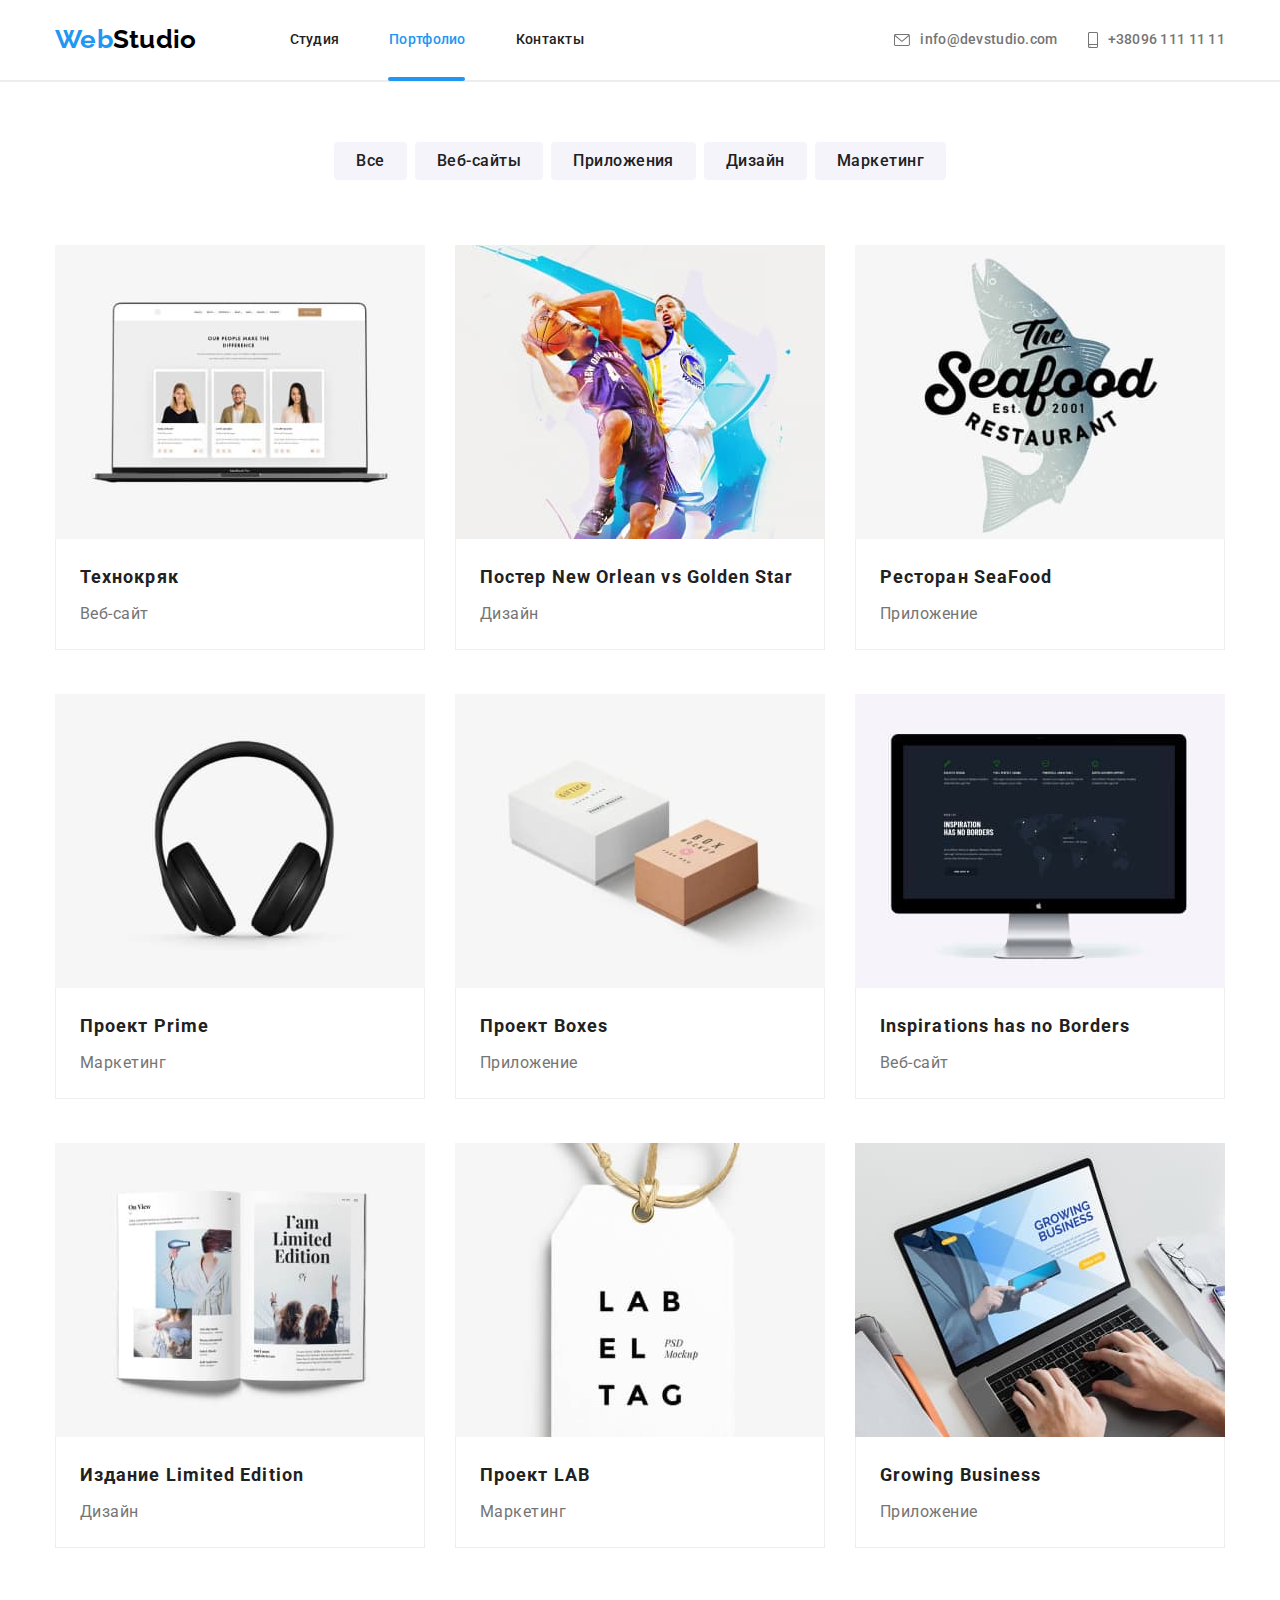
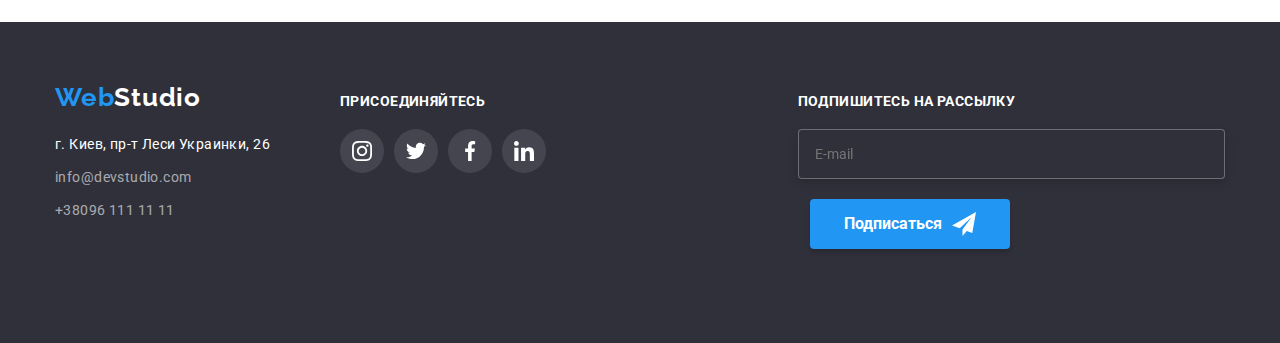
==== commit 56ca4a46: "link-current changed" ====
--- a/portfolio.html
+++ b/portfolio.html
@@ -48,14 +48,12 @@
             <nav class="nav">
               <ul class="nav-list">
                 <li class="nav-list__item">
-                  <a
-                    href="./index.html"
-                    class="nav-list__link nav-list__link--current"
-                    >Студия</a
-                  >
+                  <a href="./index.html" class="nav-list__link">Студия</a>
                 </li>
                 <li class="nav-list__item">
-                  <a href="./portfolio.html" class="nav-list__link"
+                  <a
+                    href="./portfolio.html"
+                    class="nav-list__link nav-list__link--current"
                     >Портфолио</a
                   >
                 </li>
--- a/css/main.min.css
+++ b/css/main.min.css
@@ -1,2 +1,2 @@
-body{font-family:"Roboto", sans-serif;background-color:#fff;color:#757575;font-weight:400;font-size:14px;line-height:1.71;letter-spacing:0.03em}.portfolio-body{background-color:#fff}h1,h2,h3,p{margin:0}ul{margin:0;padding:0;list-style:none}a{text-decoration:none}.container{margin-left:auto;margin-right:auto;padding:0 15px}@media screen and (min-width: 480px){.container{width:480px}}@media screen and (min-width: 768px){.container{width:768px}}@media screen and (min-width: 1200px){.container{width:1200px}}.visually-hidden{position:absolute;width:1px;height:1px;margin:-1px;border:0;padding:0;white-space:nowrap;-webkit-clip-path:inset(100%);clip-path:inset(100%);clip:rect(0 0 0 0);overflow:hidden}img{display:block;max-width:100%;height:auto}.site-logo{font-family:"Raleway";font-style:normal;font-weight:700;font-size:26px;color:#000}.logo{color:#2196f3}.header{position:relative;font-weight:500;font-size:14px;line-height:1.14;letter-spacing:0.02em;border-bottom:1px solid #ececec;background-color:#fff}.mobile-container{position:relative;display:-webkit-box;display:-ms-flexbox;display:flex;-webkit-box-align:center;-ms-flex-align:center;align-items:center;width:100%}.menu-container{display:none}@media (max-width: 767px){.menu-container{position:fixed;top:0;left:0;width:100%;height:100%;padding:48px 40px;margin:0;background-color:#fff;z-index:20}.menu-container.is-open{display:-webkit-box;display:-ms-flexbox;display:flex;-webkit-box-orient:vertical;-webkit-box-direction:normal;-ms-flex-direction:column;flex-direction:column;-webkit-box-pack:justify;-ms-flex-pack:justify;justify-content:space-between}}@media (min-width: 768px){.menu-container{display:-webkit-box;display:-ms-flexbox;display:flex;width:100%}}@media (min-width: 1200px){.menu-container{width:100%}}@media (max-width: 767px){.menu-socials{display:-webkit-box;display:-ms-flexbox;display:flex;-webkit-box-align:center;-ms-flex-align:center;align-items:center;list-style:none;padding:0;margin:0}}@media (min-width: 768px){.menu-socials{display:none}}.menu-socials__link{color:#2196f3;text-decoration:none}.menu-socials__item:not(:first-child){margin-left:20px}.menu-button{position:absolute;top:10px;right:15px;display:-webkit-inline-box;display:-ms-inline-flexbox;display:inline-flex;border:none;background-color:transparent;padding:0}@media screen and (min-width: 768px){.menu-button{display:none}}.menu-button .menu-button__icon--cross{display:none}.menu-button.is-open{z-index:30;position:fixed}.menu-button.is-open .menu-button__icon--menu{display:none}.menu-button.is-open .menu-button__icon--cross{display:block}@media (min-width: 768px){.menu-button.is-open{display:none}}.menu-button__icons{width:40px;height:40px;fill:currentColor}.menu-button__icons:hover,.menu-button__iconsfocus{fill:#2196f3}@media (min-width: 768px){.menu-button__icons{display:none}}@media (min-width: 768px){.nav{display:-webkit-box;display:-ms-flexbox;display:flex;-webkit-box-align:center;-ms-flex-align:center;align-items:center}}.nav-list{display:block;padding:0;margin:0;list-style:none;font-weight:500;font-size:40px;line-height:1.17;letter-spacing:0.02em;background-color:#fff;z-index:20}@media (min-width: 768px){.nav-list{display:-webkit-box;display:-ms-flexbox;display:flex;-webkit-box-pack:center;-ms-flex-pack:center;justify-content:center}}@media (max-width: 767px){.nav-list__item{margin-bottom:32px}}@media (min-width: 768px){.nav-list__item:not(:first-child){margin-left:50px}}.nav-list__link{position:relative;display:block;text-decoration:none;color:#212121;font-size:40px;line-height:1.17;letter-spacing:0.02em;-webkit-transition:color 250ms cubic-bezier(0.4, 0, 0.2, 1);transition:color 250ms cubic-bezier(0.4, 0, 0.2, 1)}.nav-list__link:hover,.nav-list__link:focus{color:#2196f3}@media (min-width: 768px){.nav-list__link{font-weight:500;font-size:14px;line-height:1.14;letter-spacing:0.02em;padding-top:32px;padding-bottom:32px;text-align:center}}.contacts-list{display:-webkit-box;display:-ms-flexbox;display:flex;list-style:none;padding:0;margin-top:0;margin-bottom:0}@media screen and (max-width: 767px){.contacts-list{-webkit-box-orient:vertical;-webkit-box-direction:reverse;-ms-flex-direction:column-reverse;flex-direction:column-reverse}}@media (min-width: 768px) and (max-width: 1199px){.contacts-list{-webkit-box-orient:vertical;-webkit-box-direction:normal;-ms-flex-direction:column;flex-direction:column;margin-left:auto;-webkit-box-pack:center;-ms-flex-pack:center;justify-content:center}}@media (min-width: 1200px){.contacts-list{display:-webkit-box;display:-ms-flexbox;display:flex;-webkit-box-align:center;-ms-flex-align:center;align-items:center;list-style:none;padding:0;margin-left:auto;margin-top:0;margin-bottom:0}}.contacts-list__link{font-weight:500;letter-spacing:0.02em;font-size:24px;line-height:1.16;color:#757575;text-decoration:none;-webkit-transition:color 250ms cubic-bezier(0.4, 0, 0.2, 1);transition:color 250ms cubic-bezier(0.4, 0, 0.2, 1)}.contacts-list__link:hover,.contacts-list__link:focus{color:#2196f3}@media (min-width: 768px){.contacts-list__link{display:-webkit-box;display:-ms-flexbox;display:flex;-webkit-box-orient:horizontal;-webkit-box-direction:reverse;-ms-flex-direction:row-reverse;flex-direction:row-reverse;-webkit-box-align:center;-ms-flex-align:center;align-items:center;font-size:14px;line-height:1.14}}@media (min-width: 1200px){.contacts-list__link{padding-top:32px;padding-bottom:32px}}@media (max-width: 767px){.contacts-list__link--phone{font-size:34px;line-height:1.17}}.nav-list__link--current{color:#2196f3}@media (min-width: 768px){.nav-list__link--current::after{content:"";position:absolute;display:block;width:100%;height:4px;margin:-1px;left:0;bottom:0;background-color:#2196f3;border-radius:2px}}.contacts-list__icon--mail{display:none}@media (min-width: 768px){.contacts-list__icon--mail{display:block;width:16px;height:12px;margin-right:10px;fill:currentColor;cursor:pointer}}.contacts-list__icon--phone{display:none}@media (min-width: 768px){.contacts-list__icon--phone{display:block;width:10px;height:16px;margin-right:10px;fill:currentColor;cursor:pointer}}@media (max-width: 767px){.contacts-list__item{margin-bottom:32px;margin-left:0}}@media (min-width: 768px){.contacts-list__item{display:-webkit-box;display:-ms-flexbox;display:flex;-webkit-box-align:center;-ms-flex-align:center;align-items:center}}@media (min-width: 768px) and (max-width: 1199px){.contacts-list__item:not(:last-child){margin-bottom:10px}}@media (min-width: 1200px){.contacts-list__item:not(:first-child){margin-left:30px}}.header__logo{padding-top:16px;padding-bottom:16px}@media (min-width: 768px){.header__logo{margin-right:88px}}@media (min-width: 1200px){.header__logo{margin-right:93px}}.hero{text-align:center;height:400px;padding:118px 0}@media screen and (max-width: 767px){.hero{background-image:-webkit-gradient(linear, left top, right top, from(#2f303a66), to(#2f303a66)),url(../images/img/hero-mobile.jpg);background-image:linear-gradient(to right, #2f303a66, #2f303a66),url(../images/img/hero-mobile.jpg);background-repeat:no-repeat;background-size:cover;background-position:center}}@media screen and (max-width: 767px) and (min-device-pixel-ratio: 2), screen and (max-width: 767px) and (-webkit-min-device-pixel-ratio: 2), screen and (max-width: 767px) and (min-resolution: 192dpi), screen and (max-width: 767px) and (min-resolution: 2dppx){.hero{background-image:-webkit-gradient(linear, left top, right top, from(#2f303a66), to(#2f303a66)),url(../images/img/hero-mobile@2x.jpg);background-image:linear-gradient(to right, #2f303a66, #2f303a66),url(../images/img/hero-mobile@2x.jpg)}}@media (min-width: 768px){.hero{padding:118px 0;background-image:-webkit-gradient(linear, left top, right top, from(#2f303a66), to(#2f303a66)),url(../images/img/hero-tablet.jpg);background-image:linear-gradient(to right, #2f303a66, #2f303a66),url(../images/img/hero-tablet.jpg);background-size:cover;background-position:center}}@media (min-width: 768px) and (min-device-pixel-ratio: 2), (min-width: 768px) and (-webkit-min-device-pixel-ratio: 2), (min-width: 768px) and (min-resolution: 192dpi), (min-width: 768px) and (min-resolution: 2dppx){.hero{background-image:-webkit-gradient(linear, left top, right top, from(#2f303a66), to(#2f303a66)),url(../images/img/hero-tablet@2x.jpg);background-image:linear-gradient(to right, #2f303a66, #2f303a66),url(../images/img/hero-tablet@2x.jpg);background-position:center;background-size:cover}}@media (min-width: 1200px){.hero{padding:200px 0;height:600px;background-image:-webkit-gradient(linear, left top, right top, from(#2f303a66), to(#2f303a66)),url(../images/img/hero-desctop.jpg);background-image:linear-gradient(to right, #2f303a66, #2f303a66),url(../images/img/hero-desctop.jpg);background-position:center;background-size:cover}}@media (min-width: 1200px) and (min-device-pixel-ratio: 2), (min-width: 1200px) and (-webkit-min-device-pixel-ratio: 2), (min-width: 1200px) and (min-resolution: 192dpi), (min-width: 1200px) and (min-resolution: 2dppx){.hero{background-image:-webkit-gradient(linear, left top, right top, from(#2f303a66), to(#2f303a66)),url(../images/img/hero-desctop@2x.jpg);background-image:linear-gradient(to right, #2f303a66, #2f303a66),url(../images/img/hero-desctop@2x.jpg);background-position:center;background-size:cover}}.hero__title{color:#fff;font-weight:900;font-size:44px;line-height:1.36;text-align:center;letter-spacing:0.06em;width:696px;margin:0 auto;margin-bottom:30px}@media screen and (max-width: 1199px){.hero__title{width:100%;font-size:26px;line-height:42px;text-align:center;letter-spacing:0.06em;text-transform:uppercase}}.button{display:block;margin:0 auto;border:none;border-radius:4px;min-width:200px;padding:11px 32px;background-color:#2196f3;color:#fff;font-family:inherit;font-weight:700;font-size:16px;line-height:1.88;letter-spacing:0.06em;cursor:pointer}.features{padding:60px 0}@media (min-width: 1200px){.features{padding:94px 0}}@media screen and (min-width: 768px) and (max-width: 1199px){.features__list{display:-webkit-box;display:-ms-flexbox;display:flex;-ms-flex-wrap:wrap;flex-wrap:wrap;margin:-15px}}@media screen and (min-width: 1200px){.features__list{display:-webkit-box;display:-ms-flexbox;display:flex}}@media screen and (max-width: 767px){.features__items:not(:last-child){margin-bottom:30px}}@media screen and (min-width: 768px){.features__items{-ms-flex-preferred-size:calc((100% - 4 * 15px) / 2);flex-basis:calc((100% - 4 * 15px) / 2);margin:15px}}.features__icon{display:-webkit-box;display:-ms-flexbox;display:flex;-webkit-box-align:center;-ms-flex-align:center;align-items:center;-webkit-box-pack:center;-ms-flex-pack:center;justify-content:center;background-color:#f5f4fa;width:100%;height:120px;margin-bottom:30px;border-radius:4px}.features__icon>svg{width:70px;height:70px}.features__title{text-align:center;font-size:14px;line-height:16px;margin-bottom:10px;color:#212121;font-weight:700;letter-spacing:0.03em}.work{padding-bottom:94px}.work__title{color:#212121;font-weight:700;font-size:36px;line-height:42px;text-align:center;letter-spacing:0.03em;margin-bottom:50px}.work__list{display:-webkit-box;display:-ms-flexbox;display:flex;-webkit-box-pack:justify;-ms-flex-pack:justify;justify-content:space-between;-webkit-box-align:center;-ms-flex-align:center;align-items:center}.work__thumb{position:relative}.work__bunner{width:370px;height:70px;position:absolute;background-color:rgba(47,48,58,0.8);bottom:0;display:-webkit-box;display:-ms-flexbox;display:flex;-webkit-box-align:center;-ms-flex-align:center;align-items:center;-webkit-box-pack:center;-ms-flex-pack:center;justify-content:center}.work__text{font-style:normal;font-weight:700;font-size:14px;line-height:1.14em;text-align:center;letter-spacing:0.03em;text-transform:uppercase;color:#fff}@media screen and (max-width: 1200px){.work{display:none}}.team{background-color:#f5f4fa;padding:60px 0}@media (min-width: 1200px){.team{padding:94px 0}}.team__title{color:#212121;font-weight:700;text-align:center;font-size:28px;line-height:33px;margin-bottom:30px}@media (min-width: 1200px){.team__title{font-size:36px;line-height:42px;letter-spacing:0.03em;margin-bottom:50px}}@media screen and (min-width: 768px){.team__list{display:-webkit-box;display:-ms-flexbox;display:flex;-webkit-box-orient:horizontal;-webkit-box-direction:normal;-ms-flex-direction:row;flex-direction:row;-ms-flex-wrap:wrap;flex-wrap:wrap;margin:-15px}}@media (min-width: 1200px){.team__list{-ms-flex-wrap:nowrap;flex-wrap:nowrap}}.team-card{background-color:#fff;-webkit-box-shadow:0px 1px 3px rgba(0,0,0,0.12),0px 1px 1px rgba(0,0,0,0.14),0px 2px 1px rgba(0,0,0,0.2);box-shadow:0px 1px 3px rgba(0,0,0,0.12),0px 1px 1px rgba(0,0,0,0.14),0px 2px 1px rgba(0,0,0,0.2);border-radius:0px 0px 4px 4px;text-align:center}@media screen and (max-width: 767px){.team-card:not(:last-child){margin-bottom:30px}}@media screen and (min-width: 768px){.team-card{-ms-flex-preferred-size:calc((100% - 4 * 15px) / 2);flex-basis:calc((100% - 4 * 15px) / 2);margin:15px}}.team-card__img{display:block;max-width:100%;height:auto}@media (max-width: 767px){.team-card__img{width:450px;height:460px}}@media (min-width: 768px){.team-card__img{width:354px;height:374px}}@media (min-width: 1200px){.team-card__img{width:270px;height:260px}}.team-card__thumb{padding:30px 0}.team-card__title{color:#212121;font-style:normal;font-weight:500;font-size:16px;line-height:19px;text-align:center;letter-spacing:0.03em;margin-bottom:10px}.team-card__text{font-style:normal;font-weight:400;font-size:16px;line-height:19px;text-align:center;letter-spacing:0.03em;margin-bottom:16px}.team-socials{display:-webkit-box;display:-ms-flexbox;display:flex;-webkit-box-pack:center;-ms-flex-pack:center;justify-content:center;-webkit-box-align:center;-ms-flex-align:center;align-items:center}.team-socials__item{width:44px;height:44px;display:-webkit-box;display:-ms-flexbox;display:flex;-webkit-box-pack:center;-ms-flex-pack:center;justify-content:center;-webkit-box-align:center;-ms-flex-align:center;align-items:center}.team-socials__item+.team-socials__item{margin-left:10px}.team-socials__link{display:-webkit-box;display:-ms-flexbox;display:flex;-webkit-box-pack:center;-ms-flex-pack:center;justify-content:center;-webkit-box-align:center;-ms-flex-align:center;align-items:center;width:44px;height:44px;background-color:#fff;color:#afb1b8;fill:currentColor;border-radius:50%;cursor:pointer;-webkit-transition:color 250ms cubic-bezier(0.4, 0, 0.2, 1),background-color 250ms cubic-bezier(0.4, 0, 0.2, 1);transition:color 250ms cubic-bezier(0.4, 0, 0.2, 1),background-color 250ms cubic-bezier(0.4, 0, 0.2, 1)}.team-socials__link:hover,.team-socials__link:focus{background-color:#2196f3;color:#fff;fill:currentColor;border-radius:50%}.icon{width:20px;height:20px}.clients{padding-top:60px;padding-bottom:60px}@media screen and (min-width: 1200px){.clients{padding-top:94px;padding-bottom:94px}}.clients__title{font-size:28px;line-height:33px;color:#212121;font-style:normal;font-weight:700;text-align:center;letter-spacing:0.03em;margin-bottom:30px}@media (min-width: 1200px){.clients__title{font-size:36px;line-height:42px;margin-bottom:50px}}.clients-list{display:-webkit-box;display:-ms-flexbox;display:flex;-ms-flex-wrap:wrap;flex-wrap:wrap;margin:-15px}@media (min-width: 1200px){.clients-list{-ms-flex-wrap:nowrap;flex-wrap:nowrap}}.clients-list__item{-ms-flex-preferred-size:calc((100% - 4 * 15px) / 2);flex-basis:calc((100% - 4 * 15px) / 2);margin:15px;height:92px}@media screen and (min-width: 768px){.clients-list__item{-ms-flex-preferred-size:calc((100% - 6 * 15px) / 3);flex-basis:calc((100% - 6 * 15px) / 3);margin:15px}}.clients-list__link{display:-webkit-box;display:-ms-flexbox;display:flex;-webkit-box-pack:center;-ms-flex-pack:center;justify-content:center;-webkit-box-align:center;-ms-flex-align:center;align-items:center;width:100%;height:100%;border:1px solid #afb1b8;-webkit-box-sizing:border-box;box-sizing:border-box;border-radius:4px;color:#afb1b8;fill:currentColor;cursor:pointer;-webkit-transition:border-color 250ms cubic-bezier(0.4, 0, 0.2, 1),color 250ms cubic-bezier(0.4, 0, 0.2, 1),background-color 250ms cubic-bezier(0.4, 0, 0.2, 1);transition:border-color 250ms cubic-bezier(0.4, 0, 0.2, 1),color 250ms cubic-bezier(0.4, 0, 0.2, 1),background-color 250ms cubic-bezier(0.4, 0, 0.2, 1)}.clients-list__link:hover,.clients-list__link:focus{background-color:#fff;border-color:#2196f3;color:#2196f3;fill:currentColor}.clients-list__icon{fill:currentColor;width:106px;height:60px}.footer{margin:0 auto;padding:60px 0;background-color:#2f303a}.footer__inner{display:-webkit-box;display:-ms-flexbox;display:flex}@media screen and (max-width: 767px){.footer__inner{text-align:center;-webkit-box-orient:vertical;-webkit-box-direction:normal;-ms-flex-direction:column;flex-direction:column}}@media screen and (min-width: 768px){.footer__inner{-ms-flex-wrap:wrap;flex-wrap:wrap;-webkit-box-pack:center;-ms-flex-pack:center;justify-content:center}}@media screen and (min-width: 1200px){.footer__inner{-webkit-box-align:baseline;-ms-flex-align:baseline;align-items:baseline}}.footer-nav{margin-bottom:60px}@media screen and (min-width: 1200px){.footer-nav{margin-right:70px}}.footer-nav .site-logo{display:block;margin-bottom:20px;font-style:normal;font-weight:700;font-size:26px;line-height:31px;letter-spacing:0.03em;color:#fff}.adress__item+.adress__item{margin-top:9px}.adress__text{font-style:normal;letter-spacing:0.03em;color:#fff;max-width:231px}.adress__mail{font-style:normal;letter-spacing:0.03em;color:rgba(255,255,255,0.6);max-width:231px;-webkit-transition:color 250ms cubic-bezier(0.4, 0, 0.2, 1);transition:color 250ms cubic-bezier(0.4, 0, 0.2, 1)}.adress__mail:hover,.adress__mail:focus{color:#2196f3}.adress__phone{font-style:normal;letter-spacing:0.03em;color:rgba(255,255,255,0.6);max-width:231px;-webkit-transition:color 250ms cubic-bezier(0.4, 0, 0.2, 1);transition:color 250ms cubic-bezier(0.4, 0, 0.2, 1)}.adress__phone:hover,.adress__phone:focus{color:#2196f3}@media screen and (min-width: 768px) and (max-width: 1199px){.footer-socials{margin-left:165px}}.footer-socials__title{color:#fff;font-style:normal;font-weight:700;font-size:14px;line-height:16px;letter-spacing:0.03em;text-transform:uppercase;margin-bottom:20px}.footer-socials__list{margin-bottom:0;display:-webkit-box;display:-ms-flexbox;display:flex;-webkit-box-orient:horizontal;-webkit-box-direction:normal;-ms-flex-direction:row;flex-direction:row;-webkit-box-align:center;-ms-flex-align:center;align-items:center;-webkit-box-pack:center;-ms-flex-pack:center;justify-content:center}@media screen and (max-width: 767px){.footer-socials__list{margin-bottom:60px}}.footer-socials__item{width:44px;height:44px}.footer-socials__item+.footer-socials__item{margin-left:10px}.footer-socials__link{display:-webkit-box;display:-ms-flexbox;display:flex;-webkit-box-pack:center;-ms-flex-pack:center;justify-content:center;-webkit-box-align:center;-ms-flex-align:center;align-items:center;width:44px;height:44px;background-color:rgba(255,255,255,0.1);color:#fff;fill:currentColor;cursor:pointer;border-radius:50%;-webkit-transition:color 250ms cubic-bezier(0.4, 0, 0.2, 1),background-color 250ms cubic-bezier(0.4, 0, 0.2, 1);transition:color 250ms cubic-bezier(0.4, 0, 0.2, 1),background-color 250ms cubic-bezier(0.4, 0, 0.2, 1)}.footer-socials__link:hover,.footer-socials__link:focus{background-color:#2196f3;color:#fff;fill:currentColor;border-radius:50%}.footer-socials__link .icon{width:20px;height:20px;fill:currentColor}@media screen and (min-width: 768px) and (max-width: 1199px){.footer-input{margin:0 auto}}@media screen and (min-width: 1200px){.footer-input{margin-left:auto}}@media screen and (min-width: 768px) and (max-width: 1199px){.footer-input__form{display:-webkit-box;display:-ms-flexbox;display:flex;-webkit-box-orient:vertical;-webkit-box-direction:normal;-ms-flex-direction:column;flex-direction:column;-webkit-box-align:center;-ms-flex-align:center;align-items:center}}.footer-input__label{display:block;font-style:normal;font-weight:700;font-size:14px;line-height:16px;letter-spacing:0.03em;text-transform:uppercase;margin-bottom:20px;color:#fff}.footer-input__mail{width:100%;height:50px;padding:15px 16px;border:1px solid rgba(255,255,255,0.3);-webkit-box-sizing:border-box;box-sizing:border-box;-webkit-filter:drop-shadow(0px 4px 4px rgba(0,0,0,0.15));filter:drop-shadow(0px 4px 4px rgba(0,0,0,0.15));border-radius:4px;background-color:#2f303a;margin-bottom:20px}@media screen and (min-width: 768px) and (max-width: 1199px){.footer-input__mail{width:450px}}.footer-submit{display:-webkit-inline-box;display:-ms-inline-flexbox;display:inline-flex;-webkit-box-align:center;-ms-flex-align:center;align-items:center;-webkit-box-pack:center;-ms-flex-pack:center;justify-content:center;width:200px;height:50px;background:#2196f3;-webkit-box-shadow:0px 4px 4px rgba(0,0,0,0.15);box-shadow:0px 4px 4px rgba(0,0,0,0.15);border-radius:4px;border:none;cursor:pointer;font-style:normal;font-weight:700;font-size:16px;line-height:30px;color:#fff;padding:0}@media screen and (min-width: 1200px){.footer-submit{margin-left:12px}}.footer-submit__icon{display:inline-block;width:24px;height:24px;color:#fff;fill:currentColor;margin-left:10px}.footer-submit__send{width:100%;height:100%}.modal{position:fixed;top:0;right:0;width:100%;height:100%;background-color:rgba(0,0,0,0.2);z-index:20;opacity:1;-webkit-transition:opacity 250ms cubic-bezier(0.4, 0, 0.2, 1);transition:opacity 250ms cubic-bezier(0.4, 0, 0.2, 1)}.modal.is-hidden{visibility:hidden;opacity:0;pointer-events:none}.modal.is-hidden .modal__inner{-webkit-transform:translate(-50%, -50%) scale(0.8);transform:translate(-50%, -50%) scale(0.8)}.modal__inner{position:absolute;top:50%;left:50%;-webkit-transform:translate(-50%, -50%) scale(1);transform:translate(-50%, -50%) scale(1);-webkit-transition:-webkit-transform 250ms cubic-bezier(0.4, 0, 0.2, 1);transition:-webkit-transform 250ms cubic-bezier(0.4, 0, 0.2, 1);transition:transform 250ms cubic-bezier(0.4, 0, 0.2, 1);transition:transform 250ms cubic-bezier(0.4, 0, 0.2, 1), -webkit-transform 250ms cubic-bezier(0.4, 0, 0.2, 1);width:450px;height:609px;padding:40px;background-color:#fff;-webkit-box-shadow:0px 1px 3px rgba(0,0,0,0.12),0px 1px 1px rgba(0,0,0,0.14),0px 2px 1px rgba(0,0,0,0.2);box-shadow:0px 1px 3px rgba(0,0,0,0.12),0px 1px 1px rgba(0,0,0,0.14),0px 2px 1px rgba(0,0,0,0.2);border-radius:4px}@media (min-width: 1200px){.modal__inner{width:528px;height:581px;padding:15px}}.modal-close{background:#fff;border-radius:50%;border:1px solid rgba(0,0,0,0.1);-webkit-box-sizing:border-box;box-sizing:border-box;width:30px;height:30px;position:absolute;top:8px;right:8px;cursor:pointer;color:black;fill:currentColor;-webkit-transition:fill 250ms cubic-bezier(0.4, 0, 0.2, 1);transition:fill 250ms cubic-bezier(0.4, 0, 0.2, 1)}.modal-close:hover .modal-close__icon,.modal-close:focus .modal-close__icon{background:#fff;color:#2196f3;fill:currentColor}.modal-close__icon{width:100%;height:100%}.modal-form__title{margin-bottom:12px;font-style:normal;font-weight:700;font-size:20px;line-height:1.15em;text-align:center;letter-spacing:0.03em;color:#212121}.modal-form__list{margin-bottom:20px;display:-webkit-box;display:-ms-flexbox;display:flex;-webkit-box-pack:center;-ms-flex-pack:center;justify-content:center;-webkit-box-align:center;-ms-flex-align:center;align-items:center;-webkit-box-orient:vertical;-webkit-box-direction:normal;-ms-flex-direction:column;flex-direction:column;padding:0;list-style:none}.modal-form__item{display:-webkit-box;display:-ms-flexbox;display:flex;list-style:none;font-weight:400;font-size:12px;line-height:1.16;letter-spacing:0.01em;color:#757575;margin-bottom:10px;width:410px}@media (min-width: 1200px){.modal-form__item{width:448px}}.modal-form__item:not(:last-child){margin-bottom:10px}.modal-form__label{position:relative;display:-webkit-box;display:-ms-flexbox;display:flex;-webkit-box-orient:vertical;-webkit-box-direction:normal;-ms-flex-direction:column;flex-direction:column;font-weight:400;font-size:12px;line-height:1.16;letter-spacing:0.01em}.modal-form__name{width:410px;height:40px;background:#fff;border:1px solid rgba(33,33,33,0.2);border-radius:4px;padding-left:42px;margin-top:4px}@media (min-width: 1200px){.modal-form__name{width:448px}}.modal-form__tel{width:410px;height:40px;background:#fff;border:1px solid rgba(33,33,33,0.2);border-radius:4px;padding-left:42px;margin-top:4px}@media (min-width: 1200px){.modal-form__tel{width:448px}}.modal-form__mail{width:410px;height:40px;background:#fff;border:1px solid rgba(33,33,33,0.2);border-radius:4px;padding-left:42px;margin-top:4px}@media (min-width: 1200px){.modal-form__mail{width:448px}}.modal-form__icon{position:absolute;width:15px;height:12px;bottom:14px;left:13px;-webkit-transition:fill 250ms cubic-bezier(0.4, 0, 0.2, 1);transition:fill 250ms cubic-bezier(0.4, 0, 0.2, 1)}.modal-form__label:focus-within>.modal-form__icon{color:#2196f3;fill:currentColor}.modal-form__item--textarea{display:-webkit-box;display:-ms-flexbox;display:flex;-webkit-box-orient:vertical;-webkit-box-direction:normal;-ms-flex-direction:column;flex-direction:column;color:#757575}.modal-form__textarea{display:block;width:410px;height:120px;font-size:14px;line-height:1.14;letter-spacing:0.01em;margin-top:4px;padding:16px 12px;resize:none;outline:none;border:1px solid rgba(33,33,33,0.2);border-radius:4px;-webkit-transition:border-color 250ms cubic-bezier(0.4, 0, 0.2, 1);transition:border-color 250ms cubic-bezier(0.4, 0, 0.2, 1)}@media (min-width: 1200px){.modal-form__textarea{width:448px}}.modal-form__label--textarea:focus-within .modal-form__textarea{border-color:#2196f3;fill:#2196f3}.textarea:focus-within{border-color:#2196f3}.modal-checkbox{position:relative;display:-webkit-box;display:-ms-flexbox;display:flex;-webkit-box-align:center;-ms-flex-align:center;align-items:center;-webkit-box-pack:center;-ms-flex-pack:center;justify-content:center;font-weight:400;font-size:14px;line-height:1.71;letter-spacing:0.03em;color:#757575;margin-bottom:30px}.modal-checkbox__input{-webkit-appearance:none;-moz-appearance:none;appearance:none}.modal-checkbox__icon{display:inline-block;width:16px;height:15px;margin-right:7px;border:2px solid #212121;border-radius:2px;-webkit-transition:background-color 250ms cubic-bezier(0.4, 0, 0.2, 1);transition:background-color 250ms cubic-bezier(0.4, 0, 0.2, 1)}.modal-checkbox__input:checked+.modal-checkbox__icon{background-position:center;background-origin:border-box;background-color:#2196f3;background-image:url(../images/check.svg);background-size:contain;border-color:#2196f3}.modal-checkbox__link{margin-left:6px;font-size:14px;line-height:1.71;letter-spacing:0.03em;color:#2196f3}.modal-button{display:-webkit-box;display:-ms-flexbox;display:flex;-webkit-box-pack:center;-ms-flex-pack:center;justify-content:center;-webkit-box-align:center;-ms-flex-align:center;align-items:center;width:200px;height:50px;margin:0 auto;font-weight:700;font-size:16px;line-height:1.87;letter-spacing:0.06em;cursor:pointer;color:#fff;background-color:#2196f3;-webkit-box-shadow:0px 4px 4px rgba(0,0,0,0.15);box-shadow:0px 4px 4px rgba(0,0,0,0.15);border-radius:4px;border:none}.portfolio{border-top:1px solid #eeeeee;padding-top:60px;padding-bottom:60px}.button-portfolio{padding:6px 22px;min-width:73px;margin-bottom:0;font-family:inherit;font-weight:500;font-size:16px;line-height:1.62;text-align:center;letter-spacing:0.03em;cursor:pointer;background-color:#f5f4fa;color:#212121;border:none;border-radius:4px;-webkit-transition:color 250ms cubic-bezier(0.4, 0, 0.2, 1),background-color 250ms cubic-bezier(0.4, 0, 0.2, 1),-webkit-box-shadow 250ms cubic-bezier(0.4, 0, 0.2, 1);transition:color 250ms cubic-bezier(0.4, 0, 0.2, 1),background-color 250ms cubic-bezier(0.4, 0, 0.2, 1),-webkit-box-shadow 250ms cubic-bezier(0.4, 0, 0.2, 1);transition:color 250ms cubic-bezier(0.4, 0, 0.2, 1),background-color 250ms cubic-bezier(0.4, 0, 0.2, 1),box-shadow 250ms cubic-bezier(0.4, 0, 0.2, 1);transition:color 250ms cubic-bezier(0.4, 0, 0.2, 1),background-color 250ms cubic-bezier(0.4, 0, 0.2, 1),box-shadow 250ms cubic-bezier(0.4, 0, 0.2, 1),-webkit-box-shadow 250ms cubic-bezier(0.4, 0, 0.2, 1)}.button-portfolio:hover,.button-portfolio:focus{color:#fff;background-color:#2196f3;-webkit-box-shadow:0px 3px 1px rgba(0,0,0,0.1),0px 1px 2px rgba(0,0,0,0.08),0px 2px 2px rgba(0,0,0,0.12);box-shadow:0px 3px 1px rgba(0,0,0,0.1),0px 1px 2px rgba(0,0,0,0.08),0px 2px 2px rgba(0,0,0,0.12)}.list-filters{display:-webkit-box;display:-ms-flexbox;display:flex;-ms-flex-wrap:wrap;flex-wrap:wrap;margin-bottom:40px}@media screen and (min-width: 768px){.list-filters{-webkit-box-pack:center;-ms-flex-pack:center;justify-content:center}}@media screen and (min-width: 1200px){.list-filters{-webkit-box-pack:center;-ms-flex-pack:center;justify-content:center;margin-bottom:50px}}.list-filters__item{margin-bottom:15px}.list-filters__item+.list-filters__item{margin-left:8px}@media screen and (min-width: 768px){.projects-list{margin-bottom:60px;display:-webkit-box;display:-ms-flexbox;display:flex}}@media screen and (min-width: 1200px){.projects-list{margin:-15px}}.projects-list__item{height:404px}.projects-list__item:not(:last-child){margin-bottom:30px}@media screen and (min-width: 768px){.projects-list__item:not(:nth-child(2n)){margin-right:30px}.projects-list__item:nth-child(9){margin-bottom:0}}@media screen and (min-width: 1200px){.projects-list__item{margin-bottom:0;margin:15px}.projects-list__item:not(:nth-child(3n+3)){margin-right:0}.projects-list__item:nth-child(7),.projects-list__item:nth-child(8),.projects-list__item:nth-child(9){margin-bottom:0}}.projects-list__img{display:block;width:100%;height:100%}.portfolio-info{padding:20px 24px;border-left:1px solid #eeeeee;border-bottom:1px solid #eeeeee;border-right:1px solid #eeeeee}.projects-list__link{display:block;-webkit-transition:-webkit-box-shadow 250ms cubic-bezier(0.4, 0, 0.2, 1);transition:-webkit-box-shadow 250ms cubic-bezier(0.4, 0, 0.2, 1);transition:box-shadow 250ms cubic-bezier(0.4, 0, 0.2, 1);transition:box-shadow 250ms cubic-bezier(0.4, 0, 0.2, 1), -webkit-box-shadow 250ms cubic-bezier(0.4, 0, 0.2, 1)}.projects-list__link:hover,.projects-list__link:focus{-webkit-box-shadow:0px 1px 1px rgba(0,0,0,0.12),0px 4px 4px rgba(0,0,0,0.06),1px 4px 6px rgba(0,0,0,0.16);box-shadow:0px 1px 1px rgba(0,0,0,0.12),0px 4px 4px rgba(0,0,0,0.06),1px 4px 6px rgba(0,0,0,0.16)}.projects-list__thumb{display:block;position:relative;overflow:hidden}.projects-overlay{width:100%;height:100%;position:absolute;content:"";background-color:rgba(33,150,243,0.9);-webkit-transform:translateY(0);transform:translateY(0);-webkit-transition:-webkit-transform 250ms cubic-bezier(0.4, 0, 0.2, 1);transition:-webkit-transform 250ms cubic-bezier(0.4, 0, 0.2, 1);transition:transform 250ms cubic-bezier(0.4, 0, 0.2, 1);transition:transform 250ms cubic-bezier(0.4, 0, 0.2, 1), -webkit-transform 250ms cubic-bezier(0.4, 0, 0.2, 1);opacity:1}.projects-list__link:hover .projects-overlay,.projects-list__link:focus .projects-overlay{-webkit-transform:translateY(-100%);transform:translateY(-100%);opacity:1}.projects-overlay__text{font-style:normal;font-weight:400;font-size:18px;line-height:1.55em;letter-spacing:0.03em;color:#fff;margin:63px 24px}.portfolio-info__title{height:36px;color:#212121;font-weight:700;font-size:18px;line-height:2;letter-spacing:0.06em;margin-bottom:4px}.portfolio-info__text{color:#757575;font-weight:400;font-size:16px;line-height:1.88;letter-spacing:0.03em}
+body{font-family:"Roboto", sans-serif;background-color:#fff;color:#757575;font-weight:400;font-size:14px;line-height:1.71;letter-spacing:0.03em}.portfolio-body{background-color:#fff}h1,h2,h3,p{margin:0}ul{margin:0;padding:0;list-style:none}a{text-decoration:none}.container{margin-left:auto;margin-right:auto;padding:0 15px}@media screen and (min-width: 480px){.container{width:480px}}@media screen and (min-width: 768px){.container{width:768px}}@media screen and (min-width: 1200px){.container{width:1200px}}.visually-hidden{position:absolute;width:1px;height:1px;margin:-1px;border:0;padding:0;white-space:nowrap;-webkit-clip-path:inset(100%);clip-path:inset(100%);clip:rect(0 0 0 0);overflow:hidden}img{display:block;max-width:100%;height:auto}.site-logo{font-family:"Raleway";font-style:normal;font-weight:700;font-size:26px;color:#000}.logo{color:#2196f3}.header{position:relative;font-weight:500;font-size:14px;line-height:1.14;letter-spacing:0.02em;border-bottom:1px solid #ececec;background-color:#fff}.mobile-container{position:relative;display:-webkit-box;display:-ms-flexbox;display:flex;-webkit-box-align:center;-ms-flex-align:center;align-items:center;width:100%}.menu-container{display:none}@media (max-width: 767px){.menu-container{position:fixed;top:0;left:0;width:100%;height:100%;padding:48px 40px;margin:0;background-color:#fff;z-index:20}.menu-container.is-open{display:-webkit-box;display:-ms-flexbox;display:flex;-webkit-box-orient:vertical;-webkit-box-direction:normal;-ms-flex-direction:column;flex-direction:column;-webkit-box-pack:justify;-ms-flex-pack:justify;justify-content:space-between}}@media (min-width: 768px){.menu-container{display:-webkit-box;display:-ms-flexbox;display:flex;width:100%}}@media (min-width: 1200px){.menu-container{width:100%}}@media (max-width: 767px){.menu-socials{display:-webkit-box;display:-ms-flexbox;display:flex;-webkit-box-align:center;-ms-flex-align:center;align-items:center;list-style:none;padding:0;margin:0}}@media (min-width: 768px){.menu-socials{display:none}}.menu-socials__link{color:#2196f3;text-decoration:none}.menu-socials__item:not(:first-child){margin-left:20px}.menu-button{position:absolute;top:10px;right:15px;display:-webkit-inline-box;display:-ms-inline-flexbox;display:inline-flex;border:none;background-color:transparent;padding:0}@media screen and (min-width: 768px){.menu-button{display:none}}.menu-button .menu-button__icon--cross{display:none}.menu-button.is-open{z-index:30;position:fixed}.menu-button.is-open .menu-button__icon--menu{display:none}.menu-button.is-open .menu-button__icon--cross{display:block}@media (min-width: 768px){.menu-button.is-open{display:none}}.menu-button__icons{width:40px;height:40px;fill:currentColor}.menu-button__icons:hover,.menu-button__iconsfocus{fill:#2196f3}@media (min-width: 768px){.menu-button__icons{display:none}}@media (min-width: 768px){.nav{display:-webkit-box;display:-ms-flexbox;display:flex;-webkit-box-align:center;-ms-flex-align:center;align-items:center}}.nav-list{display:block;padding:0;margin:0;list-style:none;font-weight:500;font-size:40px;line-height:1.17;letter-spacing:0.02em;background-color:#fff;z-index:20}@media (min-width: 768px){.nav-list{display:-webkit-box;display:-ms-flexbox;display:flex;-webkit-box-pack:center;-ms-flex-pack:center;justify-content:center}}@media (max-width: 767px){.nav-list__item{margin-bottom:32px}}@media (min-width: 768px){.nav-list__item:not(:first-child){margin-left:50px}}.nav-list__link{position:relative;display:block;text-decoration:none;color:#212121;font-size:40px;line-height:1.17;letter-spacing:0.02em;-webkit-transition:color 250ms cubic-bezier(0.4, 0, 0.2, 1);transition:color 250ms cubic-bezier(0.4, 0, 0.2, 1)}.nav-list__link:hover,.nav-list__link:focus{color:#2196f3}@media (min-width: 768px){.nav-list__link{font-weight:500;font-size:14px;line-height:1.14;letter-spacing:0.02em;padding-top:32px;padding-bottom:32px;text-align:center}}.contacts-list{display:-webkit-box;display:-ms-flexbox;display:flex;list-style:none;padding:0;margin-top:0;margin-bottom:0}@media screen and (max-width: 767px){.contacts-list{-webkit-box-orient:vertical;-webkit-box-direction:reverse;-ms-flex-direction:column-reverse;flex-direction:column-reverse}}@media (min-width: 768px) and (max-width: 1199px){.contacts-list{-webkit-box-orient:vertical;-webkit-box-direction:normal;-ms-flex-direction:column;flex-direction:column;margin-left:auto;-webkit-box-pack:center;-ms-flex-pack:center;justify-content:center}}@media (min-width: 1200px){.contacts-list{display:-webkit-box;display:-ms-flexbox;display:flex;-webkit-box-align:center;-ms-flex-align:center;align-items:center;list-style:none;padding:0;margin-left:auto;margin-top:0;margin-bottom:0}}.contacts-list__link{font-weight:500;letter-spacing:0.02em;font-size:24px;line-height:1.16;color:#757575;text-decoration:none;-webkit-transition:color 250ms cubic-bezier(0.4, 0, 0.2, 1);transition:color 250ms cubic-bezier(0.4, 0, 0.2, 1)}.contacts-list__link:hover,.contacts-list__link:focus{color:#2196f3}@media (min-width: 768px){.contacts-list__link{display:-webkit-box;display:-ms-flexbox;display:flex;-webkit-box-orient:horizontal;-webkit-box-direction:reverse;-ms-flex-direction:row-reverse;flex-direction:row-reverse;-webkit-box-align:center;-ms-flex-align:center;align-items:center;font-size:14px;line-height:1.14}}@media (min-width: 1200px){.contacts-list__link{padding-top:32px;padding-bottom:32px}}@media (max-width: 767px){.contacts-list__link--phone{font-size:34px;line-height:1.17}}.nav-list__link--current{color:#2196f3}@media (min-width: 768px){.nav-list__link--current::after{content:"";position:absolute;display:block;width:100%;height:4px;margin:-1px;left:0;bottom:0;background-color:#2196f3;border-radius:2px}}.contacts-list__icon--mail{display:none}@media (min-width: 768px){.contacts-list__icon--mail{display:block;width:16px;height:12px;margin-right:10px;fill:currentColor;cursor:pointer}}.contacts-list__icon--phone{display:none}@media (min-width: 768px){.contacts-list__icon--phone{display:block;width:10px;height:16px;margin-right:10px;fill:currentColor;cursor:pointer}}@media (max-width: 767px){.contacts-list__item{margin-bottom:32px;margin-left:0}}@media (min-width: 768px){.contacts-list__item{display:-webkit-box;display:-ms-flexbox;display:flex;-webkit-box-align:center;-ms-flex-align:center;align-items:center}}@media (min-width: 768px) and (max-width: 1199px){.contacts-list__item:not(:last-child){margin-bottom:10px}}@media (min-width: 1200px){.contacts-list__item:not(:first-child){margin-left:30px}}.header__logo{padding-top:16px;padding-bottom:16px}@media (min-width: 768px){.header__logo{margin-right:88px}}@media (min-width: 1200px){.header__logo{margin-right:93px}}.hero{text-align:center;height:400px;padding:118px 0}@media screen and (max-width: 767px){.hero{background-image:-webkit-gradient(linear, left top, right top, from(#2f303a66), to(#2f303a66)),url(../images/img/hero-mobile.jpg);background-image:linear-gradient(to right, #2f303a66, #2f303a66),url(../images/img/hero-mobile.jpg);background-repeat:no-repeat;background-size:cover;background-position:center}}@media screen and (max-width: 767px) and (min-device-pixel-ratio: 2), screen and (max-width: 767px) and (-webkit-min-device-pixel-ratio: 2), screen and (max-width: 767px) and (min-resolution: 192dpi), screen and (max-width: 767px) and (min-resolution: 2dppx){.hero{background-image:-webkit-gradient(linear, left top, right top, from(#2f303a66), to(#2f303a66)),url(../images/img/hero-mobile@2x.jpg);background-image:linear-gradient(to right, #2f303a66, #2f303a66),url(../images/img/hero-mobile@2x.jpg)}}@media (min-width: 768px){.hero{padding:118px 0;background-image:-webkit-gradient(linear, left top, right top, from(#2f303a66), to(#2f303a66)),url(../images/img/hero-tablet.jpg);background-image:linear-gradient(to right, #2f303a66, #2f303a66),url(../images/img/hero-tablet.jpg);background-size:cover;background-position:center}}@media (min-width: 768px) and (min-device-pixel-ratio: 2), (min-width: 768px) and (-webkit-min-device-pixel-ratio: 2), (min-width: 768px) and (min-resolution: 192dpi), (min-width: 768px) and (min-resolution: 2dppx){.hero{background-image:-webkit-gradient(linear, left top, right top, from(#2f303a66), to(#2f303a66)),url(../images/img/hero-tablet@2x.jpg);background-image:linear-gradient(to right, #2f303a66, #2f303a66),url(../images/img/hero-tablet@2x.jpg);background-position:center;background-size:cover}}@media (min-width: 1200px){.hero{padding:200px 0;height:600px;background-image:-webkit-gradient(linear, left top, right top, from(#2f303a66), to(#2f303a66)),url(../images/img/hero-desctop.jpg);background-image:linear-gradient(to right, #2f303a66, #2f303a66),url(../images/img/hero-desctop.jpg);background-position:center;background-size:cover}}@media (min-width: 1200px) and (min-device-pixel-ratio: 2), (min-width: 1200px) and (-webkit-min-device-pixel-ratio: 2), (min-width: 1200px) and (min-resolution: 192dpi), (min-width: 1200px) and (min-resolution: 2dppx){.hero{background-image:-webkit-gradient(linear, left top, right top, from(#2f303a66), to(#2f303a66)),url(../images/img/hero-desctop@2x.jpg);background-image:linear-gradient(to right, #2f303a66, #2f303a66),url(../images/img/hero-desctop@2x.jpg);background-position:center;background-size:cover}}.hero__title{color:#fff;font-weight:900;font-size:44px;line-height:1.36;text-align:center;letter-spacing:0.06em;width:696px;margin:0 auto;margin-bottom:30px}@media screen and (max-width: 1199px){.hero__title{width:100%;font-size:26px;line-height:42px;text-align:center;letter-spacing:0.06em;text-transform:uppercase}}.button{display:block;margin:0 auto;border:none;border-radius:4px;min-width:200px;padding:11px 32px;background-color:#2196f3;color:#fff;font-family:inherit;font-weight:700;font-size:16px;line-height:1.88;letter-spacing:0.06em;cursor:pointer}.features{padding:60px 0}@media (min-width: 1200px){.features{padding:94px 0}}@media screen and (min-width: 768px) and (max-width: 1199px){.features__list{display:-webkit-box;display:-ms-flexbox;display:flex;-ms-flex-wrap:wrap;flex-wrap:wrap;margin:-15px}}@media screen and (min-width: 1200px){.features__list{display:-webkit-box;display:-ms-flexbox;display:flex}}@media screen and (max-width: 767px){.features__items:not(:last-child){margin-bottom:30px}}@media screen and (min-width: 768px){.features__items{-ms-flex-preferred-size:calc((100% - 4 * 15px) / 2);flex-basis:calc((100% - 4 * 15px) / 2);margin:15px}}.features__icon{display:-webkit-box;display:-ms-flexbox;display:flex;-webkit-box-align:center;-ms-flex-align:center;align-items:center;-webkit-box-pack:center;-ms-flex-pack:center;justify-content:center;background-color:#f5f4fa;width:100%;height:120px;margin-bottom:30px;border-radius:4px}.features__icon>svg{width:70px;height:70px}.features__title{text-align:center;font-size:14px;line-height:16px;margin-bottom:10px;color:#212121;font-weight:700;letter-spacing:0.03em}.work{padding-bottom:94px}.work__title{color:#212121;font-weight:700;font-size:36px;line-height:42px;text-align:center;letter-spacing:0.03em;margin-bottom:50px}.work__list{display:-webkit-box;display:-ms-flexbox;display:flex;-webkit-box-pack:justify;-ms-flex-pack:justify;justify-content:space-between;-webkit-box-align:center;-ms-flex-align:center;align-items:center}.work__thumb{position:relative}.work__bunner{width:370px;height:70px;position:absolute;background-color:rgba(47,48,58,0.8);bottom:0;display:-webkit-box;display:-ms-flexbox;display:flex;-webkit-box-align:center;-ms-flex-align:center;align-items:center;-webkit-box-pack:center;-ms-flex-pack:center;justify-content:center}.work__text{font-style:normal;font-weight:700;font-size:14px;line-height:1.14em;text-align:center;letter-spacing:0.03em;text-transform:uppercase;color:#fff}@media screen and (max-width: 1200px){.work{display:none}}.team{background-color:#f5f4fa;padding:60px 0}@media (min-width: 1200px){.team{padding:94px 0}}.team__title{color:#212121;font-weight:700;text-align:center;font-size:28px;line-height:33px;margin-bottom:30px}@media (min-width: 1200px){.team__title{font-size:36px;line-height:42px;letter-spacing:0.03em;margin-bottom:50px}}@media screen and (min-width: 768px){.team__list{display:-webkit-box;display:-ms-flexbox;display:flex;-webkit-box-orient:horizontal;-webkit-box-direction:normal;-ms-flex-direction:row;flex-direction:row;-ms-flex-wrap:wrap;flex-wrap:wrap;margin:-15px}}@media (min-width: 1200px){.team__list{-ms-flex-wrap:nowrap;flex-wrap:nowrap}}.team-card{background-color:#fff;-webkit-box-shadow:0px 1px 3px rgba(0,0,0,0.12),0px 1px 1px rgba(0,0,0,0.14),0px 2px 1px rgba(0,0,0,0.2);box-shadow:0px 1px 3px rgba(0,0,0,0.12),0px 1px 1px rgba(0,0,0,0.14),0px 2px 1px rgba(0,0,0,0.2);border-radius:0px 0px 4px 4px;text-align:center}@media screen and (max-width: 767px){.team-card:not(:last-child){margin-bottom:30px}}@media screen and (min-width: 768px){.team-card{-ms-flex-preferred-size:calc((100% - 4 * 15px) / 2);flex-basis:calc((100% - 4 * 15px) / 2);margin:15px}}.team-card__img{display:block;max-width:100%;height:auto}@media (max-width: 767px){.team-card__img{width:450px;height:460px}}@media (min-width: 768px){.team-card__img{width:354px;height:374px}}@media (min-width: 1200px){.team-card__img{width:270px;height:260px}}.team-card__thumb{padding:30px 0}.team-card__title{color:#212121;font-style:normal;font-weight:500;font-size:16px;line-height:19px;text-align:center;letter-spacing:0.03em;margin-bottom:10px}.team-card__text{font-style:normal;font-weight:400;font-size:16px;line-height:19px;text-align:center;letter-spacing:0.03em;margin-bottom:16px}.team-socials{display:-webkit-box;display:-ms-flexbox;display:flex;-webkit-box-pack:center;-ms-flex-pack:center;justify-content:center;-webkit-box-align:center;-ms-flex-align:center;align-items:center}.team-socials__item{width:44px;height:44px;display:-webkit-box;display:-ms-flexbox;display:flex;-webkit-box-pack:center;-ms-flex-pack:center;justify-content:center;-webkit-box-align:center;-ms-flex-align:center;align-items:center}.team-socials__item+.team-socials__item{margin-left:10px}.team-socials__link{display:-webkit-box;display:-ms-flexbox;display:flex;-webkit-box-pack:center;-ms-flex-pack:center;justify-content:center;-webkit-box-align:center;-ms-flex-align:center;align-items:center;width:44px;height:44px;background-color:#fff;color:#afb1b8;fill:currentColor;border-radius:50%;cursor:pointer;-webkit-transition:color 250ms cubic-bezier(0.4, 0, 0.2, 1),background-color 250ms cubic-bezier(0.4, 0, 0.2, 1);transition:color 250ms cubic-bezier(0.4, 0, 0.2, 1),background-color 250ms cubic-bezier(0.4, 0, 0.2, 1)}.team-socials__link:hover,.team-socials__link:focus{background-color:#2196f3;color:#fff;fill:currentColor;border-radius:50%}.icon{width:20px;height:20px}.clients{padding-top:60px;padding-bottom:60px}@media screen and (min-width: 1200px){.clients{padding-top:94px;padding-bottom:94px}}.clients__title{font-size:28px;line-height:33px;color:#212121;font-style:normal;font-weight:700;text-align:center;letter-spacing:0.03em;margin-bottom:30px}@media (min-width: 1200px){.clients__title{font-size:36px;line-height:42px;margin-bottom:50px}}.clients-list{display:-webkit-box;display:-ms-flexbox;display:flex;-ms-flex-wrap:wrap;flex-wrap:wrap;margin:-15px}@media (min-width: 1200px){.clients-list{-ms-flex-wrap:nowrap;flex-wrap:nowrap}}.clients-list__item{-ms-flex-preferred-size:calc((100% - 4 * 15px) / 2);flex-basis:calc((100% - 4 * 15px) / 2);margin:15px;height:92px}@media screen and (min-width: 768px){.clients-list__item{-ms-flex-preferred-size:calc((100% - 6 * 15px) / 3);flex-basis:calc((100% - 6 * 15px) / 3);margin:15px}}.clients-list__link{display:-webkit-box;display:-ms-flexbox;display:flex;-webkit-box-pack:center;-ms-flex-pack:center;justify-content:center;-webkit-box-align:center;-ms-flex-align:center;align-items:center;width:100%;height:100%;border:1px solid #afb1b8;-webkit-box-sizing:border-box;box-sizing:border-box;border-radius:4px;color:#afb1b8;fill:currentColor;cursor:pointer;-webkit-transition:border-color 250ms cubic-bezier(0.4, 0, 0.2, 1),color 250ms cubic-bezier(0.4, 0, 0.2, 1),background-color 250ms cubic-bezier(0.4, 0, 0.2, 1);transition:border-color 250ms cubic-bezier(0.4, 0, 0.2, 1),color 250ms cubic-bezier(0.4, 0, 0.2, 1),background-color 250ms cubic-bezier(0.4, 0, 0.2, 1)}.clients-list__link:hover,.clients-list__link:focus{background-color:#fff;border-color:#2196f3;color:#2196f3;fill:currentColor}.clients-list__icon{fill:currentColor;width:106px;height:60px}.footer{margin:0 auto;padding:60px 0;background-color:#2f303a}.footer__inner{display:-webkit-box;display:-ms-flexbox;display:flex}@media screen and (max-width: 767px){.footer__inner{text-align:center;-webkit-box-orient:vertical;-webkit-box-direction:normal;-ms-flex-direction:column;flex-direction:column}}@media screen and (min-width: 768px){.footer__inner{-ms-flex-wrap:wrap;flex-wrap:wrap;-webkit-box-pack:center;-ms-flex-pack:center;justify-content:center}}@media screen and (min-width: 1200px){.footer__inner{-webkit-box-align:baseline;-ms-flex-align:baseline;align-items:baseline}}.footer-nav{margin-bottom:60px}@media screen and (min-width: 1200px){.footer-nav{margin-right:70px}}.footer-nav .site-logo{display:block;margin-bottom:20px;font-style:normal;font-weight:700;font-size:26px;line-height:31px;letter-spacing:0.03em;color:#fff}.adress__item+.adress__item{margin-top:9px}.adress__text{font-style:normal;letter-spacing:0.03em;color:#fff;max-width:231px}.adress__mail{font-style:normal;letter-spacing:0.03em;color:rgba(255,255,255,0.6);max-width:231px;-webkit-transition:color 250ms cubic-bezier(0.4, 0, 0.2, 1);transition:color 250ms cubic-bezier(0.4, 0, 0.2, 1)}.adress__mail:hover,.adress__mail:focus{color:#2196f3}.adress__phone{font-style:normal;letter-spacing:0.03em;color:rgba(255,255,255,0.6);max-width:231px;-webkit-transition:color 250ms cubic-bezier(0.4, 0, 0.2, 1);transition:color 250ms cubic-bezier(0.4, 0, 0.2, 1)}.adress__phone:hover,.adress__phone:focus{color:#2196f3}@media screen and (min-width: 768px) and (max-width: 1199px){.footer-socials{margin-left:165px}}.footer-socials__title{color:#fff;font-style:normal;font-weight:700;font-size:14px;line-height:16px;letter-spacing:0.03em;text-transform:uppercase;margin-bottom:20px}.footer-socials__list{margin-bottom:0;display:-webkit-box;display:-ms-flexbox;display:flex;-webkit-box-orient:horizontal;-webkit-box-direction:normal;-ms-flex-direction:row;flex-direction:row;-webkit-box-align:center;-ms-flex-align:center;align-items:center;-webkit-box-pack:center;-ms-flex-pack:center;justify-content:center}@media screen and (max-width: 767px){.footer-socials__list{margin-bottom:60px}}.footer-socials__item{width:44px;height:44px}.footer-socials__item+.footer-socials__item{margin-left:10px}.footer-socials__link{display:-webkit-box;display:-ms-flexbox;display:flex;-webkit-box-pack:center;-ms-flex-pack:center;justify-content:center;-webkit-box-align:center;-ms-flex-align:center;align-items:center;width:44px;height:44px;background-color:rgba(255,255,255,0.1);color:#fff;fill:currentColor;cursor:pointer;border-radius:50%;-webkit-transition:color 250ms cubic-bezier(0.4, 0, 0.2, 1),background-color 250ms cubic-bezier(0.4, 0, 0.2, 1);transition:color 250ms cubic-bezier(0.4, 0, 0.2, 1),background-color 250ms cubic-bezier(0.4, 0, 0.2, 1)}.footer-socials__link:hover,.footer-socials__link:focus{background-color:#2196f3;color:#fff;fill:currentColor;border-radius:50%}.footer-socials__link .icon{width:20px;height:20px;fill:currentColor}@media screen and (min-width: 768px) and (max-width: 1199px){.footer-input{margin:0 auto}}@media screen and (min-width: 1200px){.footer-input{margin-left:auto}}@media screen and (min-width: 768px) and (max-width: 1199px){.footer-input__form{display:-webkit-box;display:-ms-flexbox;display:flex;-webkit-box-orient:vertical;-webkit-box-direction:normal;-ms-flex-direction:column;flex-direction:column;-webkit-box-align:center;-ms-flex-align:center;align-items:center}}.footer-input__label{display:block;font-style:normal;font-weight:700;font-size:14px;line-height:16px;letter-spacing:0.03em;text-transform:uppercase;margin-bottom:20px;color:#fff}.footer-input__mail{width:100%;height:50px;padding:15px 16px;border:1px solid rgba(255,255,255,0.3);-webkit-box-sizing:border-box;box-sizing:border-box;-webkit-filter:drop-shadow(0px 4px 4px rgba(0,0,0,0.15));filter:drop-shadow(0px 4px 4px rgba(0,0,0,0.15));border-radius:4px;background-color:#2f303a;margin-bottom:20px}@media screen and (min-width: 768px) and (max-width: 1199px){.footer-input__mail{width:450px}}.footer-submit{display:-webkit-inline-box;display:-ms-inline-flexbox;display:inline-flex;-webkit-box-align:center;-ms-flex-align:center;align-items:center;-webkit-box-pack:center;-ms-flex-pack:center;justify-content:center;width:200px;height:50px;background:#2196f3;-webkit-box-shadow:0px 4px 4px rgba(0,0,0,0.15);box-shadow:0px 4px 4px rgba(0,0,0,0.15);border-radius:4px;border:none;cursor:pointer;font-style:normal;font-weight:700;font-size:16px;line-height:30px;color:#fff;padding:0}@media screen and (min-width: 1200px){.footer-submit{margin-left:12px}}.footer-submit__icon{display:inline-block;width:24px;height:24px;color:#fff;fill:currentColor;margin-left:10px}.footer-submit__send{width:100%;height:100%}.modal{position:fixed;top:0;right:0;width:100%;height:100%;background-color:rgba(0,0,0,0.2);z-index:20;opacity:1;-webkit-transition:opacity 250ms cubic-bezier(0.4, 0, 0.2, 1);transition:opacity 250ms cubic-bezier(0.4, 0, 0.2, 1)}.modal.is-hidden{visibility:hidden;opacity:0;pointer-events:none}.modal.is-hidden .modal__inner{-webkit-transform:translate(-50%, -50%) scale(0.8);transform:translate(-50%, -50%) scale(0.8)}.modal__inner{position:absolute;top:50%;left:50%;-webkit-transform:translate(-50%, -50%) scale(1);transform:translate(-50%, -50%) scale(1);-webkit-transition:-webkit-transform 250ms cubic-bezier(0.4, 0, 0.2, 1);transition:-webkit-transform 250ms cubic-bezier(0.4, 0, 0.2, 1);transition:transform 250ms cubic-bezier(0.4, 0, 0.2, 1);transition:transform 250ms cubic-bezier(0.4, 0, 0.2, 1), -webkit-transform 250ms cubic-bezier(0.4, 0, 0.2, 1);width:450px;height:609px;padding:40px;background-color:#fff;-webkit-box-shadow:0px 1px 3px rgba(0,0,0,0.12),0px 1px 1px rgba(0,0,0,0.14),0px 2px 1px rgba(0,0,0,0.2);box-shadow:0px 1px 3px rgba(0,0,0,0.12),0px 1px 1px rgba(0,0,0,0.14),0px 2px 1px rgba(0,0,0,0.2);border-radius:4px}@media (min-width: 1200px){.modal__inner{width:528px;height:581px;padding:15px}}.modal-close{background:#fff;border-radius:50%;border:1px solid rgba(0,0,0,0.1);-webkit-box-sizing:border-box;box-sizing:border-box;width:30px;height:30px;position:absolute;top:8px;right:8px;cursor:pointer;color:black;fill:currentColor;-webkit-transition:fill 250ms cubic-bezier(0.4, 0, 0.2, 1);transition:fill 250ms cubic-bezier(0.4, 0, 0.2, 1)}.modal-close:hover .modal-close__icon,.modal-close:focus .modal-close__icon{background:#fff;color:#2196f3;fill:currentColor}.modal-close__icon{width:100%;height:100%}.modal-form__title{margin-bottom:12px;font-style:normal;font-weight:700;font-size:20px;line-height:1.15em;text-align:center;letter-spacing:0.03em;color:#212121}.modal-form__list{margin-bottom:20px;display:-webkit-box;display:-ms-flexbox;display:flex;-webkit-box-pack:center;-ms-flex-pack:center;justify-content:center;-webkit-box-align:center;-ms-flex-align:center;align-items:center;-webkit-box-orient:vertical;-webkit-box-direction:normal;-ms-flex-direction:column;flex-direction:column;padding:0;list-style:none}.modal-form__item{display:-webkit-box;display:-ms-flexbox;display:flex;list-style:none;font-weight:400;font-size:12px;line-height:1.16;letter-spacing:0.01em;color:#757575;margin-bottom:10px;width:410px}@media (min-width: 1200px){.modal-form__item{width:448px}}.modal-form__item:not(:last-child){margin-bottom:10px}.modal-form__label{position:relative;display:-webkit-box;display:-ms-flexbox;display:flex;-webkit-box-orient:vertical;-webkit-box-direction:normal;-ms-flex-direction:column;flex-direction:column;font-weight:400;font-size:12px;line-height:1.16;letter-spacing:0.01em}.modal-form__name{width:410px;height:40px;background:#fff;border:1px solid rgba(33,33,33,0.2);border-radius:4px;padding-left:42px;margin-top:4px}@media (min-width: 1200px){.modal-form__name{width:448px}}.modal-form__tel{width:410px;height:40px;background:#fff;border:1px solid rgba(33,33,33,0.2);border-radius:4px;padding-left:42px;margin-top:4px}@media (min-width: 1200px){.modal-form__tel{width:448px}}.modal-form__mail{width:410px;height:40px;background:#fff;border:1px solid rgba(33,33,33,0.2);border-radius:4px;padding-left:42px;margin-top:4px}@media (min-width: 1200px){.modal-form__mail{width:448px}}.modal-form__icon{position:absolute;width:15px;height:12px;bottom:14px;left:13px;-webkit-transition:fill 250ms cubic-bezier(0.4, 0, 0.2, 1);transition:fill 250ms cubic-bezier(0.4, 0, 0.2, 1)}.modal-form__label:focus-within>.modal-form__icon{color:#2196f3;fill:currentColor}.modal-form__item--textarea{display:-webkit-box;display:-ms-flexbox;display:flex;-webkit-box-orient:vertical;-webkit-box-direction:normal;-ms-flex-direction:column;flex-direction:column;color:#757575}.modal-form__textarea{display:block;width:410px;height:120px;font-size:14px;line-height:1.14;letter-spacing:0.01em;margin-top:4px;padding:16px 12px;resize:none;outline:none;border:1px solid rgba(33,33,33,0.2);border-radius:4px;-webkit-transition:border-color 250ms cubic-bezier(0.4, 0, 0.2, 1);transition:border-color 250ms cubic-bezier(0.4, 0, 0.2, 1)}@media (min-width: 1200px){.modal-form__textarea{width:448px}}.modal-form__label--textarea:focus-within .modal-form__textarea{border-color:#2196f3;fill:#2196f3}.textarea:focus-within{border-color:#2196f3}.modal-checkbox{position:relative;display:-webkit-box;display:-ms-flexbox;display:flex;-webkit-box-align:center;-ms-flex-align:center;align-items:center;-webkit-box-pack:center;-ms-flex-pack:center;justify-content:center;font-weight:400;font-size:14px;line-height:1.71;letter-spacing:0.03em;color:#757575;margin-bottom:30px}.modal-checkbox__input{-webkit-appearance:none;-moz-appearance:none;appearance:none}.modal-checkbox__icon{display:inline-block;width:16px;height:15px;margin-right:7px;border:2px solid #212121;border-radius:2px;-webkit-transition:background-color 250ms cubic-bezier(0.4, 0, 0.2, 1);transition:background-color 250ms cubic-bezier(0.4, 0, 0.2, 1)}.modal-checkbox__input:checked+.modal-checkbox__icon{background-position:center;background-origin:border-box;background-color:#2196f3;background-image:url(../images/check.svg);background-size:contain;border-color:#2196f3}.modal-checkbox__link{margin-left:6px;font-size:14px;line-height:1.71;letter-spacing:0.03em;color:#2196f3}.modal-button{display:-webkit-box;display:-ms-flexbox;display:flex;-webkit-box-pack:center;-ms-flex-pack:center;justify-content:center;-webkit-box-align:center;-ms-flex-align:center;align-items:center;width:200px;height:50px;margin:0 auto;font-weight:700;font-size:16px;line-height:1.87;letter-spacing:0.06em;cursor:pointer;color:#fff;background-color:#2196f3;-webkit-box-shadow:0px 4px 4px rgba(0,0,0,0.15);box-shadow:0px 4px 4px rgba(0,0,0,0.15);border-radius:4px;border:none}.portfolio{border-top:1px solid #eeeeee;padding-top:60px;padding-bottom:60px}.button-portfolio{padding:6px 22px;min-width:73px;margin-bottom:0;font-family:inherit;font-weight:500;font-size:16px;line-height:1.62;text-align:center;letter-spacing:0.03em;cursor:pointer;background-color:#f5f4fa;color:#212121;border:none;border-radius:4px;-webkit-transition:color 250ms cubic-bezier(0.4, 0, 0.2, 1),background-color 250ms cubic-bezier(0.4, 0, 0.2, 1),-webkit-box-shadow 250ms cubic-bezier(0.4, 0, 0.2, 1);transition:color 250ms cubic-bezier(0.4, 0, 0.2, 1),background-color 250ms cubic-bezier(0.4, 0, 0.2, 1),-webkit-box-shadow 250ms cubic-bezier(0.4, 0, 0.2, 1);transition:color 250ms cubic-bezier(0.4, 0, 0.2, 1),background-color 250ms cubic-bezier(0.4, 0, 0.2, 1),box-shadow 250ms cubic-bezier(0.4, 0, 0.2, 1);transition:color 250ms cubic-bezier(0.4, 0, 0.2, 1),background-color 250ms cubic-bezier(0.4, 0, 0.2, 1),box-shadow 250ms cubic-bezier(0.4, 0, 0.2, 1),-webkit-box-shadow 250ms cubic-bezier(0.4, 0, 0.2, 1)}.button-portfolio:hover,.button-portfolio:focus{color:#fff;background-color:#2196f3;-webkit-box-shadow:0px 3px 1px rgba(0,0,0,0.1),0px 1px 2px rgba(0,0,0,0.08),0px 2px 2px rgba(0,0,0,0.12);box-shadow:0px 3px 1px rgba(0,0,0,0.1),0px 1px 2px rgba(0,0,0,0.08),0px 2px 2px rgba(0,0,0,0.12)}.list-filters{display:-webkit-box;display:-ms-flexbox;display:flex;-ms-flex-wrap:wrap;flex-wrap:wrap;margin-bottom:40px}@media screen and (min-width: 768px){.list-filters{-webkit-box-pack:center;-ms-flex-pack:center;justify-content:center}}@media screen and (min-width: 1200px){.list-filters{-webkit-box-pack:center;-ms-flex-pack:center;justify-content:center;margin-bottom:50px}}.list-filters__item{margin-bottom:15px}.list-filters__item+.list-filters__item{margin-left:8px}@media screen and (min-width: 768px){.projects-list{display:-webkit-box;display:-ms-flexbox;display:flex;-webkit-box-orient:horizontal;-webkit-box-direction:normal;-ms-flex-direction:row;flex-direction:row;-ms-flex-wrap:wrap;flex-wrap:wrap;margin:-15px}}@media screen and (min-width: 1200px){.projects-list{margin:-15px}}.projects-list__item{height:404px}.projects-list__item:not(:last-child){margin-bottom:30px}@media screen and (min-width: 768px){.projects-list__item{-ms-flex-preferred-size:calc((100% - 4 * 15px) / 2);flex-basis:calc((100% - 4 * 15px) / 2);margin:15px}}@media screen and (min-width: 1200px){.projects-list__item{-ms-flex-preferred-size:calc((100% - 6 * 15px) / 3);flex-basis:calc((100% - 6 * 15px) / 3);margin:15px}}.projects-list__img{display:block;width:100%;height:100%}.portfolio-info{padding:20px 24px;border-left:1px solid #eeeeee;border-bottom:1px solid #eeeeee;border-right:1px solid #eeeeee}.projects-list__link{display:block;-webkit-transition:-webkit-box-shadow 250ms cubic-bezier(0.4, 0, 0.2, 1);transition:-webkit-box-shadow 250ms cubic-bezier(0.4, 0, 0.2, 1);transition:box-shadow 250ms cubic-bezier(0.4, 0, 0.2, 1);transition:box-shadow 250ms cubic-bezier(0.4, 0, 0.2, 1), -webkit-box-shadow 250ms cubic-bezier(0.4, 0, 0.2, 1)}.projects-list__link:hover,.projects-list__link:focus{-webkit-box-shadow:0px 1px 1px rgba(0,0,0,0.12),0px 4px 4px rgba(0,0,0,0.06),1px 4px 6px rgba(0,0,0,0.16);box-shadow:0px 1px 1px rgba(0,0,0,0.12),0px 4px 4px rgba(0,0,0,0.06),1px 4px 6px rgba(0,0,0,0.16)}.projects-list__thumb{display:block;position:relative;overflow:hidden}.projects-overlay{width:100%;height:100%;position:absolute;content:"";background-color:rgba(33,150,243,0.9);-webkit-transform:translateY(0);transform:translateY(0);-webkit-transition:-webkit-transform 250ms cubic-bezier(0.4, 0, 0.2, 1);transition:-webkit-transform 250ms cubic-bezier(0.4, 0, 0.2, 1);transition:transform 250ms cubic-bezier(0.4, 0, 0.2, 1);transition:transform 250ms cubic-bezier(0.4, 0, 0.2, 1), -webkit-transform 250ms cubic-bezier(0.4, 0, 0.2, 1);opacity:1}.projects-list__link:hover .projects-overlay,.projects-list__link:focus .projects-overlay{-webkit-transform:translateY(-100%);transform:translateY(-100%);opacity:1}.projects-overlay__text{font-style:normal;font-weight:400;font-size:18px;line-height:1.55em;letter-spacing:0.03em;color:#fff;margin:63px 24px}.portfolio-info__title{height:36px;color:#212121;font-weight:700;font-size:18px;line-height:2;letter-spacing:0.06em;margin-bottom:4px}.portfolio-info__text{color:#757575;font-weight:400;font-size:16px;line-height:1.88;letter-spacing:0.03em}
 /*# sourceMappingURL=main.min.css.map */